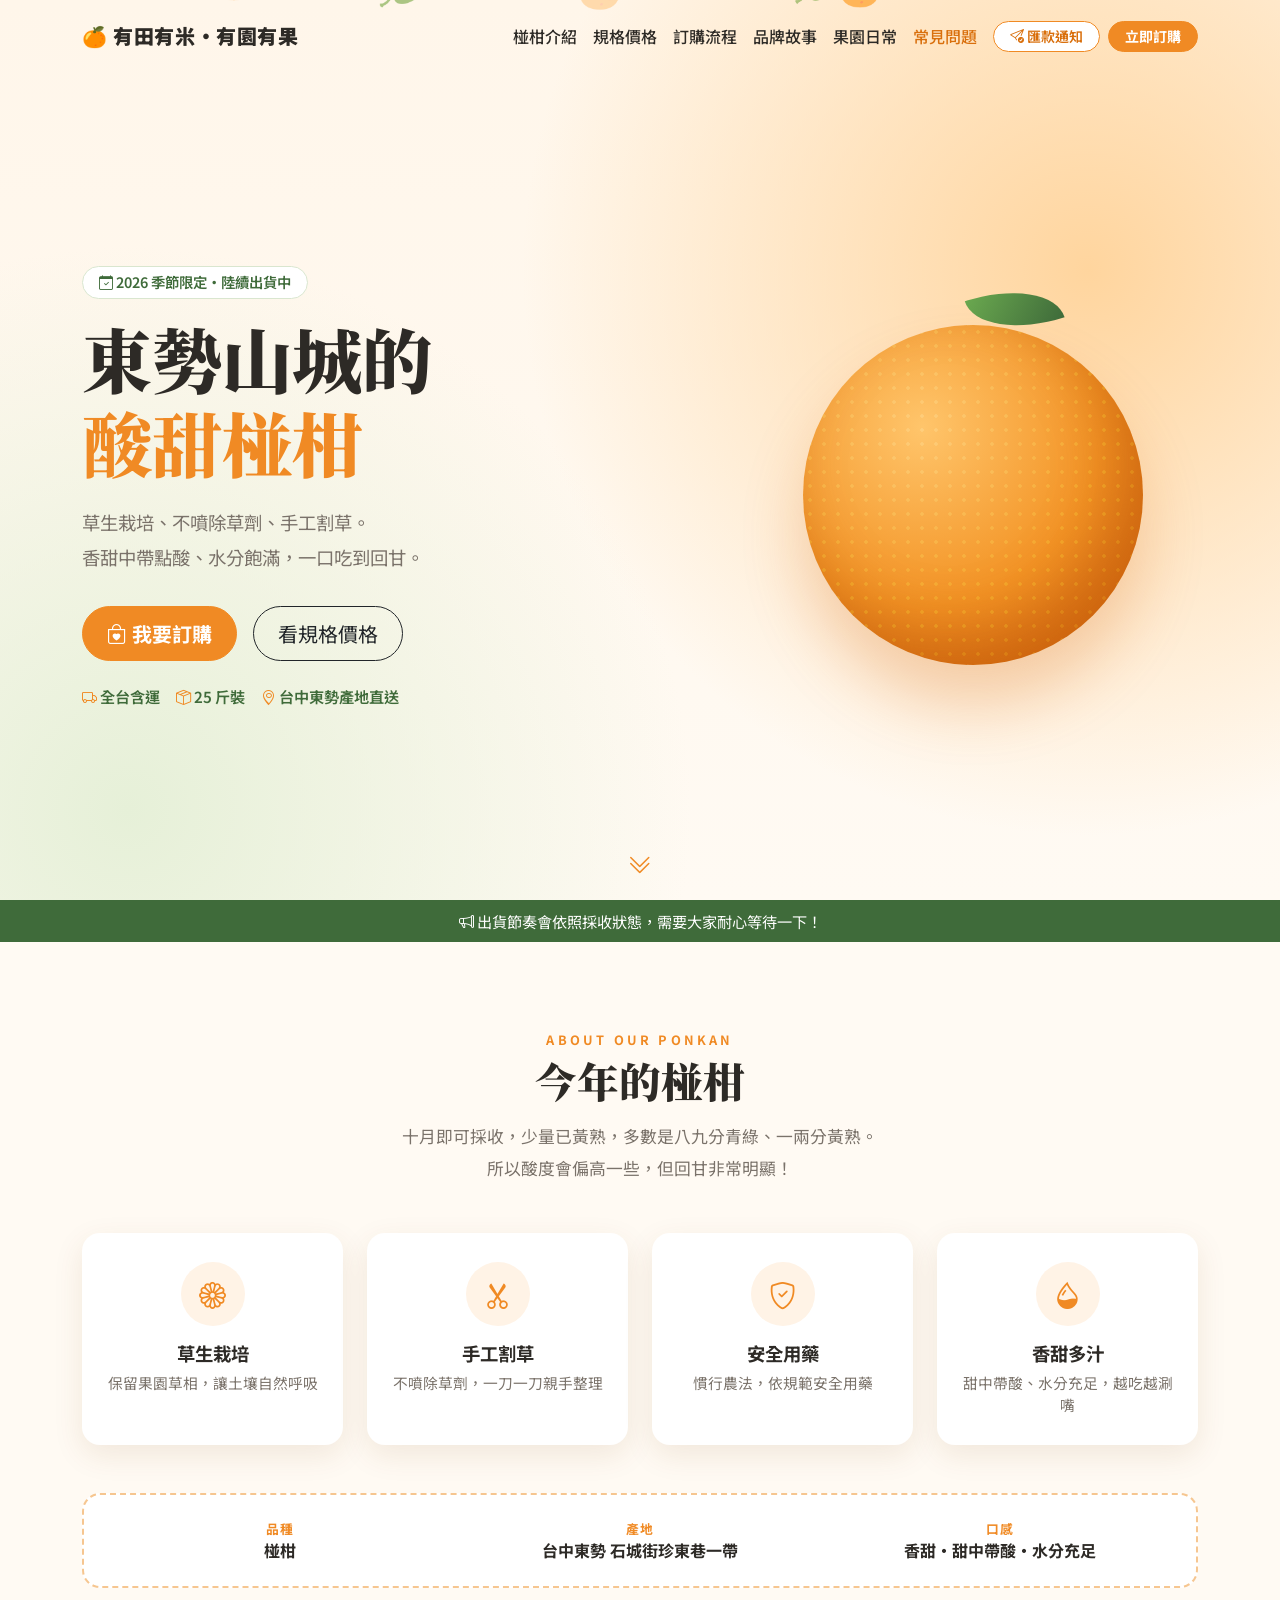
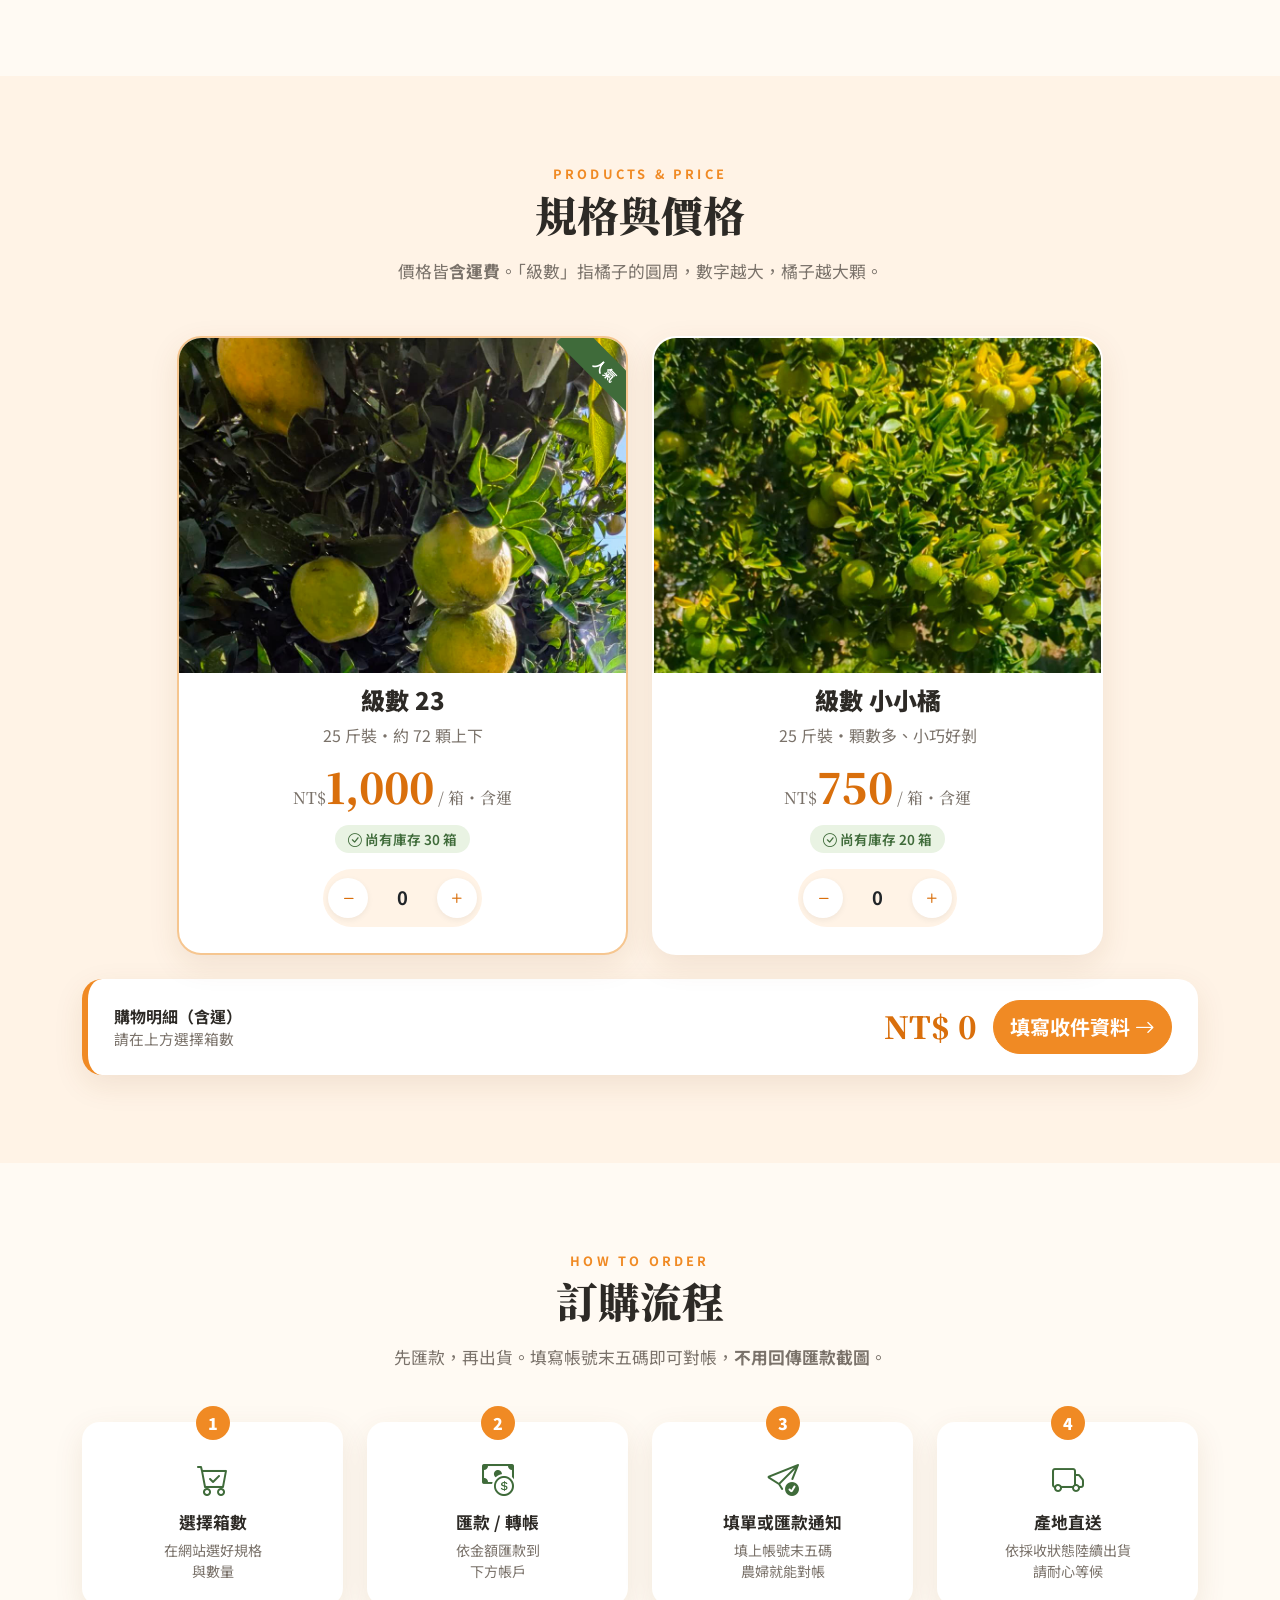
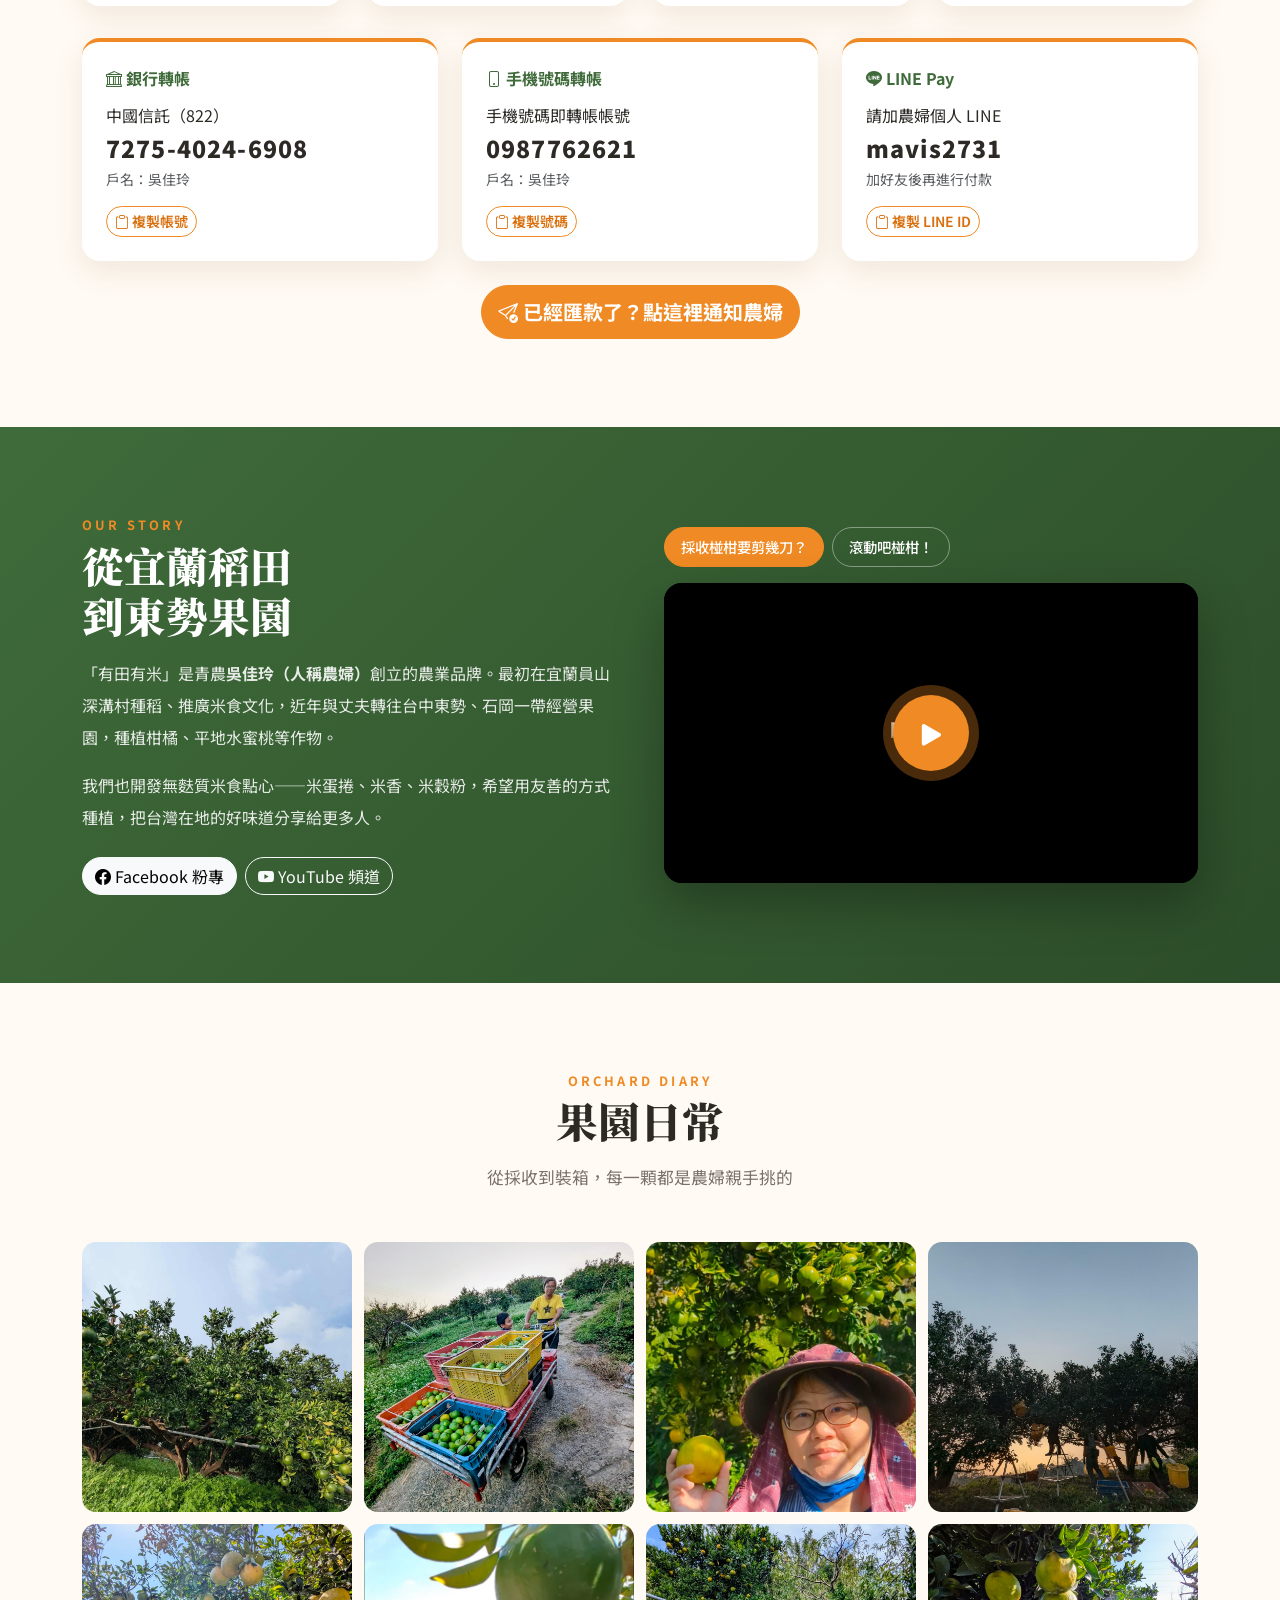
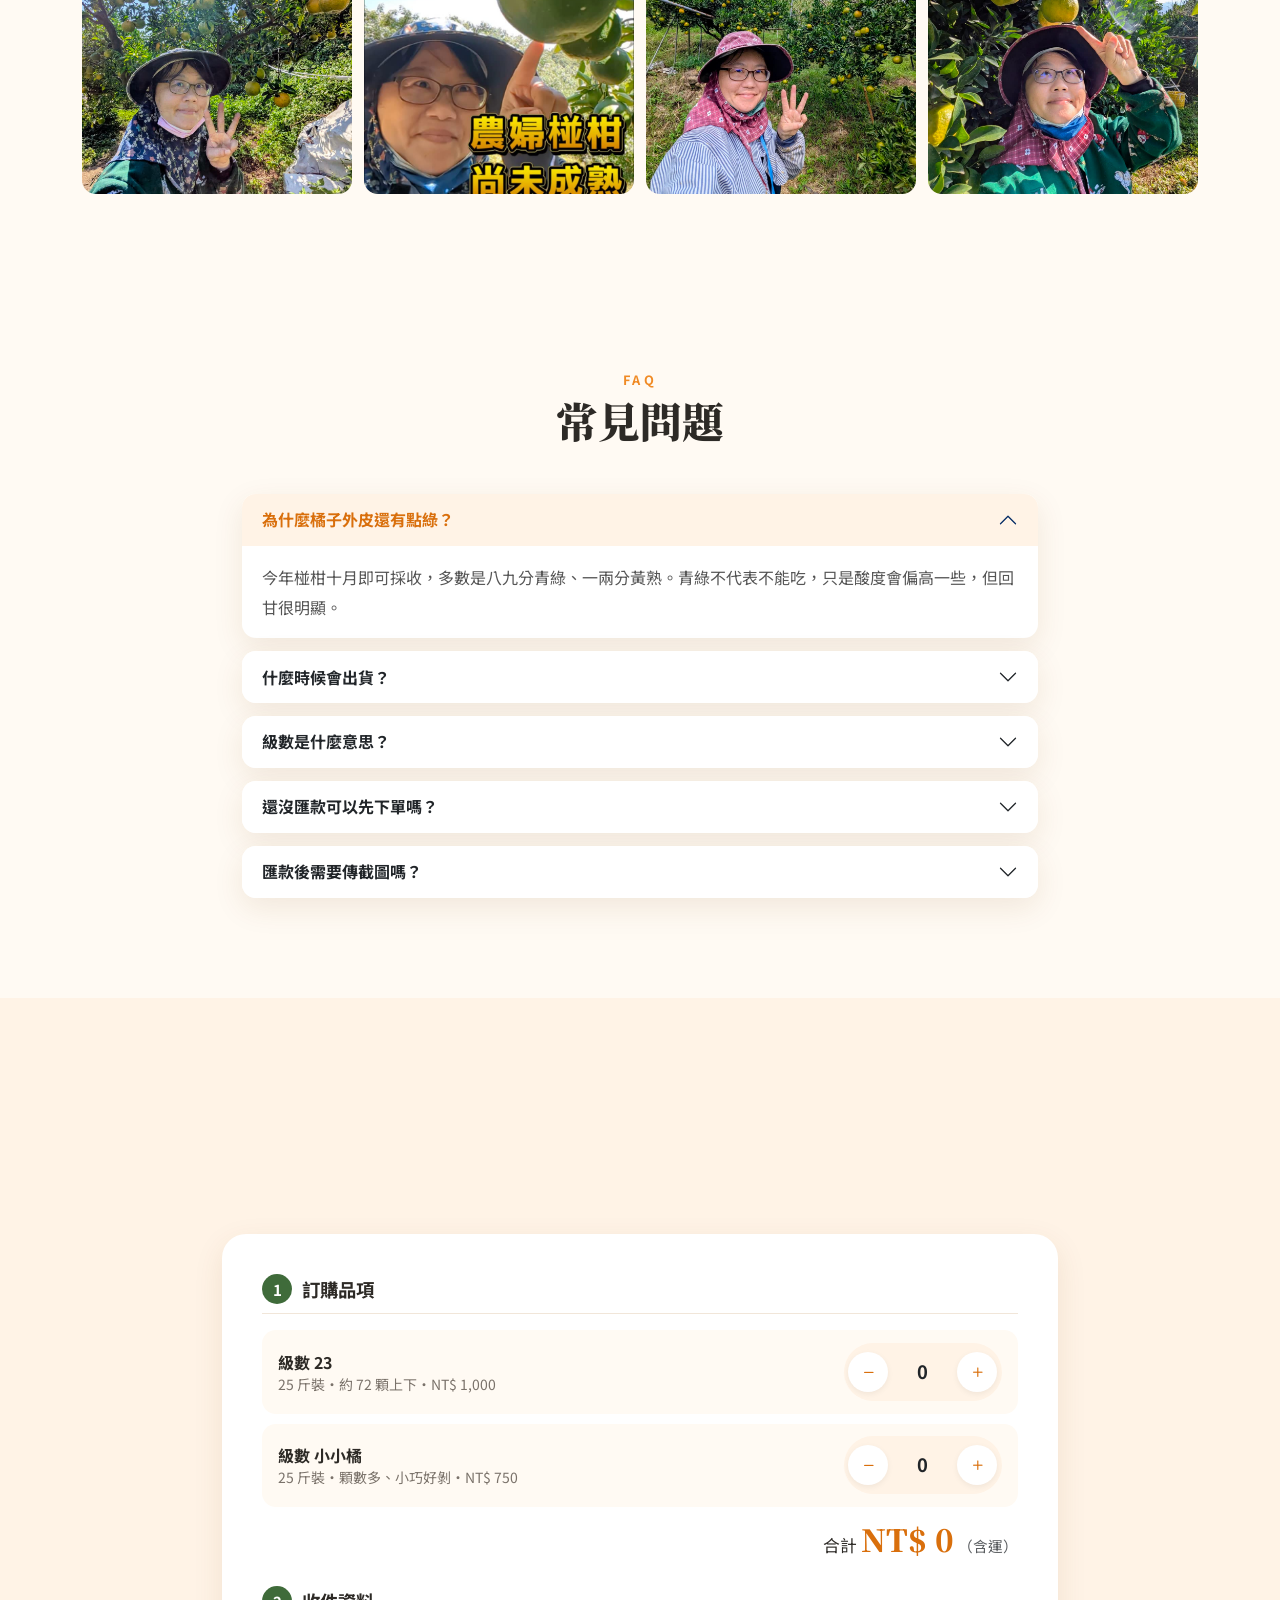
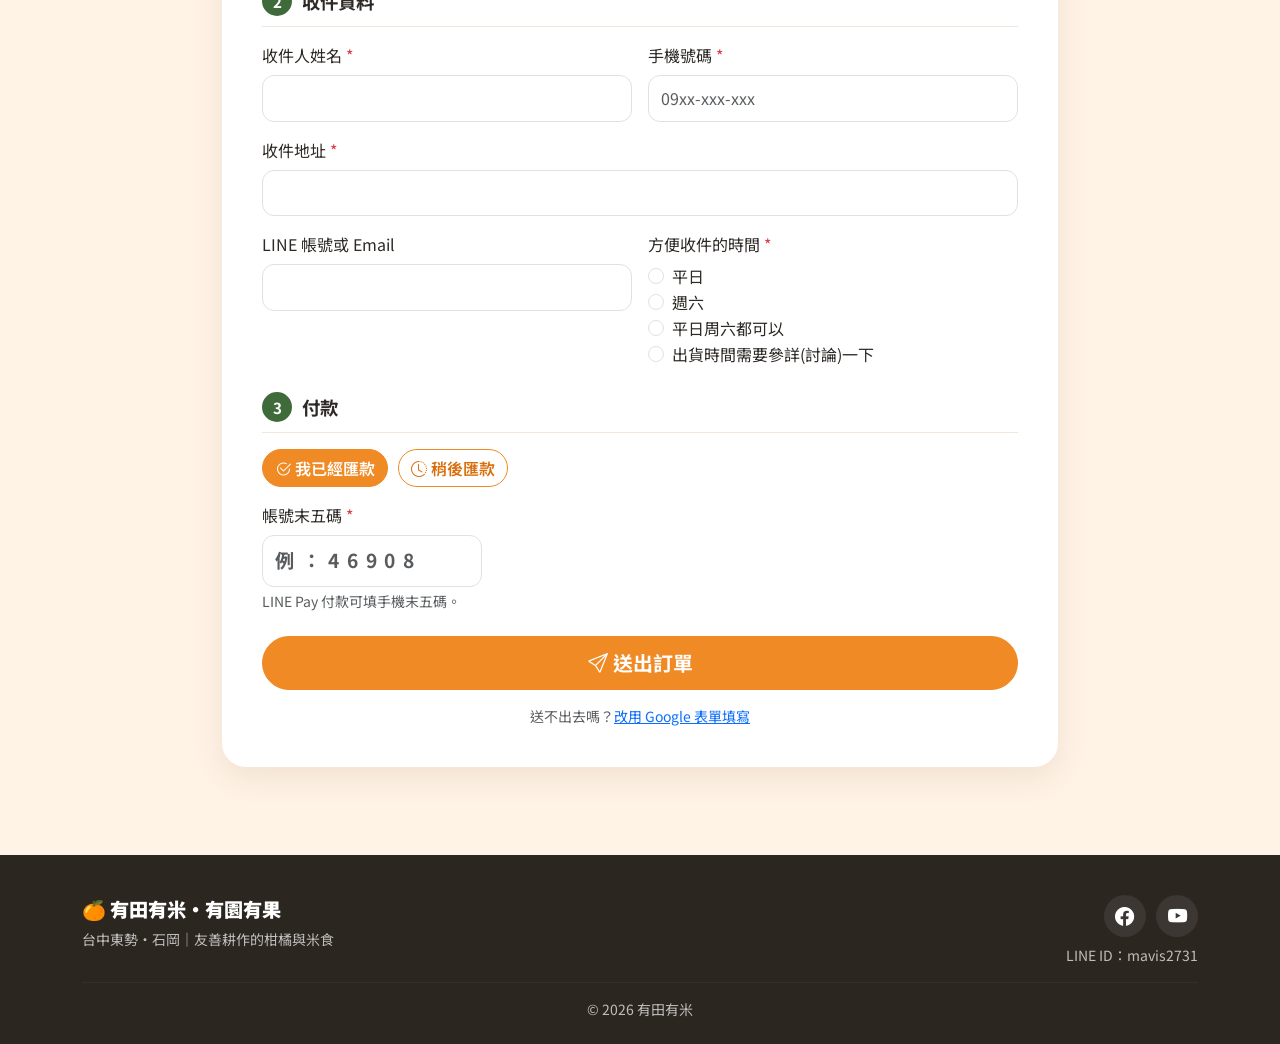
==== index.html @ 701a3aac "有田有米・有園有果 椪柑訂購網站" ====
<!doctype html>
<html lang="zh-Hant-TW">
<head>
  <meta charset="utf-8">
  <meta name="viewport" content="width=device-width, initial-scale=1">
  <title>有田有米・有園有果｜東勢椪柑預購</title>
  <meta name="description" content="青農農婦吳佳玲於台中東勢草生栽培的椪柑，不噴除草劑、手工割草。25斤裝含運直送，線上預購。">
  <meta property="og:title" content="有田有米・有園有果｜東勢椪柑預購">
  <meta property="og:description" content="草生栽培、不噴除草劑、手工割草。香甜帶酸、水分充足的東勢椪柑，25斤含運直送。">
  <meta property="og:type" content="website">
  <meta property="og:image" content="https://i.ytimg.com/vi/qSIf57bD0sc/hqdefault.jpg">

  <link rel="preconnect" href="https://fonts.googleapis.com">
  <link rel="preconnect" href="https://fonts.gstatic.com" crossorigin>
  <link href="https://fonts.googleapis.com/css2?family=Noto+Sans+TC:wght@400;500;700;900&family=Noto+Serif+TC:wght@700;900&display=swap" rel="stylesheet">
  <link href="https://cdn.jsdelivr.net/npm/bootstrap@5.3.3/dist/css/bootstrap.min.css" rel="stylesheet">
  <link href="https://cdn.jsdelivr.net/npm/bootstrap-icons@1.11.3/font/bootstrap-icons.min.css" rel="stylesheet">
  <link href="assets/css/style.css" rel="stylesheet">
</head>
<body data-bs-spy="scroll" data-bs-target="#mainNav" data-bs-offset="80">

<!-- 設定檔載入失敗時的提示（給店主看） -->
<div id="cfgError" class="cfg-error" hidden>
  <i class="bi bi-exclamation-triangle-fill"></i>
  <div>讀不到 <code>config.ini</code>。直接雙擊 index.html（網址是 file:// 開頭）時，瀏覽器不允許讀檔。<br>
  請改成雙擊資料夾裡的 <strong>start.bat</strong> 開啟，或上傳到網站主機。</div>
  <button type="button" class="btn-close btn-close-white" aria-label="關閉" onclick="this.parentNode.hidden=true"></button>
</div>

<!-- ===== Navbar ===== -->
<nav id="mainNav" class="navbar navbar-expand-lg fixed-top">
  <div class="container">
    <a class="navbar-brand" href="#top"><span class="brand-dot">🍊</span> 有田有米・有園有果</a>
    <button class="navbar-toggler" type="button" data-bs-toggle="collapse" data-bs-target="#navMenu" aria-label="選單">
      <span class="navbar-toggler-icon"></span>
    </button>
    <div class="collapse navbar-collapse" id="navMenu">
      <ul class="navbar-nav ms-auto align-items-lg-center">
        <li class="nav-item"><a class="nav-link" href="#about">椪柑介紹</a></li>
        <li class="nav-item"><a class="nav-link" href="#products">規格價格</a></li>
        <li class="nav-item"><a class="nav-link" href="#flow">訂購流程</a></li>
        <li class="nav-item"><a class="nav-link" href="#story">品牌故事</a></li>
        <li class="nav-item" id="navGallery" hidden><a class="nav-link" href="#gallery">果園日常</a></li>
        <li class="nav-item"><a class="nav-link" href="#faq">常見問題</a></li>
        <li class="nav-item ms-lg-2"><button type="button" class="btn btn-outline-orange btn-sm px-3 my-1 my-lg-0" data-bs-toggle="modal" data-bs-target="#notifyModal"><i class="bi bi-send-check"></i> 匯款通知</button></li>
        <li class="nav-item ms-lg-2"><a class="btn btn-orange btn-sm px-3 my-1 my-lg-0" href="#order">立即訂購</a></li>
      </ul>
    </div>
  </div>
</nav>

<!-- ===== Hero ===== -->
<header id="top" class="hero">
  <div class="hero-fall" aria-hidden="true"></div>
  <div class="container position-relative">
    <div class="row align-items-center min-vh-hero">
      <div class="col-lg-7 text-center text-lg-start">
        <span class="badge rounded-pill hero-badge mb-3"><i class="bi bi-calendar-check"></i> <span data-cfg="site.season_badge">2026 季節限定・陸續出貨中</span></span>
        <h1 class="hero-title">東勢山城的<br><span class="text-orange">酸甜椪柑</span></h1>
        <p class="hero-lead">草生栽培、不噴除草劑、手工割草。<br class="d-none d-md-inline">香甜中帶點酸、水分飽滿，一口吃到回甘。</p>
        <div class="d-flex gap-3 justify-content-center justify-content-lg-start flex-wrap">
          <a href="#order" class="btn btn-orange btn-lg px-4"><i class="bi bi-bag-heart"></i> 我要訂購</a>
          <a href="#products" class="btn btn-outline-dark btn-lg px-4">看規格價格</a>
        </div>
        <ul class="hero-tags list-unstyled d-flex gap-3 mt-4 justify-content-center justify-content-lg-start flex-wrap">
          <li><i class="bi bi-truck"></i> 全台含運</li>
          <li><i class="bi bi-box-seam"></i> 25 斤裝</li>
          <li><i class="bi bi-geo-alt"></i> 台中東勢產地直送</li>
        </ul>
      </div>
      <div class="col-lg-5 d-none d-lg-block">
        <div class="hero-orange" id="heroVisual"><div class="orange-ball"><span class="leaf"></span></div></div>
      </div>
    </div>
  </div>
  <a href="#about" class="scroll-hint" aria-label="往下"><i class="bi bi-chevron-double-down"></i></a>
</header>

<!-- 公告列（config.ini [site] notice） -->
<div class="notice-bar" id="noticeBar" hidden>
  <div class="container"><i class="bi bi-megaphone"></i> <span data-cfg="site.notice"></span></div>
</div>

<!-- ===== About ===== -->
<section id="about" class="section">
  <div class="container">
    <div class="text-center mb-5 reveal">
      <p class="eyebrow">ABOUT OUR PONKAN</p>
      <h2 class="section-title">今年的椪柑</h2>
      <p class="section-sub">十月即可採收，少量已黃熟，多數是八九分青綠、一兩分黃熟。<br class="d-none d-md-inline">所以酸度會偏高一些，但回甘非常明顯！</p>
    </div>
    <div class="row g-4">
      <div class="col-6 col-lg-3 reveal"><div class="feature-card"><div class="feature-icon"><i class="bi bi-flower1"></i></div><h3>草生栽培</h3><p>保留果園草相，讓土壤自然呼吸</p></div></div>
      <div class="col-6 col-lg-3 reveal"><div class="feature-card"><div class="feature-icon"><i class="bi bi-scissors"></i></div><h3>手工割草</h3><p>不噴除草劑，一刀一刀親手整理</p></div></div>
      <div class="col-6 col-lg-3 reveal"><div class="feature-card"><div class="feature-icon"><i class="bi bi-shield-check"></i></div><h3>安全用藥</h3><p>慣行農法，依規範安全用藥</p></div></div>
      <div class="col-6 col-lg-3 reveal"><div class="feature-card"><div class="feature-icon"><i class="bi bi-droplet-half"></i></div><h3>香甜多汁</h3><p>甜中帶酸、水分充足，越吃越涮嘴</p></div></div>
    </div>
    <div class="info-strip reveal mt-5">
      <div class="row text-center g-3">
        <div class="col-md-4"><span class="label">品種</span><strong>椪柑</strong></div>
        <div class="col-md-4"><span class="label">產地</span><strong>台中東勢 石城街珍東巷一帶</strong></div>
        <div class="col-md-4"><span class="label">口感</span><strong>香甜・甜中帶酸・水分充足</strong></div>
      </div>
    </div>
  </div>
</section>

<!-- ===== Products（由 config.ini 產生） ===== -->
<section id="products" class="section section-tint">
  <div class="container">
    <div class="text-center mb-5 reveal">
      <p class="eyebrow">PRODUCTS &amp; PRICE</p>
      <h2 class="section-title">規格與價格</h2>
      <p class="section-sub">價格皆<strong>含運費</strong>。「級數」指橘子的圓周，數字越大，橘子越大顆。</p>
    </div>
    <div class="row g-4 justify-content-center" id="productList">
      <div class="col-12 text-center text-muted py-5"><div class="spinner-border text-warning"></div><p class="mt-2">商品載入中…</p></div>
    </div>
    <div class="calc-bar reveal mt-4" id="calcBar">
      <div class="d-flex flex-wrap align-items-center justify-content-between gap-3">
        <div>
          <div class="calc-label">購物明細（含運）</div>
          <div class="calc-detail" id="calcDetail">請在上方選擇箱數</div>
        </div>
        <div class="d-flex align-items-center gap-3 flex-wrap">
          <div class="calc-total">NT$ <span id="calcTotal">0</span></div>
          <a href="#order" class="btn btn-orange btn-lg">填寫收件資料 <i class="bi bi-arrow-right"></i></a>
        </div>
      </div>
    </div>
  </div>
</section>

<!-- ===== Flow + Payment ===== -->
<section id="flow" class="section">
  <div class="container">
    <div class="text-center mb-5 reveal">
      <p class="eyebrow">HOW TO ORDER</p>
      <h2 class="section-title">訂購流程</h2>
      <p class="section-sub">先匯款，再出貨。填寫帳號末五碼即可對帳，<strong>不用回傳匯款截圖</strong>。</p>
    </div>
    <div class="row g-4 flow">
      <div class="col-6 col-lg-3 reveal"><div class="flow-step"><span class="num">1</span><i class="bi bi-cart-check"></i><h3>選擇箱數</h3><p>在網站選好規格<br>與數量</p></div></div>
      <div class="col-6 col-lg-3 reveal"><div class="flow-step"><span class="num">2</span><i class="bi bi-cash-coin"></i><h3>匯款 / 轉帳</h3><p>依金額匯款到<br>下方帳戶</p></div></div>
      <div class="col-6 col-lg-3 reveal"><div class="flow-step"><span class="num">3</span><i class="bi bi-send-check"></i><h3>填單或匯款通知</h3><p>填上帳號末五碼<br>農婦就能對帳</p></div></div>
      <div class="col-6 col-lg-3 reveal"><div class="flow-step"><span class="num">4</span><i class="bi bi-truck"></i><h3>產地直送</h3><p>依採收狀態陸續出貨<br>請耐心等候</p></div></div>
    </div>

    <div class="row g-4 mt-2">
      <div class="col-lg-4 reveal">
        <div class="pay-card">
          <div class="pay-head"><i class="bi bi-bank"></i> 銀行轉帳</div>
          <p class="mb-1" data-cfg="payment.bank_name">中國信託（822）</p>
          <p class="pay-no" data-cfg="payment.bank_account">7275-4024-6908</p>
          <p class="text-muted small mb-3">戶名：<span data-cfg="payment.account_holder">吳佳玲</span></p>
          <button class="btn btn-sm btn-outline-orange copy-btn" data-copy-cfg="payment.bank_account" data-digits="1"><i class="bi bi-clipboard"></i> 複製帳號</button>
        </div>
      </div>
      <div class="col-lg-4 reveal">
        <div class="pay-card">
          <div class="pay-head"><i class="bi bi-phone"></i> 手機號碼轉帳</div>
          <p class="mb-1">手機號碼即轉帳帳號</p>
          <p class="pay-no" data-cfg="payment.phone_transfer">0987762621</p>
          <p class="text-muted small mb-3">戶名：<span data-cfg="payment.account_holder">吳佳玲</span></p>
          <button class="btn btn-sm btn-outline-orange copy-btn" data-copy-cfg="payment.phone_transfer" data-digits="1"><i class="bi bi-clipboard"></i> 複製號碼</button>
        </div>
      </div>
      <div class="col-lg-4 reveal">
        <div class="pay-card">
          <div class="pay-head"><i class="bi bi-line"></i> LINE Pay</div>
          <p class="mb-1">請加農婦個人 LINE</p>
          <p class="pay-no" data-cfg="payment.line_id">mavis2731</p>
          <p class="text-muted small mb-3">加好友後再進行付款</p>
          <button class="btn btn-sm btn-outline-orange copy-btn" data-copy-cfg="payment.line_id"><i class="bi bi-clipboard"></i> 複製 LINE ID</button>
        </div>
      </div>
    </div>
    <div class="text-center mt-4 reveal">
      <button type="button" class="btn btn-orange btn-lg" data-bs-toggle="modal" data-bs-target="#notifyModal"><i class="bi bi-send-check"></i> 已經匯款了？點這裡通知農婦</button>
    </div>
  </div>
</section>

<!-- ===== Story ===== -->
<section id="story" class="section section-green">
  <div class="container">
    <div class="row align-items-center g-4 g-lg-5">
      <div class="col-lg-6 reveal">
        <p class="eyebrow text-light-50">OUR STORY</p>
        <h2 class="section-title text-white">從宜蘭稻田<br>到東勢果園</h2>
        <p class="story-text">「有田有米」是青農<strong>吳佳玲（人稱農婦）</strong>創立的農業品牌。最初在宜蘭員山深溝村種稻、推廣米食文化，近年與丈夫轉往台中東勢、石岡一帶經營果園，種植柑橘、平地水蜜桃等作物。</p>
        <p class="story-text">我們也開發無麩質米食點心——米蛋捲、米香、米穀粉，希望用友善的方式種植，把台灣在地的好味道分享給更多人。</p>
        <div class="d-flex gap-2 flex-wrap mt-4">
          <a class="btn btn-light" href="https://www.facebook.com/sweetrice039220412/" target="_blank" rel="noopener"><i class="bi bi-facebook"></i> Facebook 粉專</a>
          <a class="btn btn-outline-light" href="https://www.youtube.com/@Ilona2888" target="_blank" rel="noopener"><i class="bi bi-youtube"></i> YouTube 頻道</a>
        </div>
      </div>
      <div class="col-lg-6 reveal">
        <div class="video-tabs nav nav-pills mb-3" role="tablist">
          <button class="nav-link active" data-video="qSIf57bD0sc">採收椪柑要剪幾刀？</button>
          <button class="nav-link" data-video="m6p1mtaNVLw">滾動吧椪柑！</button>
        </div>
        <div class="video-wrap ratio ratio-16x9" id="videoBox">
          <button type="button" class="video-lite" data-id="qSIf57bD0sc" aria-label="播放影片">
            <img src="https://i.ytimg.com/vi/qSIf57bD0sc/hqdefault.jpg" alt="果園影片" loading="lazy">
            <span class="play"><i class="bi bi-play-fill"></i></span>
          </button>
        </div>
      </div>
    </div>
  </div>
</section>

<!-- ===== Gallery（config.ini [gallery] 有照片才顯示） ===== -->
<section id="gallery" class="section" hidden>
  <div class="container">
    <div class="text-center mb-5 reveal">
      <p class="eyebrow">ORCHARD DIARY</p>
      <h2 class="section-title">果園日常</h2>
      <p class="section-sub" data-cfg="gallery.subtitle">從採收到裝箱，每一顆都是農婦親手挑的</p>
    </div>
    <div class="gallery-grid" id="galleryGrid"></div>
  </div>
</section>

<!-- 照片放大 -->
<div class="modal fade" id="lightbox" tabindex="-1" aria-label="照片" aria-hidden="true">
  <div class="modal-dialog modal-dialog-centered modal-xl">
    <div class="modal-content bg-transparent border-0">
      <button type="button" class="btn-close btn-close-white lb-close" data-bs-dismiss="modal" aria-label="關閉"></button>
      <button type="button" class="lb-nav lb-prev" aria-label="上一張"><i class="bi bi-chevron-left"></i></button>
      <img id="lbImg" class="lb-img" alt="">
      <button type="button" class="lb-nav lb-next" aria-label="下一張"><i class="bi bi-chevron-right"></i></button>
      <p class="lb-cap" id="lbCap"></p>
    </div>
  </div>
</div>

<!-- ===== FAQ ===== -->
<section id="faq" class="section">
  <div class="container" style="max-width: 820px;">
    <div class="text-center mb-5 reveal">
      <p class="eyebrow">FAQ</p>
      <h2 class="section-title">常見問題</h2>
    </div>
    <div class="accordion reveal" id="faqAcc">
      <div class="accordion-item">
        <h3 class="accordion-header"><button class="accordion-button" type="button" data-bs-toggle="collapse" data-bs-target="#q1">為什麼橘子外皮還有點綠？</button></h3>
        <div id="q1" class="accordion-collapse collapse show" data-bs-parent="#faqAcc"><div class="accordion-body">今年椪柑十月即可採收，多數是八九分青綠、一兩分黃熟。青綠不代表不能吃，只是酸度會偏高一些，但回甘很明顯。</div></div>
      </div>
      <div class="accordion-item">
        <h3 class="accordion-header"><button class="accordion-button collapsed" type="button" data-bs-toggle="collapse" data-bs-target="#q2">什麼時候會出貨？</button></h3>
        <div id="q2" class="accordion-collapse collapse" data-bs-parent="#faqAcc"><div class="accordion-body">開放訂購後陸續出貨，出貨節奏會依照採收狀態調整，需要大家耐心等待一下！訂購時可選擇方便收件的時間。</div></div>
      </div>
      <div class="accordion-item">
        <h3 class="accordion-header"><button class="accordion-button collapsed" type="button" data-bs-toggle="collapse" data-bs-target="#q3">級數是什麼意思？</button></h3>
        <div id="q3" class="accordion-collapse collapse" data-bs-parent="#faqAcc"><div class="accordion-body">級數指的是橘子的圓周，數字越大，橘子越大顆。</div></div>
      </div>
      <div class="accordion-item">
        <h3 class="accordion-header"><button class="accordion-button collapsed" type="button" data-bs-toggle="collapse" data-bs-target="#q4">還沒匯款可以先下單嗎？</button></h3>
        <div id="q4" class="accordion-collapse collapse" data-bs-parent="#faqAcc"><div class="accordion-body">可以！下單時選「稍後匯款」，匯款完成後再按上方的<strong>「匯款通知」</strong>填寫帳號末五碼即可。款項確認後才會出貨喔。</div></div>
      </div>
      <div class="accordion-item">
        <h3 class="accordion-header"><button class="accordion-button collapsed" type="button" data-bs-toggle="collapse" data-bs-target="#q5">匯款後需要傳截圖嗎？</button></h3>
        <div id="q5" class="accordion-collapse collapse" data-bs-parent="#faqAcc"><div class="accordion-body">不用！填寫<strong>帳號末五碼</strong>即可對帳。使用 LINE Pay 的朋友請先加農婦個人 LINE（<span data-cfg="payment.line_id">mavis2731</span>）。</div></div>
      </div>
    </div>
  </div>
</section>

<!-- ===== Order Form ===== -->
<section id="order" class="section section-tint">
  <div class="container" style="max-width: 860px;">
    <div class="text-center mb-4 reveal">
      <p class="eyebrow">ORDER</p>
      <h2 class="section-title">填寫訂購單</h2>
      <p class="section-sub">標示 <span class="text-danger">*</span> 為必填</p>
    </div>

    <div id="closedBox" class="closed-box reveal" hidden>
      <div class="display-5 mb-2">🍊</div>
      <p class="lead mb-0" data-cfg="site.closed_message">本季已結束，感謝支持！</p>
    </div>

    <form id="orderFormEl" class="order-card reveal" novalidate>
      <h3 class="form-step"><span>1</span> 訂購品項</h3>
      <div id="orderItems" class="mb-2"></div>
      <div class="order-total mb-4">合計 <strong>NT$ <span id="orderTotal">0</span></strong> <small class="text-muted">（含運）</small></div>
      <div class="invalid-msg" id="itemsError" hidden>請至少選擇 1 箱</div>

      <h3 class="form-step"><span>2</span> 收件資料</h3>
      <div class="row g-3 mb-4">
        <div class="col-md-6">
          <label class="form-label" for="fName">收件人姓名 <span class="text-danger">*</span></label>
          <input class="form-control" id="fName" name="name" required autocomplete="name">
          <div class="invalid-feedback">請填寫收件人姓名</div>
        </div>
        <div class="col-md-6">
          <label class="form-label" for="fPhone">手機號碼 <span class="text-danger">*</span></label>
          <input class="form-control" id="fPhone" name="phone" required inputmode="tel" pattern="09\d{2}-?\d{3}-?\d{3}" placeholder="09xx-xxx-xxx" autocomplete="tel">
          <div class="invalid-feedback">請填寫正確的手機號碼（09 開頭 10 碼）</div>
        </div>
        <div class="col-12">
          <label class="form-label" for="fAddress">收件地址 <span class="text-danger">*</span></label>
          <input class="form-control" id="fAddress" name="address" required autocomplete="street-address">
          <div class="invalid-feedback">請填寫收件地址</div>
        </div>
        <div class="col-md-6">
          <label class="form-label" for="fContact">LINE 帳號或 Email</label>
          <input class="form-control" id="fContact" name="contact">
        </div>
        <div class="col-md-6">
          <label class="form-label d-block">方便收件的時間 <span class="text-danger">*</span></label>
          <div id="timeOptions"></div>
          <div class="invalid-msg" id="timeError" hidden>請選擇收件時間</div>
        </div>
      </div>

      <h3 class="form-step"><span>3</span> 付款</h3>
      <div class="pay-choice mb-3">
        <input type="radio" class="btn-check" name="paystate" id="payDone" value="done" checked>
        <label class="btn btn-outline-orange" for="payDone"><i class="bi bi-check2-circle"></i> 我已經匯款</label>
        <input type="radio" class="btn-check" name="paystate" id="payLater" value="later">
        <label class="btn btn-outline-orange" for="payLater"><i class="bi bi-clock-history"></i> 稍後匯款</label>
      </div>
      <div id="last5Box" class="mb-4">
        <label class="form-label" for="fLast5">帳號末五碼 <span class="text-danger">*</span></label>
        <input class="form-control last5-input" id="fLast5" name="last5" inputmode="numeric" maxlength="5" pattern="\d{5}" placeholder="例：46908">
        <div class="form-text">LINE Pay 付款可填手機末五碼。</div>
        <div class="invalid-feedback">請填寫 5 位數字</div>
      </div>
      <div id="laterHint" class="alert alert-warning small" hidden>
        <i class="bi bi-info-circle"></i> 送出後請盡快匯款，並按「匯款通知」告訴農婦末五碼，<strong>確認款項後才會出貨</strong>。
      </div>

      <button type="submit" class="btn btn-orange btn-lg w-100" id="submitBtn"><i class="bi bi-send"></i> 送出訂單</button>
      <p class="text-center small text-muted mt-3 mb-0">送不出去嗎？<a data-cfg-href="form.view_url" href="#" target="_blank" rel="noopener">改用 Google 表單填寫</a></p>
    </form>
  </div>
</section>

<!-- ===== Footer ===== -->
<footer class="footer">
  <div class="container">
    <div class="row g-4">
      <div class="col-md-6">
        <div class="footer-brand">🍊 有田有米・有園有果</div>
        <p class="small mb-0">台中東勢・石岡｜友善耕作的柑橘與米食</p>
      </div>
      <div class="col-md-6 text-md-end">
        <a href="https://www.facebook.com/sweetrice039220412/" target="_blank" rel="noopener" class="social" aria-label="Facebook"><i class="bi bi-facebook"></i></a>
        <a href="https://www.youtube.com/@Ilona2888" target="_blank" rel="noopener" class="social" aria-label="YouTube"><i class="bi bi-youtube"></i></a>
        <span class="small d-block mt-2">LINE ID：<span data-cfg="payment.line_id">mavis2731</span></span>
      </div>
    </div>
    <hr>
    <p class="small text-center mb-0">© <span id="year"></span> 有田有米</p>
  </div>
</footer>

<!-- ===== 訂單完成 Modal ===== -->
<div class="modal fade" id="doneModal" tabindex="-1" aria-labelledby="doneTitle" aria-hidden="true">
  <div class="modal-dialog modal-dialog-centered">
    <div class="modal-content">
      <div class="modal-body text-center p-4">
        <div class="done-icon"><i class="bi bi-check-lg"></i></div>
        <h3 class="h4 fw-bold mt-3" id="doneTitle">訂單已送出！</h3>
        <p class="text-muted mb-3">感謝您的支持，農婦確認後會依採收狀態陸續出貨 🍊</p>
        <div class="done-summary text-start" id="doneSummary"></div>
        <div id="doneLater" hidden>
          <div class="alert alert-warning small text-start mt-3 mb-3">
            您選擇「稍後匯款」，請匯款 <strong>NT$ <span id="doneAmount"></span></strong> 後按下方按鈕通知農婦。
          </div>
          <button type="button" class="btn btn-orange w-100 mb-2" id="doneNotifyBtn"><i class="bi bi-send-check"></i> 我已匯款，通知農婦</button>
        </div>
        <button type="button" class="btn btn-outline-secondary w-100" data-bs-dismiss="modal">關閉</button>
      </div>
    </div>
  </div>
</div>

<!-- ===== 匯款通知 Modal ===== -->
<div class="modal fade" id="notifyModal" tabindex="-1" aria-labelledby="notifyTitle" aria-hidden="true">
  <div class="modal-dialog modal-dialog-centered modal-dialog-scrollable">
    <div class="modal-content">
      <div class="modal-header">
        <h3 class="modal-title h5 fw-bold" id="notifyTitle"><i class="bi bi-send-check text-orange"></i> 匯款通知</h3>
        <button type="button" class="btn-close" data-bs-dismiss="modal" aria-label="關閉"></button>
      </div>
      <form id="notifyForm" novalidate>
        <div class="modal-body">
          <p class="small text-muted">匯款完成後填寫，讓農婦快速對帳，不用傳截圖。</p>
          <div class="row g-3">
            <div class="col-6">
              <label class="form-label" for="nName">訂購人姓名 <span class="text-danger">*</span></label>
              <input class="form-control" id="nName" required>
              <div class="invalid-feedback">必填</div>
            </div>
            <div class="col-6">
              <label class="form-label" for="nPhone">手機號碼 <span class="text-danger">*</span></label>
              <input class="form-control" id="nPhone" required inputmode="tel" pattern="09\d{2}-?\d{3}-?\d{3}">
              <div class="invalid-feedback">請填正確手機</div>
            </div>
            <div class="col-6">
              <label class="form-label" for="nAmount">匯款金額 <span class="text-danger">*</span></label>
              <input class="form-control" id="nAmount" required inputmode="numeric" pattern="\d+">
              <div class="invalid-feedback">請填數字</div>
            </div>
            <div class="col-6">
              <label class="form-label" for="nLast5">帳號末五碼 <span class="text-danger">*</span></label>
              <input class="form-control last5-input" id="nLast5" required inputmode="numeric" maxlength="5" pattern="\d{5}">
              <div class="invalid-feedback">5 位數字</div>
            </div>
            <div class="col-6">
              <label class="form-label" for="nMethod">付款方式</label>
              <select class="form-select" id="nMethod">
                <option>銀行轉帳</option>
                <option>手機號碼轉帳</option>
                <option>LINE Pay</option>
              </select>
            </div>
            <div class="col-6">
              <label class="form-label" for="nDate">匯款日期</label>
              <input type="date" class="form-control" id="nDate">
            </div>
            <div class="col-12">
              <label class="form-label" for="nNote">備註</label>
              <textarea class="form-control" id="nNote" rows="2" placeholder="例：訂購 級數23 x2"></textarea>
            </div>
          </div>
          <div class="notify-result mt-3" id="notifyResult" hidden></div>
        </div>
        <div class="modal-footer flex-column align-items-stretch gap-2">
          <button type="submit" class="btn btn-orange" id="notifySubmit"><i class="bi bi-send"></i> 送出匯款通知</button>
          <button type="button" class="btn btn-success" id="notifyLine"><i class="bi bi-line"></i> 改用 LINE 傳給農婦</button>
        </div>
      </form>
    </div>
  </div>
</div>

<!-- 手機版浮動按鈕 / 回到頂端 -->
<a href="#order" class="fab-order d-lg-none"><i class="bi bi-bag-heart"></i> 訂購<span class="fab-count" id="fabCount" hidden>0</span></a>
<button type="button" class="to-top" aria-label="回到頂端"><i class="bi bi-arrow-up"></i></button>

<!-- Toast -->
<div class="toast-container position-fixed bottom-0 start-50 translate-middle-x p-3">
  <div id="appToast" class="toast align-items-center text-bg-dark border-0" role="status" aria-live="polite">
    <div class="d-flex"><div class="toast-body"><i class="bi bi-check-circle text-warning"></i> <span id="toastText">已複製</span></div></div>
  </div>
</div>

<script src="https://code.jquery.com/jquery-3.7.1.min.js"></script>
<script src="https://cdn.jsdelivr.net/npm/bootstrap@5.3.3/dist/js/bootstrap.bundle.min.js"></script>
<script src="assets/js/ini.js"></script>
<script src="assets/js/main.js"></script>
</body>
</html>
---- assets/css/style.css ----
/* ===== 有田有米・有園有果 ===== */
:root {
  --orange: #f08a24;
  --orange-d: #d96f0c;
  --orange-l: #fff3e6;
  --green: #3f6b3a;
  --green-d: #2c4d29;
  --ink: #2d2a26;
  --muted: #7a726a;
  --cream: #fffaf3;
  --radius: 18px;
  --shadow: 0 10px 30px rgba(120, 70, 20, .10);
}

html { scroll-padding-top: 70px; }
body {
  font-family: "Noto Sans TC", "Microsoft JhengHei", system-ui, sans-serif;
  color: var(--ink);
  background: var(--cream);
  overflow-x: hidden;
}
h1, h2, .section-title, .hero-title { font-family: "Noto Serif TC", "Noto Sans TC", serif; }
.text-orange { color: var(--orange) !important; }
.text-light-50 { color: rgba(255, 255, 255, .6); }

/* ---- Buttons ---- */
.btn-orange { background: var(--orange); border-color: var(--orange); color: #fff; font-weight: 700; }
.btn-orange:hover, .btn-orange:focus { background: var(--orange-d); border-color: var(--orange-d); color: #fff; }
.btn-outline-orange { border: 1.5px solid var(--orange); color: var(--orange-d); font-weight: 600; background: #fff; }
.btn-outline-orange:hover, .btn-check:checked + .btn-outline-orange { background: var(--orange); border-color: var(--orange); color: #fff; }
.btn { border-radius: 999px; transition: transform .15s, box-shadow .2s, background .2s; }
.btn-lg { padding-block: .7rem; }
.btn-orange:active { transform: scale(.97); }
.copy-btn.copied { background: var(--green); border-color: var(--green); color: #fff; }

/* ---- Navbar ---- */
#mainNav { transition: background .3s, box-shadow .3s, padding .3s; padding-block: 1rem; }
#mainNav.scrolled { background: rgba(255, 250, 243, .94); backdrop-filter: blur(8px); box-shadow: 0 2px 14px rgba(0,0,0,.06); padding-block: .5rem; }
.navbar-brand { font-weight: 900; color: var(--ink); letter-spacing: .03em; }
.nav-link { font-weight: 500; color: var(--ink); }
.nav-link.active, .nav-link:hover { color: var(--orange-d) !important; }
@media (max-width: 991.98px) {
  #mainNav { background: rgba(255, 250, 243, .97); }
  .navbar-collapse { padding-bottom: .75rem; }
}

/* ---- Hero ---- */
.hero {
  position: relative; overflow: hidden;
  background:
    radial-gradient(circle at 85% 30%, #ffd59e 0, transparent 45%),
    radial-gradient(circle at 10% 90%, #e6f0d8 0, transparent 40%),
    linear-gradient(180deg, #fff6ea, var(--cream));
  padding-top: 90px;
}
.min-vh-hero { min-height: min(calc(100vh - 90px), 820px); padding-block: 3rem; }
.hero-badge { background: #fff; color: var(--green); border: 1px solid #d9e6cf; font-weight: 600; padding: .5rem 1rem; font-size: .9rem; }
.hero-title { font-size: clamp(2.4rem, 6vw, 4.4rem); font-weight: 900; line-height: 1.2; margin-bottom: 1.25rem; }
.hero-lead { font-size: 1.15rem; color: var(--muted); margin-bottom: 2rem; line-height: 1.9; }
.hero-tags li { color: var(--green); font-weight: 600; font-size: .95rem; }
.hero-tags i { color: var(--orange); }
.hero-title, .hero-lead, .hero-badge, .hero .btn, .hero-tags { animation: rise .9s both; }
.hero-lead { animation-delay: .15s; } .hero .btn { animation-delay: .3s; } .hero-tags { animation-delay: .45s; }
@keyframes rise { from { opacity: 0; transform: translateY(24px); } to { opacity: 1; transform: none; } }

.hero-orange { display: flex; justify-content: center; }
.orange-ball {
  width: 340px; aspect-ratio: 1; border-radius: 50%; position: relative;
  background: radial-gradient(circle at 35% 30%, #ffc56b, #f39324 55%, #d9660a);
  box-shadow: inset -24px -30px 60px rgba(160, 60, 0, .35), 0 40px 60px rgba(217, 102, 10, .25);
  animation: float 5s ease-in-out infinite;
}
.orange-ball::after {   /* 表皮的小點點 */
  content: ""; position: absolute; inset: 0; border-radius: 50%;
  background-image: radial-gradient(rgba(255,255,255,.18) 1.5px, transparent 2px);
  background-size: 14px 14px; mix-blend-mode: overlay;
}
.orange-ball .leaf {
  position: absolute; top: -26px; left: 52%; width: 90px; height: 46px;
  background: linear-gradient(135deg, #6aa84f, #3f6b3a); border-radius: 0 100% 0 100%;
  transform: rotate(-18deg); transform-origin: left bottom;
  animation: sway 4s ease-in-out infinite;
}
@keyframes float { 50% { margin-top: -18px; } }
@keyframes sway { 50% { transform: rotate(-6deg); } }

.hero-photo {
  width: 400px; max-width: 100%; aspect-ratio: 1; border-radius: 50%; overflow: hidden; position: relative;
  border: 10px solid #fff; box-shadow: 0 30px 60px rgba(217, 102, 10, .28);
  animation: float 5s ease-in-out infinite;
}
.hero-photo img { width: 100%; height: 100%; object-fit: cover; }

/* 商品照片 */
.product-card.has-photo { padding-top: 0; }
.product-card.has-photo .product-visual { height: auto; margin-inline: -1.5rem; aspect-ratio: 4 / 3; overflow: hidden; }
.product-photo { width: 100%; height: 100%; object-fit: cover; transition: transform .6s; }
.product-card:hover .product-photo { transform: scale(1.06); }

/* 果園相簿 */
.gallery-grid { display: grid; grid-template-columns: repeat(auto-fill, minmax(220px, 1fr)); gap: 12px; }
.gallery-item { position: relative; border: 0; padding: 0; border-radius: 14px; overflow: hidden; aspect-ratio: 1; background: #f3e6d6; cursor: zoom-in; }
.gallery-item img { width: 100%; height: 100%; object-fit: cover; transition: transform .6s, filter .3s; }
.gallery-item:hover img { transform: scale(1.08); filter: brightness(.85); }
.gallery-cap {
  position: absolute; left: 0; right: 0; bottom: 0; padding: 1.6rem .8rem .6rem; color: #fff; font-size: .88rem; text-align: left;
  background: linear-gradient(transparent, rgba(0,0,0,.6)); transform: translateY(100%); transition: transform .3s;
}
.gallery-item:hover .gallery-cap, .gallery-item:focus-visible .gallery-cap { transform: none; }
@media (hover: none) { .gallery-cap { transform: none; } }
@media (max-width: 575.98px) { .gallery-grid { grid-template-columns: repeat(2, 1fr); gap: 8px; } }
.lb-img { max-width: 100%; max-height: 82vh; margin: 0 auto; display: block; border-radius: 12px; }
.lb-cap { color: #fff; text-align: center; margin-top: .8rem; }
.lb-close { position: absolute; top: -2.2rem; right: 0; z-index: 2; }
.lb-nav {
  position: absolute; top: 50%; transform: translateY(-50%); z-index: 2; width: 46px; height: 46px; border-radius: 50%; border: 0;
  background: rgba(255,255,255,.85); color: var(--ink); font-size: 1.4rem;
}
.lb-prev { left: 8px; } .lb-next { right: 8px; }
#lightbox + .modal-backdrop, .modal-backdrop.show { --bs-backdrop-opacity: .85; }

.hero-fall { position: absolute; inset: 0; pointer-events: none; }
.hero-fall span { position: absolute; top: -40px; animation: fall linear infinite; }
@keyframes fall {
  0% { transform: translateY(-40px) rotate(0); }
  100% { transform: translateY(110vh) rotate(360deg); }
}
.scroll-hint { position: absolute; bottom: 18px; left: 50%; transform: translateX(-50%); color: var(--orange); font-size: 1.5rem; animation: bob 1.6s infinite; }
@keyframes bob { 50% { transform: translate(-50%, 8px); } }

.cfg-error {
  position: fixed; left: 16px; right: 16px; bottom: calc(16px + env(safe-area-inset-bottom, 0px)); z-index: 2000;
  max-width: 720px; margin-inline: auto; display: flex; gap: .8rem; align-items: flex-start;
  background: #b42318; color: #fff; padding: 1rem 1.2rem; border-radius: 14px; box-shadow: 0 12px 30px rgba(0,0,0,.25);
  font-size: .92rem; line-height: 1.7;
}
.cfg-error[hidden] { display: none; }
.cfg-error > i { font-size: 1.3rem; }
.cfg-error > div { flex: 1; }
.cfg-error code { color: #ffe1a8; }
.notice-bar { background: var(--green); color: #fff; padding-block: .6rem; text-align: center; font-size: .95rem; }

/* ---- Sections ---- */
.section { padding-block: 5.5rem; }
.section-tint { background: var(--orange-l); }
.section-green { background: linear-gradient(135deg, var(--green), var(--green-d)); color: #fff; }
.eyebrow { color: var(--orange); font-weight: 700; letter-spacing: .25em; font-size: .8rem; margin-bottom: .4rem; }
.section-title { font-weight: 900; font-size: clamp(1.8rem, 4vw, 2.6rem); margin-bottom: 1rem; }
.section-sub { color: var(--muted); font-size: 1.05rem; line-height: 1.9; }
.section-green .section-sub { color: rgba(255,255,255,.8); }

/* reveal 動畫 */
.reveal { opacity: 0; transform: translateY(30px); transition: opacity .8s ease, transform .8s ease; transition-delay: var(--d, 0s); }
.reveal.in { opacity: 1; transform: none; }
.row > .reveal:nth-child(2) { --d: .1s; } .row > .reveal:nth-child(3) { --d: .2s; } .row > .reveal:nth-child(4) { --d: .3s; }
@media (prefers-reduced-motion: reduce) {
  .reveal { opacity: 1; transform: none; transition: none; }
  .hero-fall, .orange-ball, .leaf, .scroll-hint { animation: none !important; }
}

/* features */
.feature-card {
  background: #fff; border-radius: var(--radius); padding: 1.8rem 1.2rem; text-align: center; height: 100%;
  box-shadow: var(--shadow); transition: transform .3s, box-shadow .3s;
}
.feature-card:hover { transform: translateY(-6px); box-shadow: 0 18px 40px rgba(120,70,20,.16); }
.feature-icon {
  width: 64px; height: 64px; border-radius: 50%; margin: 0 auto 1rem; display: grid; place-items: center;
  background: var(--orange-l); color: var(--orange); font-size: 1.7rem; transition: transform .5s;
}
.feature-card:hover .feature-icon { transform: rotate(360deg); background: var(--orange); color: #fff; }
.feature-card h3 { font-size: 1.15rem; font-weight: 700; }
.feature-card p { color: var(--muted); font-size: .92rem; margin: 0; }
.info-strip { background: #fff; border-radius: var(--radius); padding: 1.5rem; border: 2px dashed #f6c690; }
.info-strip .label { display: block; color: var(--orange); font-size: .8rem; font-weight: 700; letter-spacing: .1em; }

/* products */
.product-card {
  position: relative; background: #fff; border-radius: 24px; padding: 2rem 1.5rem 1.6rem; text-align: center;
  box-shadow: var(--shadow); height: 100%; border: 2px solid transparent;
  transition: transform .25s ease, box-shadow .3s, border-color .3s; overflow: hidden;
}
.product-card.featured { border-color: #f6c690; }
.product-card.selected { border-color: var(--orange); box-shadow: 0 16px 40px rgba(240,138,36,.25); }
.product-card.soldout { filter: grayscale(.8); opacity: .75; }
.product-card h3 { font-weight: 900; font-size: 1.5rem; margin-top: .8rem; }
.product-card .spec { color: var(--muted); margin-bottom: .5rem; }
.product-card .price { font-size: 2.6rem; font-weight: 900; color: var(--orange-d); margin-bottom: .5rem; font-family: "Noto Serif TC", serif; }
.product-card .price small { font-size: 1rem; color: var(--muted); font-weight: 500; }
.product-card .price .unit { margin-left: .3rem; }
.ribbon {
  position: absolute; top: 18px; right: -34px; transform: rotate(45deg);
  background: var(--green); color: #fff; font-size: .8rem; font-weight: 700; padding: .3rem 2.6rem;
}
.product-visual { height: 110px; display: flex; align-items: center; justify-content: center; gap: .4rem; }
.mini-orange {
  border-radius: 50%; background: radial-gradient(circle at 35% 30%, #ffc56b, #f39324 55%, #d9660a);
  box-shadow: inset -6px -8px 14px rgba(160,60,0,.3); position: relative; transition: transform .4s;
}
.mini-orange::before { content: ""; position: absolute; top: -6px; left: 50%; width: 18px; height: 10px; background: #5b9447; border-radius: 0 100% 0 100%; }
.mini-orange.big { width: 100px; height: 100px; }
.mini-orange.small { width: 56px; height: 56px; }
.product-card:hover .mini-orange { transform: rotate(-12deg) scale(1.06); }
.product-card:hover .mini-orange:nth-child(2) { transform: translateY(-8px) rotate(10deg); }

.stock-tag { display: inline-block; font-size: .85rem; font-weight: 600; padding: .25rem .8rem; border-radius: 999px; }
.stock-tag.ok { background: #e9f3e3; color: var(--green); }
.stock-tag.low { background: #fff0e0; color: #c25700; animation: pulse 1.6s infinite; }
.stock-tag.out { background: #eee; color: #888; }
@keyframes pulse { 50% { box-shadow: 0 0 0 6px rgba(240,138,36,.15); } }

.qty-group { display: inline-flex; align-items: center; gap: .4rem; background: var(--orange-l); border-radius: 999px; padding: .3rem; }
.qty-btn { width: 40px; height: 40px; padding: 0; background: #fff; color: var(--orange-d); font-size: 1.2rem; box-shadow: 0 2px 6px rgba(0,0,0,.06); }
.qty-btn:hover:not(:disabled) { background: var(--orange); color: #fff; }
.qty-btn:disabled { opacity: .4; }
.qty-input { width: 56px; text-align: center; border: 0; background: transparent; font-weight: 700; font-size: 1.15rem; -moz-appearance: textfield; }
.qty-input::-webkit-inner-spin-button, .qty-input::-webkit-outer-spin-button { -webkit-appearance: none; }
.qty-input:focus { box-shadow: none; background: #fff; }

.calc-bar { background: #fff; border-radius: 20px; padding: 1.3rem 1.6rem; box-shadow: var(--shadow); border-left: 6px solid var(--orange); }
.calc-label { font-weight: 700; }
.calc-detail { color: var(--muted); font-size: .92rem; }
.calc-total, .order-total strong { font-size: 1.9rem; font-weight: 900; color: var(--orange-d); font-family: "Noto Serif TC", serif; display: inline-block; }
.bump { animation: bump .4s; }
@keyframes bump { 40% { transform: scale(1.12); } }

/* flow */
.flow-step { position: relative; text-align: center; background: #fff; border-radius: var(--radius); padding: 2rem 1rem 1.5rem; box-shadow: var(--shadow); height: 100%; }
.flow-step .num {
  position: absolute; top: -16px; left: 50%; transform: translateX(-50%); width: 34px; height: 34px; border-radius: 50%;
  background: var(--orange); color: #fff; font-weight: 900; display: grid; place-items: center;
}
.flow-step > i { font-size: 2rem; color: var(--green); }
.flow-step h3 { font-size: 1.05rem; font-weight: 700; margin-top: .6rem; }
.flow-step p { color: var(--muted); font-size: .88rem; margin: 0; }
.pay-card { background: #fff; border-radius: var(--radius); padding: 1.5rem; box-shadow: var(--shadow); height: 100%; border-top: 4px solid var(--orange); }
.pay-head { font-weight: 700; color: var(--green); margin-bottom: .8rem; }
.pay-no { font-size: 1.45rem; font-weight: 900; letter-spacing: .05em; color: var(--ink); margin-bottom: .2rem; word-break: break-all; }

/* story */
.story-text { line-height: 2; color: rgba(255,255,255,.88); }
.video-wrap { border-radius: var(--radius); overflow: hidden; box-shadow: 0 20px 50px rgba(0,0,0,.3); background: #000; }
.video-wrap iframe { border: 0; }
.video-lite { border: 0; padding: 0; background: #000; cursor: pointer; }
.video-lite img { width: 100%; height: 100%; object-fit: cover; opacity: .85; transition: opacity .3s, transform .5s; }
.video-lite:hover img { opacity: 1; transform: scale(1.04); }
.video-lite .play {
  position: absolute; top: 50%; left: 50%; transform: translate(-50%, -50%); width: 76px; height: 76px; border-radius: 50%;
  background: var(--orange); color: #fff; font-size: 2.4rem; display: grid; place-items: center; box-shadow: 0 0 0 10px rgba(240,138,36,.3);
  transition: transform .2s;
}
.video-lite:hover .play { transform: translate(-50%, -50%) scale(1.1); }
.video-tabs { gap: .5rem; }
.video-tabs .nav-link { color: #fff; border: 1px solid rgba(255,255,255,.4); border-radius: 999px; font-size: .9rem; }
.video-tabs .nav-link.active { background: var(--orange); border-color: var(--orange); color: #fff !important; }
.video-tabs .nav-link:hover { color: #fff !important; }

/* faq */
.accordion-item { border: 0; margin-bottom: .8rem; border-radius: 14px !important; overflow: hidden; box-shadow: var(--shadow); }
.accordion-button { font-weight: 700; font-size: 1rem; }
.accordion-button:not(.collapsed) { background: var(--orange-l); color: var(--orange-d); box-shadow: none; }
.accordion-button:focus { box-shadow: 0 0 0 .2rem rgba(240,138,36,.25); }
.accordion-body { line-height: 1.9; color: #555; }

/* order form */
.order-card { background: #fff; border-radius: 24px; padding: clamp(1.4rem, 4vw, 2.5rem); box-shadow: var(--shadow); }
.form-step { font-size: 1.15rem; font-weight: 700; display: flex; align-items: center; gap: .6rem; margin-bottom: 1rem; padding-bottom: .6rem; border-bottom: 1px solid #f1e6d9; }
.form-step span { width: 30px; height: 30px; border-radius: 50%; background: var(--green); color: #fff; display: grid; place-items: center; font-size: .95rem; }
.order-item { display: flex; justify-content: space-between; align-items: center; gap: 1rem; padding: .8rem 1rem; border-radius: 14px; background: var(--cream); margin-bottom: .6rem; flex-wrap: wrap; }
.order-item.soldout { opacity: .55; }
.oi-info small { display: block; color: var(--muted); }
.order-total { text-align: right; font-size: 1.05rem; }
.form-control, .form-select { border-radius: 12px; padding-block: .65rem; }
.form-control:focus, .form-select:focus, .form-check-input:focus { border-color: var(--orange); box-shadow: 0 0 0 .2rem rgba(240,138,36,.2); }
.form-check-input:checked { background-color: var(--orange); border-color: var(--orange); }
.invalid-msg { color: var(--bs-danger); font-size: .875rem; margin-top: .25rem; }
.pay-choice { display: flex; gap: .6rem; flex-wrap: wrap; }
.last5-input { letter-spacing: .4em; font-weight: 700; font-size: 1.2rem; max-width: 220px; }
.closed-box { background: #fff; border-radius: 24px; padding: 3rem 1.5rem; text-align: center; box-shadow: var(--shadow); }

/* modal */
.modal-content { border-radius: 22px; border: 0; }
.done-icon { width: 76px; height: 76px; border-radius: 50%; background: var(--green); color: #fff; font-size: 2.6rem; display: grid; place-items: center; margin: 0 auto; animation: pop .5s cubic-bezier(.2,1.6,.4,1); }
@keyframes pop { from { transform: scale(0); } }
.done-summary { background: var(--cream); border-radius: 14px; padding: 1rem 1.2rem; }
.done-summary > div { display: flex; justify-content: space-between; gap: 1rem; padding-block: .25rem; }
.done-summary span { color: var(--muted); }
.done-summary .total { border-top: 1px dashed #e0cdb6; margin-top: .3rem; padding-top: .5rem; font-weight: 900; color: var(--orange-d); }

/* burst 慶祝動畫 */
.burst { position: fixed; top: 50%; left: 50%; pointer-events: none; z-index: 2000; }
.burst span { position: absolute; font-size: 1.6rem; animation: burst 1.3s ease-out forwards; }
@keyframes burst {
  0% { transform: translate(0, 0) scale(.3); opacity: 1; }
  100% { transform: translate(var(--x), var(--y)) scale(1) rotate(200deg); opacity: 0; }
}

/* footer & floating */
.footer { background: #2b2620; color: rgba(255,255,255,.7); padding-block: 2.5rem 1.5rem; }
.footer-brand { font-weight: 900; color: #fff; font-size: 1.2rem; margin-bottom: .3rem; }
.footer hr { border-color: rgba(255,255,255,.15); }
.social { display: inline-grid; place-items: center; width: 42px; height: 42px; border-radius: 50%; background: rgba(255,255,255,.08); color: #fff; font-size: 1.2rem; margin-left: .4rem; transition: background .2s, transform .2s; }
.social:hover { background: var(--orange); color: #fff; transform: translateY(-3px); }

.to-top {
  position: fixed; right: 18px; bottom: calc(18px + env(safe-area-inset-bottom, 0px)); width: 46px; height: 46px; border-radius: 50%; border: 0;
  background: var(--green); color: #fff; font-size: 1.2rem; box-shadow: var(--shadow);
  opacity: 0; visibility: hidden; transform: translateY(20px); transition: all .3s; z-index: 1030;
}
.to-top.show { opacity: 1; visibility: visible; transform: none; }
.fab-order {
  position: fixed; left: 50%; bottom: calc(18px + env(safe-area-inset-bottom, 0px)); transform: translate(-50%, 120px);
  background: var(--orange); color: #fff; font-weight: 700; padding: .8rem 1.8rem; border-radius: 999px; text-decoration: none;
  box-shadow: 0 10px 24px rgba(240,138,36,.45); transition: transform .35s; z-index: 1030;
}
.fab-order.show { transform: translate(-50%, 0); }
.fab-order:hover { color: #fff; }
.fab-count { background: #fff; color: var(--orange-d); border-radius: 999px; padding: 0 .5rem; margin-left: .4rem; font-size: .85rem; }

@media (max-width: 575.98px) {
  .section { padding-block: 4rem; }
  .product-card .price { font-size: 2.1rem; }
  .order-item { justify-content: center; text-align: center; }
  .order-total { text-align: center; }
  .calc-bar .btn-lg { width: 100%; }
}
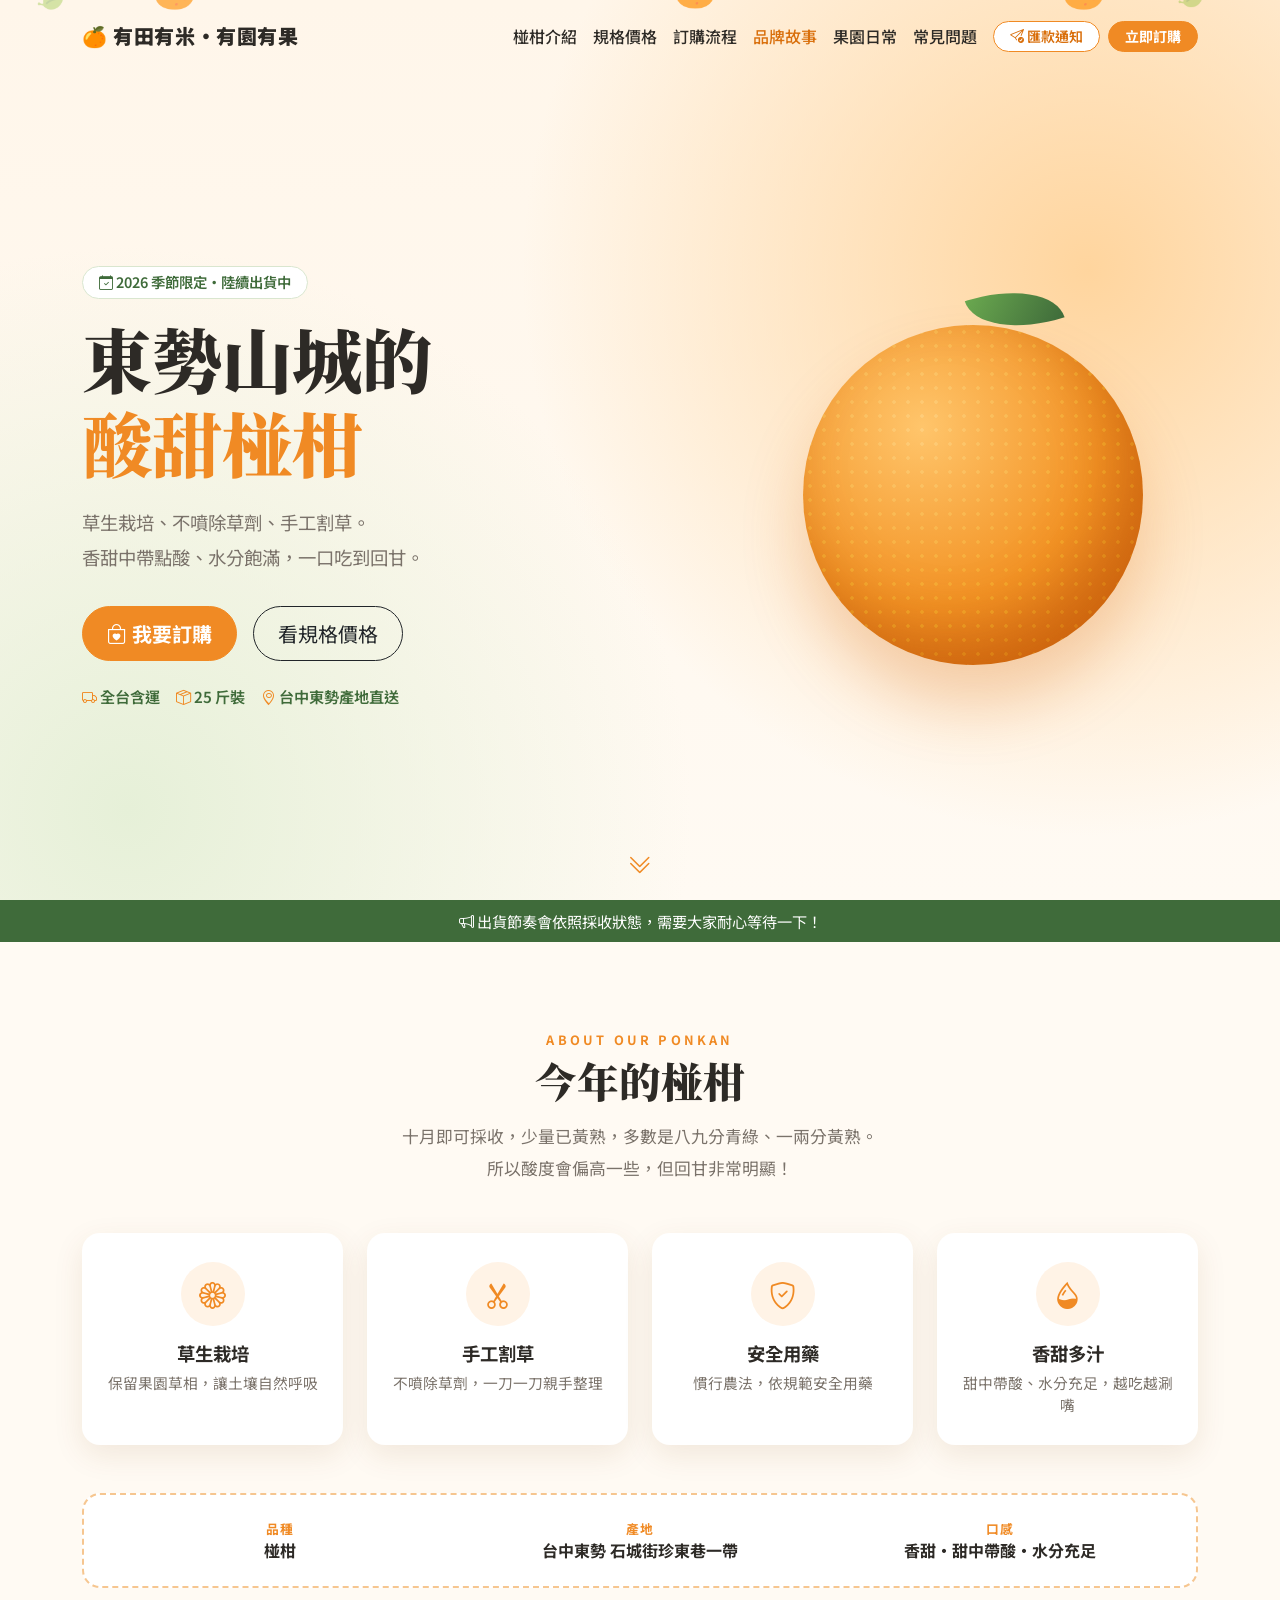
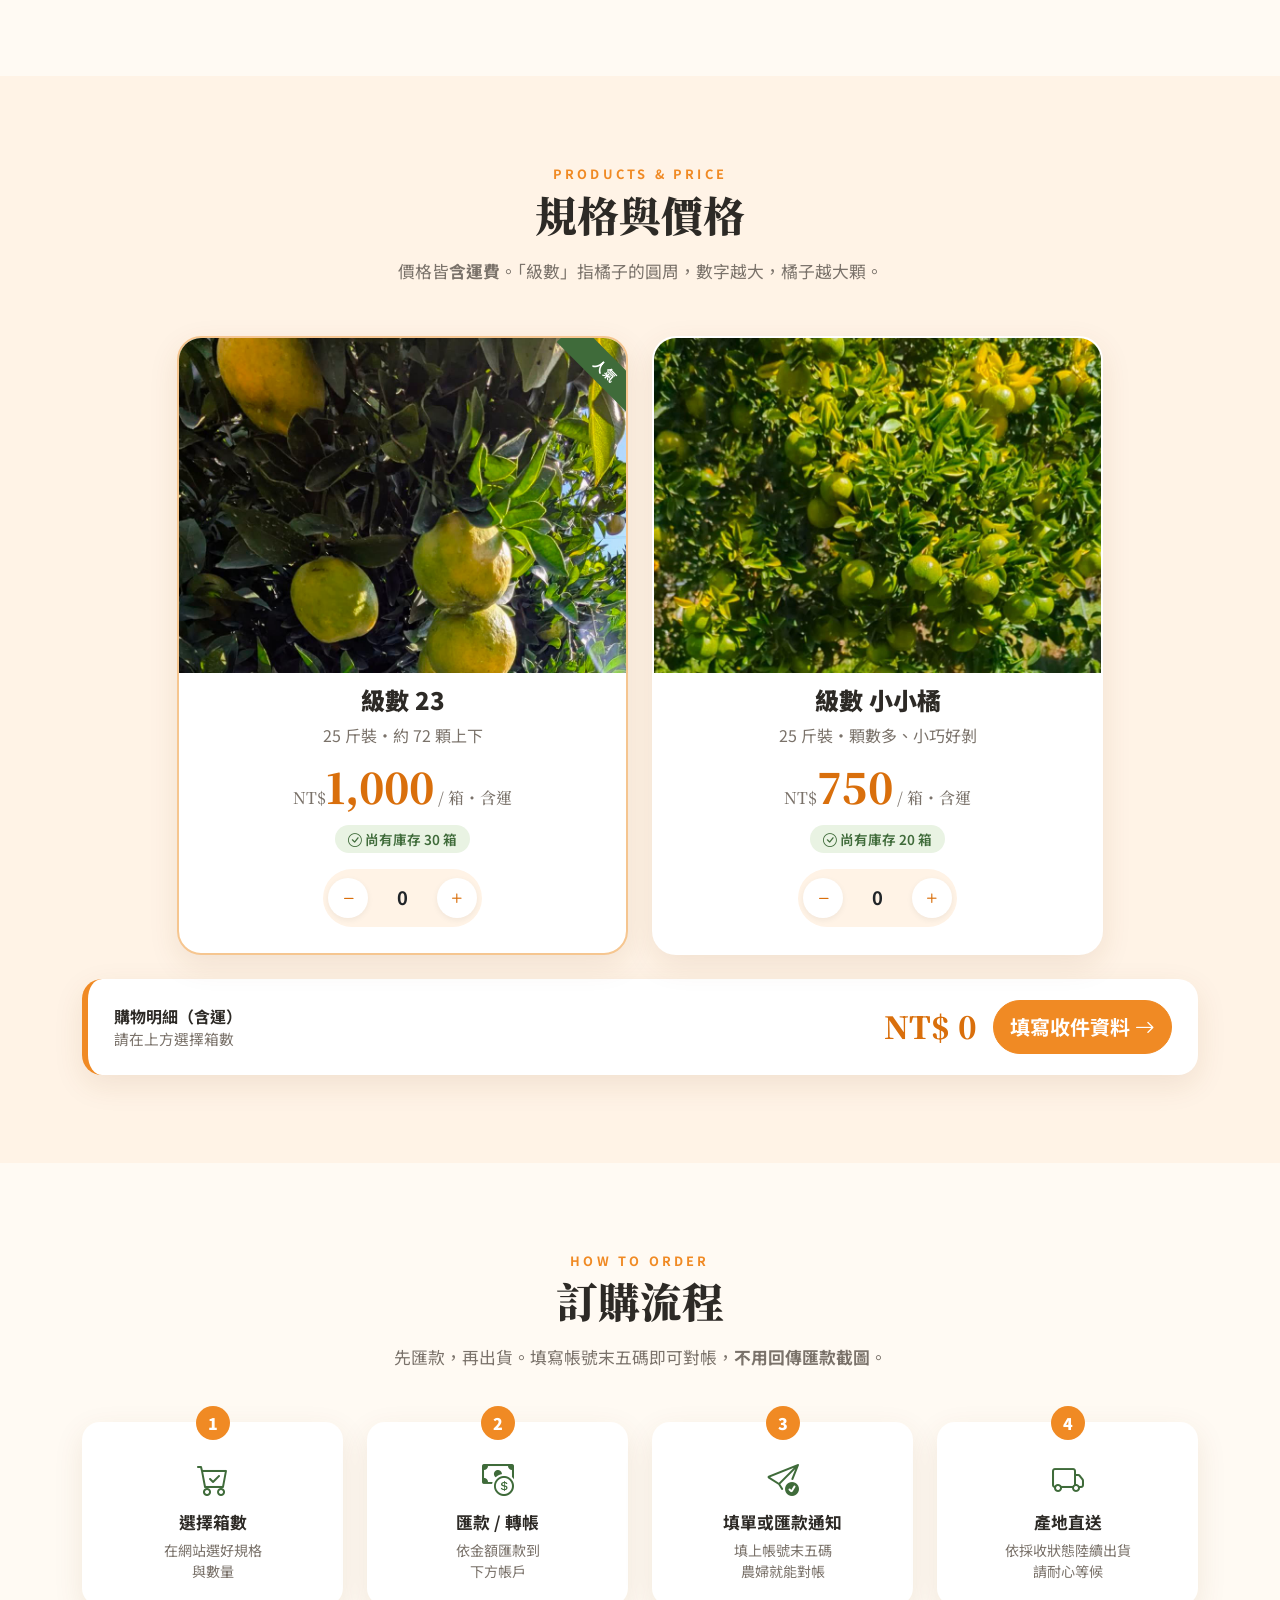
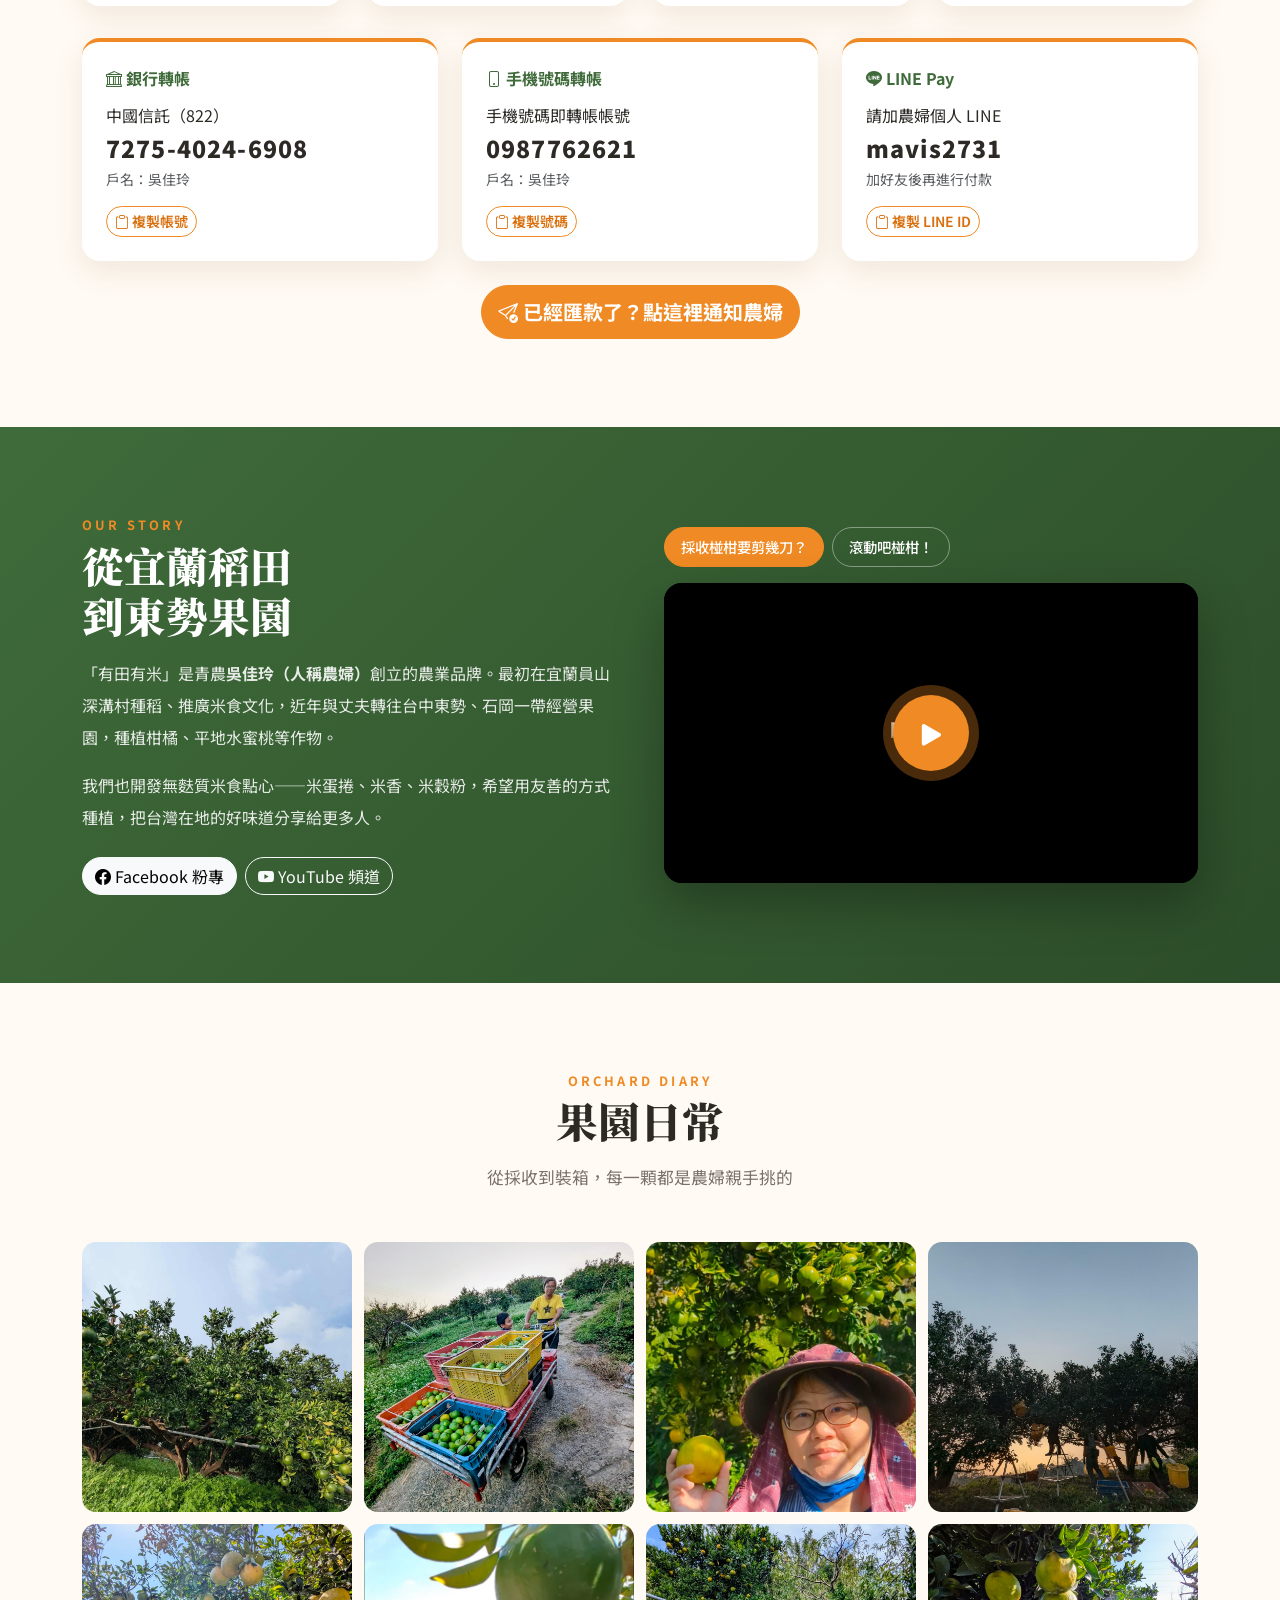
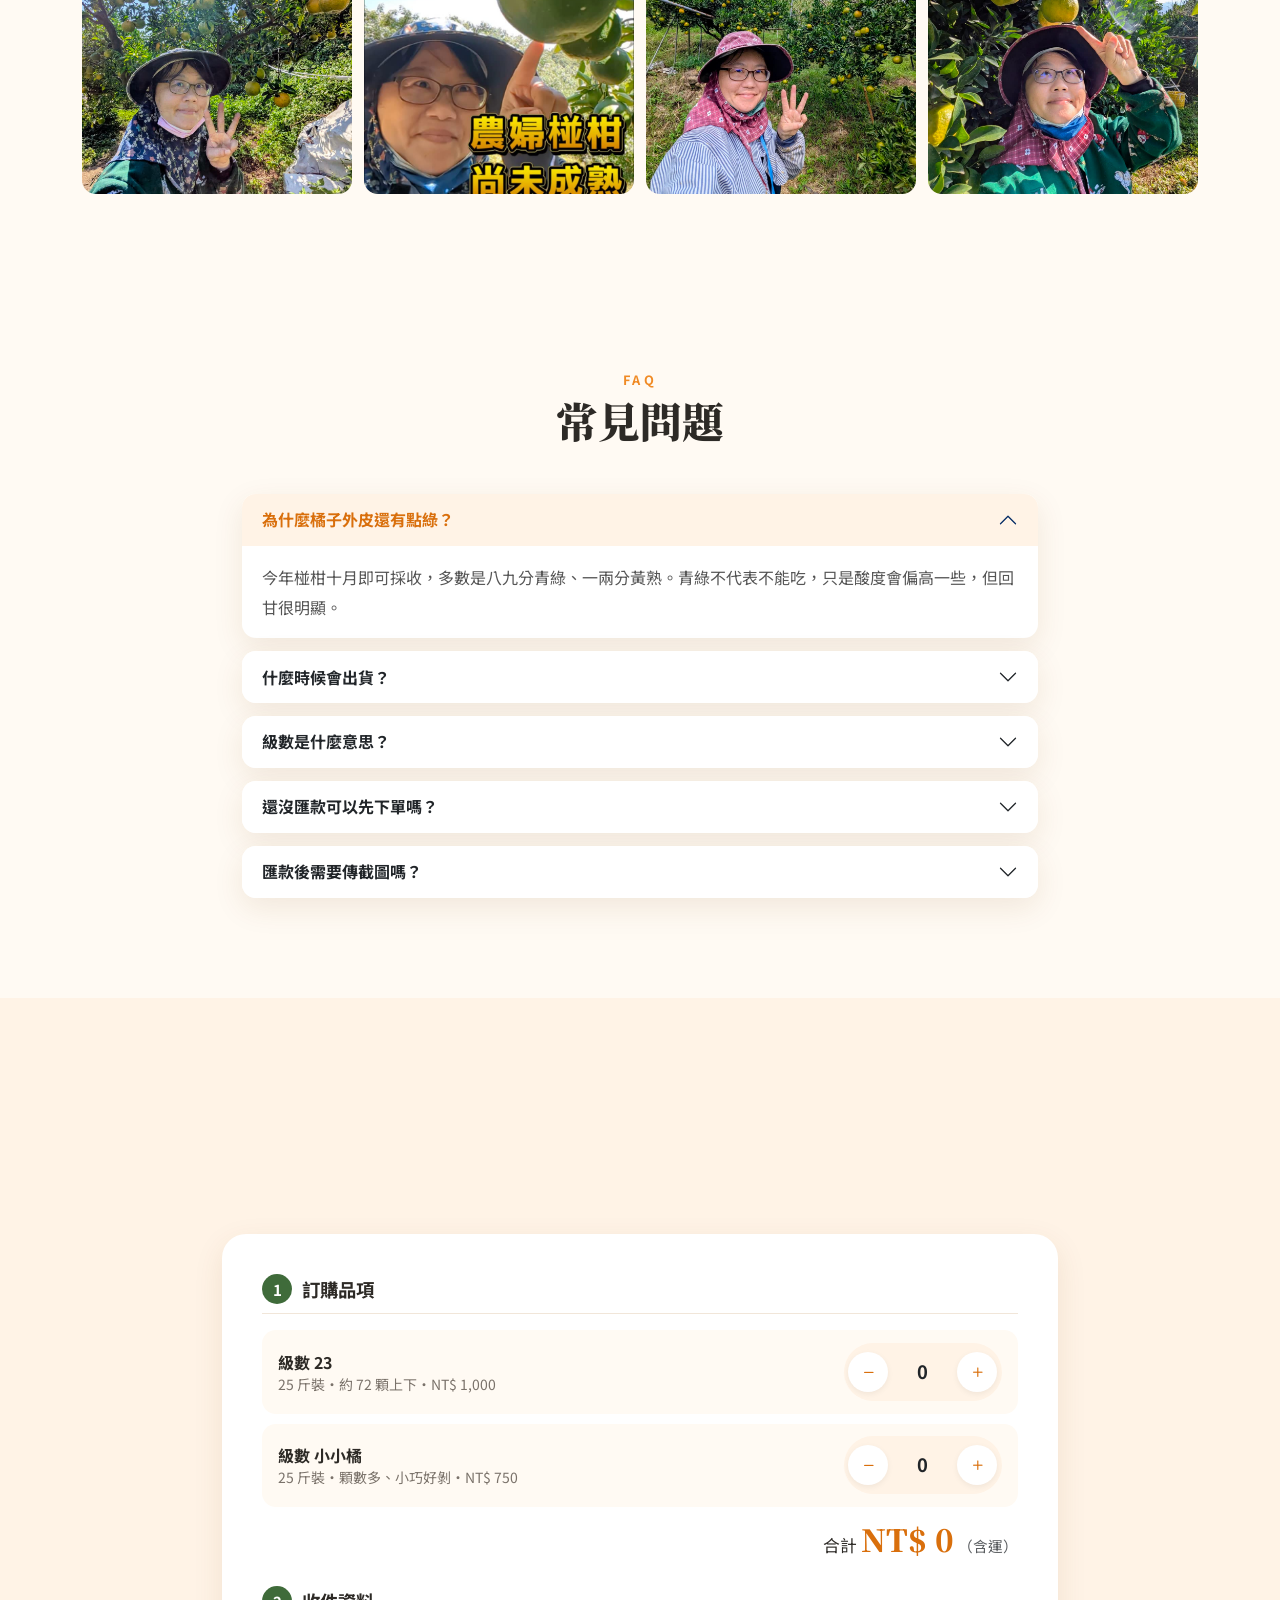
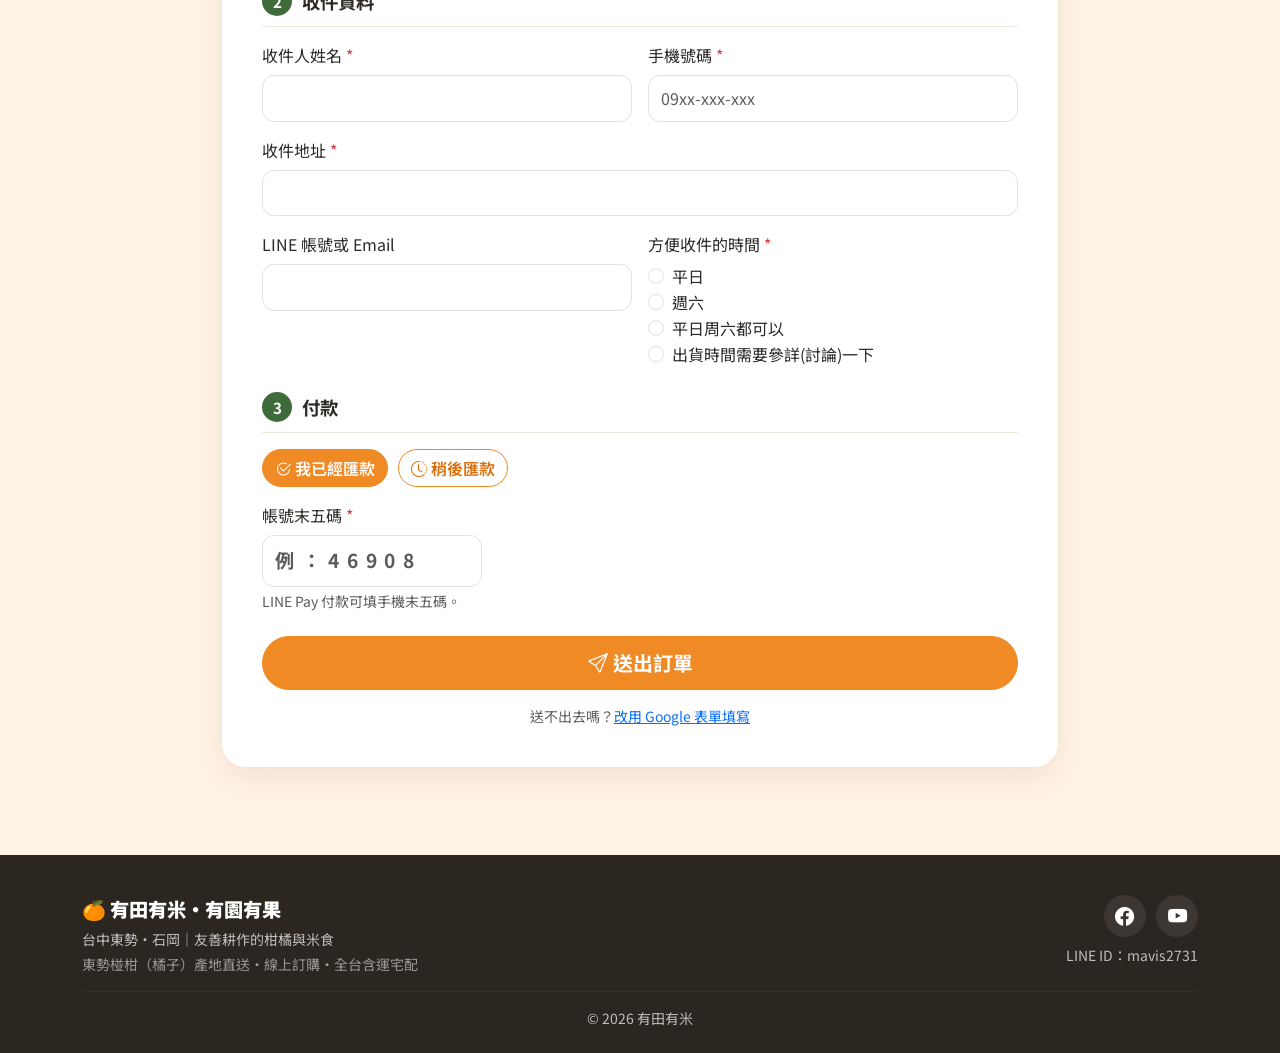
==== commit 4be3558f: "加入網站圖示、分享預覽圖與搜尋引擎優化 (SEO)" ====
--- a/index.html
+++ b/index.html
@@ -3,12 +3,67 @@
 <head>
   <meta charset="utf-8">
   <meta name="viewport" content="width=device-width, initial-scale=1">
-  <title>有田有米・有園有果｜東勢椪柑預購</title>
-  <meta name="description" content="青農農婦吳佳玲於台中東勢草生栽培的椪柑，不噴除草劑、手工割草。25斤裝含運直送，線上預購。">
-  <meta property="og:title" content="有田有米・有園有果｜東勢椪柑預購">
-  <meta property="og:description" content="草生栽培、不噴除草劑、手工割草。香甜帶酸、水分充足的東勢椪柑，25斤含運直送。">
+  <title>東勢椪柑訂購・產地直送宅配｜有田有米・有園有果</title>
+  <meta name="description" content="台中東勢產地直送的椪柑（橘子）線上訂購！青農農婦吳佳玲草生栽培、不噴除草劑、手工割草，香甜帶酸、水分飽滿。25 斤裝全台含運宅配，級數 23 大顆、小小橘都有。">
+  <meta name="keywords" content="椪柑,東勢椪柑,橘子,橘子訂購,椪柑訂購,椪柑宅配,台中椪柑,石岡椪柑,產地直送,柑橘,有田有米,有園有果,農婦">
+  <meta name="robots" content="index,follow">
+  <link rel="canonical" href="https://weiwei0525.github.io/Orange/">
+  <meta name="theme-color" content="#f08a24">
+
+  <!-- 網站圖示 -->
+  <link rel="icon" href="favicon.svg" type="image/svg+xml">
+  <link rel="icon" href="assets/img/icons/favicon-32.png" sizes="32x32" type="image/png">
+  <link rel="apple-touch-icon" href="assets/img/icons/apple-touch-icon.png">
+  <link rel="manifest" href="site.webmanifest">
+
+  <!-- 分享到 LINE / Facebook 時的預覽 -->
+  <meta property="og:site_name" content="有田有米・有園有果">
+  <meta property="og:locale" content="zh_TW">
   <meta property="og:type" content="website">
-  <meta property="og:image" content="https://i.ytimg.com/vi/qSIf57bD0sc/hqdefault.jpg">
+  <meta property="og:url" content="https://weiwei0525.github.io/Orange/">
+  <meta property="og:title" content="東勢椪柑訂購・產地直送｜有田有米・有園有果">
+  <meta property="og:description" content="草生栽培、不噴除草劑、手工割草。香甜帶酸、水分飽滿的東勢椪柑，25 斤裝全台含運宅配。">
+  <meta property="og:image" content="https://weiwei0525.github.io/Orange/assets/img/og-image.jpg">
+  <meta property="og:image:width" content="1200">
+  <meta property="og:image:height" content="630">
+  <meta name="twitter:card" content="summary_large_image">
+
+  <!-- 給 Google 看的結構化資料（價格若有調整，這裡也要一起改） -->
+  <script type="application/ld+json">
+  {
+    "@context": "https://schema.org",
+    "@graph": [
+      {
+        "@type": "Organization",
+        "@id": "https://weiwei0525.github.io/Orange/#org",
+        "name": "有田有米・有園有果",
+        "alternateName": ["有田有米", "有園有果"],
+        "url": "https://weiwei0525.github.io/Orange/",
+        "logo": "https://weiwei0525.github.io/Orange/assets/img/icons/icon-512.png",
+        "founder": { "@type": "Person", "name": "吳佳玲" },
+        "areaServed": "TW",
+        "address": { "@type": "PostalAddress", "addressRegion": "台中市", "addressLocality": "東勢區", "addressCountry": "TW" },
+        "sameAs": ["https://www.facebook.com/sweetrice039220412/", "https://www.youtube.com/@Ilona2888"]
+      },
+      {
+        "@type": "Product",
+        "name": "東勢椪柑 級數 23（25 斤裝）",
+        "description": "台中東勢草生栽培椪柑，不噴除草劑、手工割草。25 斤裝約 72 顆，全台含運。",
+        "image": "https://weiwei0525.github.io/Orange/assets/img/p23.jpg",
+        "brand": { "@id": "https://weiwei0525.github.io/Orange/#org" },
+        "offers": { "@type": "Offer", "price": "1000", "priceCurrency": "TWD", "availability": "https://schema.org/InStock", "url": "https://weiwei0525.github.io/Orange/#products", "seller": { "@id": "https://weiwei0525.github.io/Orange/#org" } }
+      },
+      {
+        "@type": "Product",
+        "name": "東勢椪柑 小小橘（25 斤裝）",
+        "description": "顆數多、小巧好剝的東勢椪柑，草生栽培。25 斤裝，全台含運。",
+        "image": "https://weiwei0525.github.io/Orange/assets/img/mini.jpg",
+        "brand": { "@id": "https://weiwei0525.github.io/Orange/#org" },
+        "offers": { "@type": "Offer", "price": "750", "priceCurrency": "TWD", "availability": "https://schema.org/InStock", "url": "https://weiwei0525.github.io/Orange/#products", "seller": { "@id": "https://weiwei0525.github.io/Orange/#org" } }
+      }
+    ]
+  }
+  </script>
 
   <link rel="preconnect" href="https://fonts.googleapis.com">
   <link rel="preconnect" href="https://fonts.gstatic.com" crossorigin>
@@ -345,7 +400,8 @@
     <div class="row g-4">
       <div class="col-md-6">
         <div class="footer-brand">🍊 有田有米・有園有果</div>
-        <p class="small mb-0">台中東勢・石岡｜友善耕作的柑橘與米食</p>
+        <p class="small mb-1">台中東勢・石岡｜友善耕作的柑橘與米食</p>
+        <p class="small mb-0 opacity-75">東勢椪柑（橘子）產地直送・線上訂購・全台含運宅配</p>
       </div>
       <div class="col-md-6 text-md-end">
         <a href="https://www.facebook.com/sweetrice039220412/" target="_blank" rel="noopener" class="social" aria-label="Facebook"><i class="bi bi-facebook"></i></a>
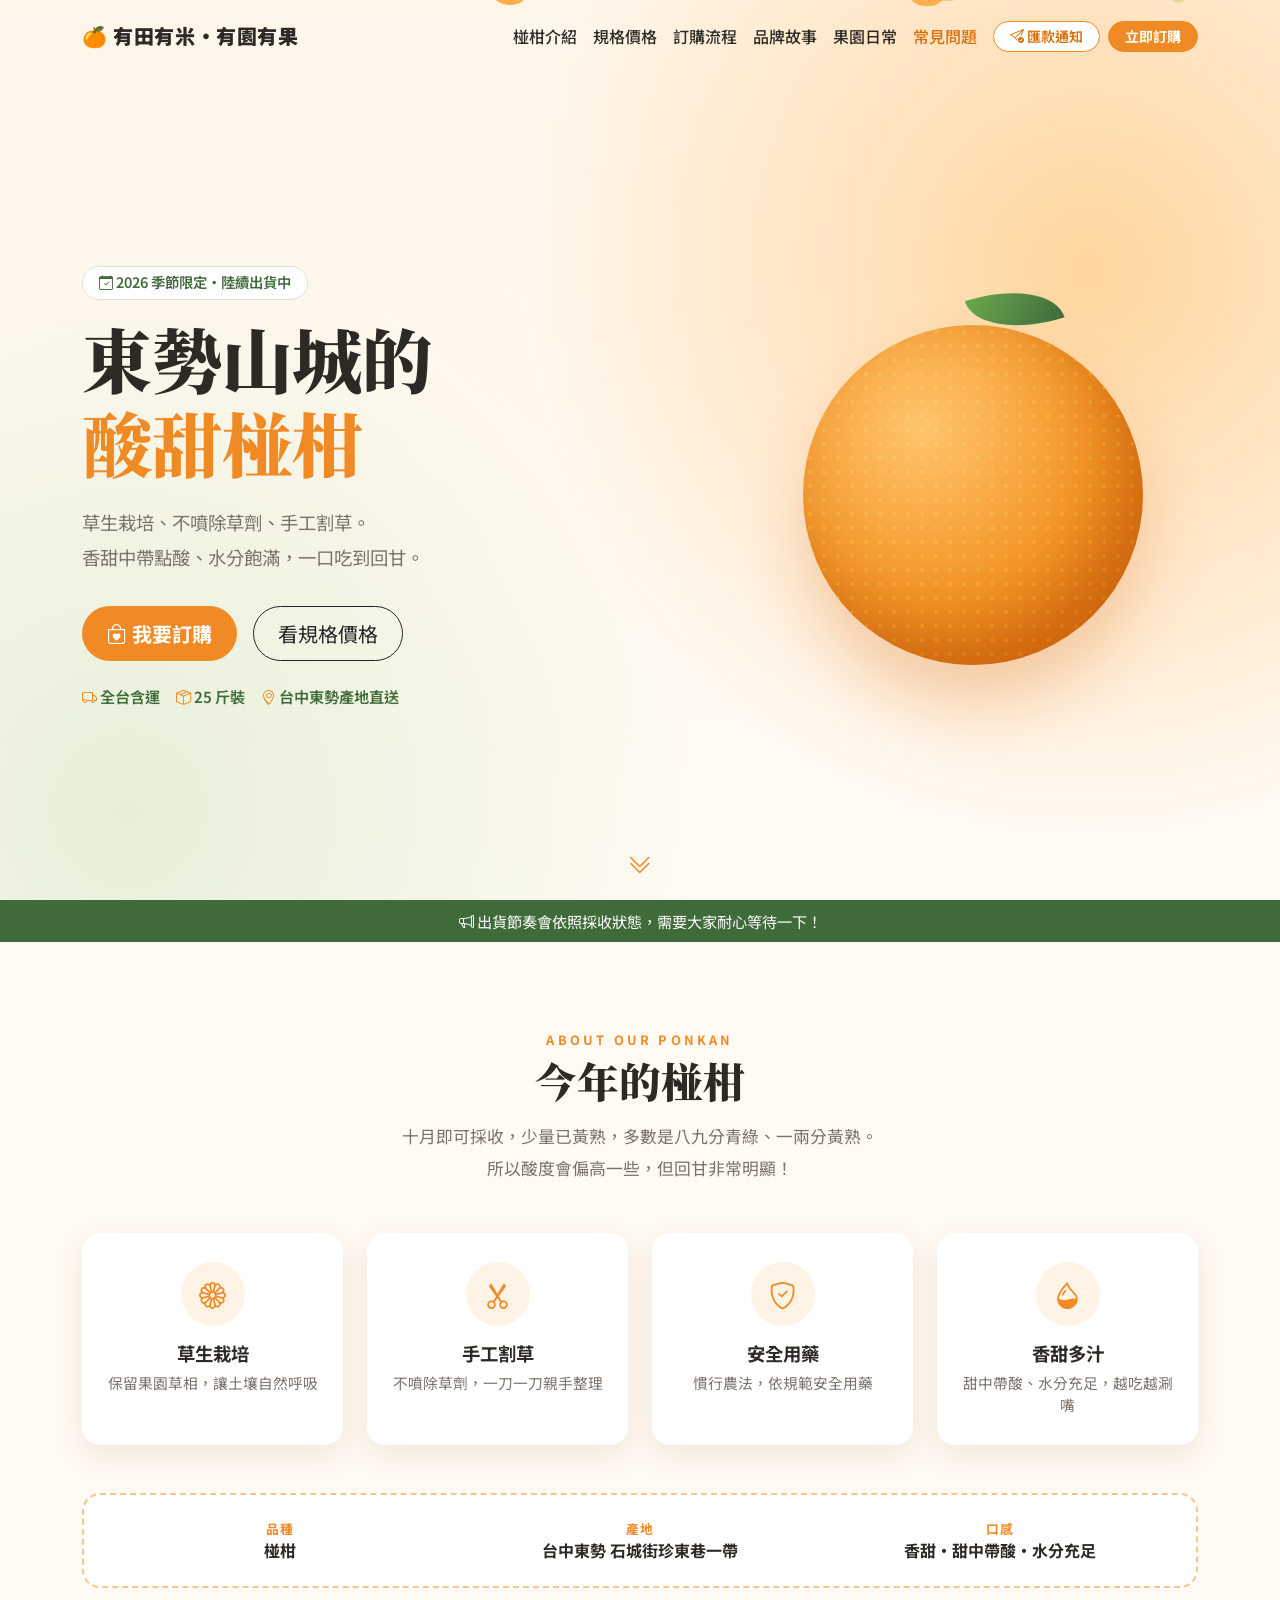
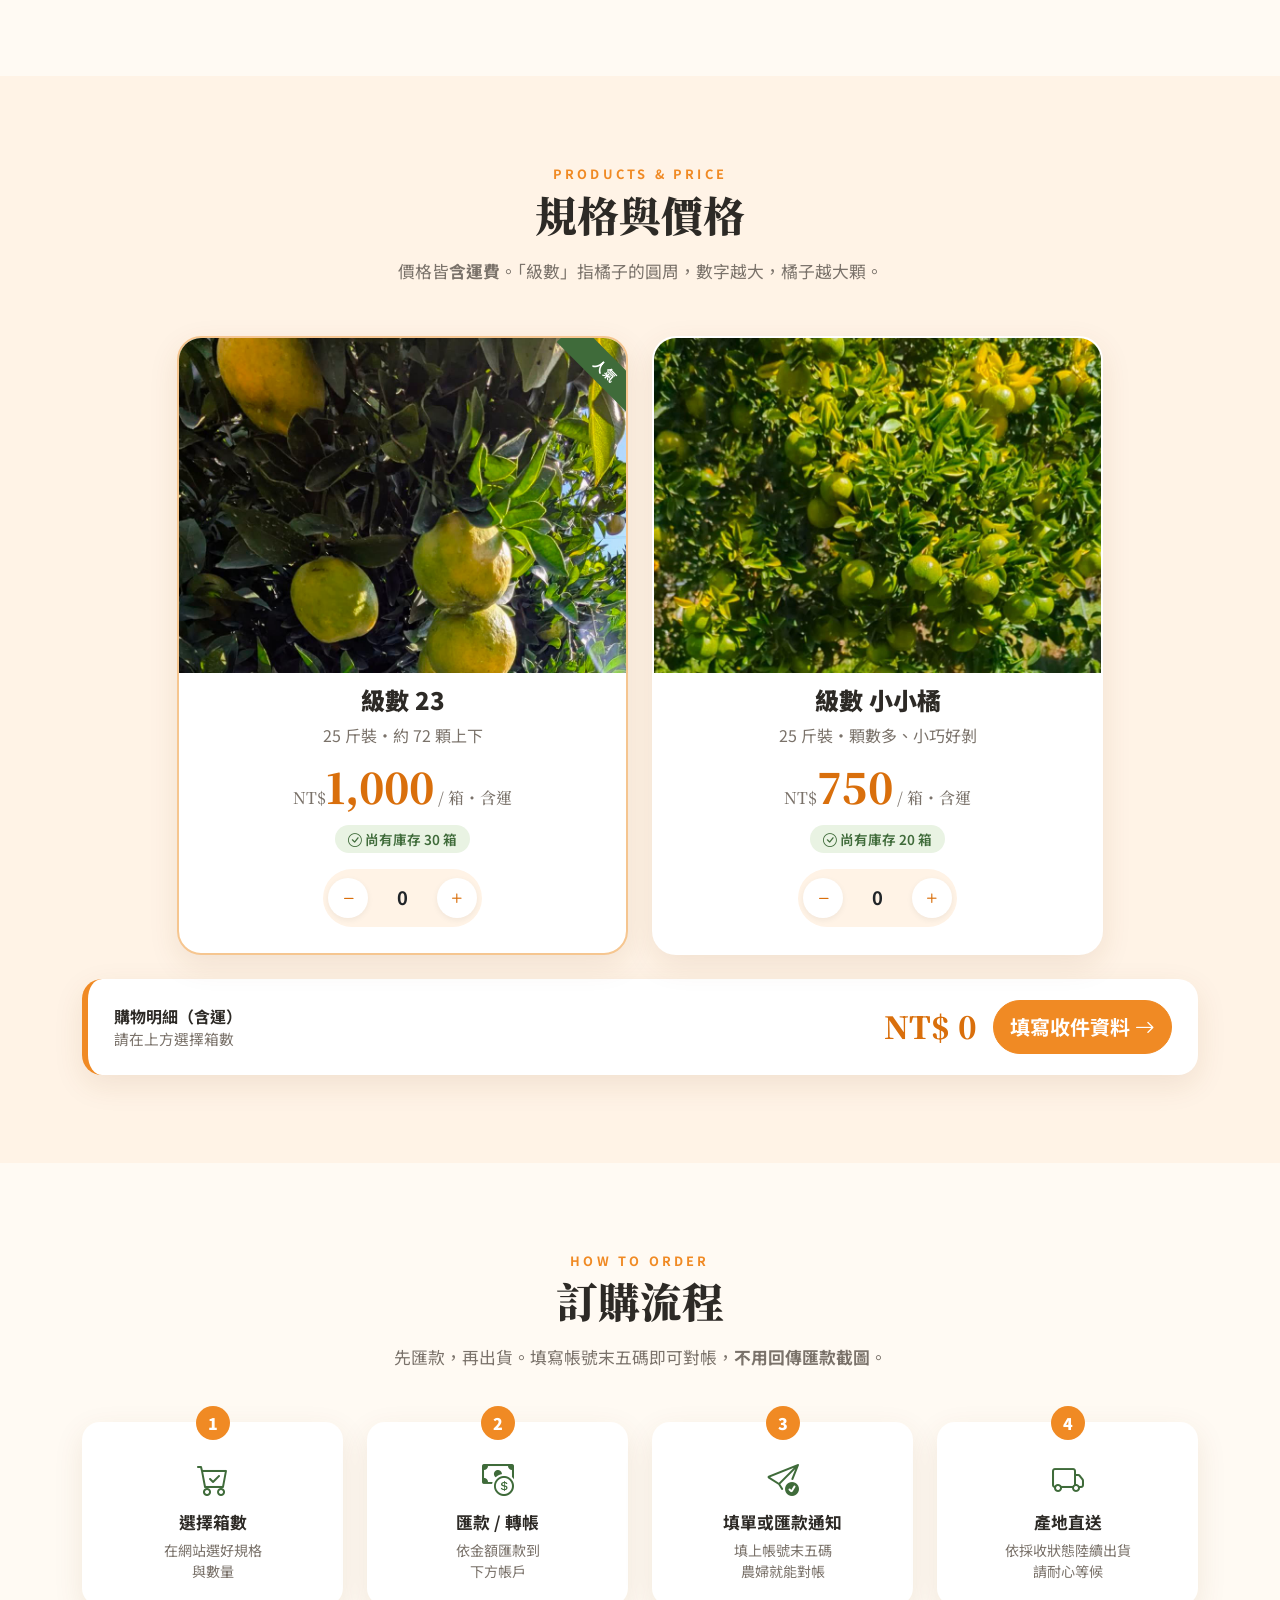
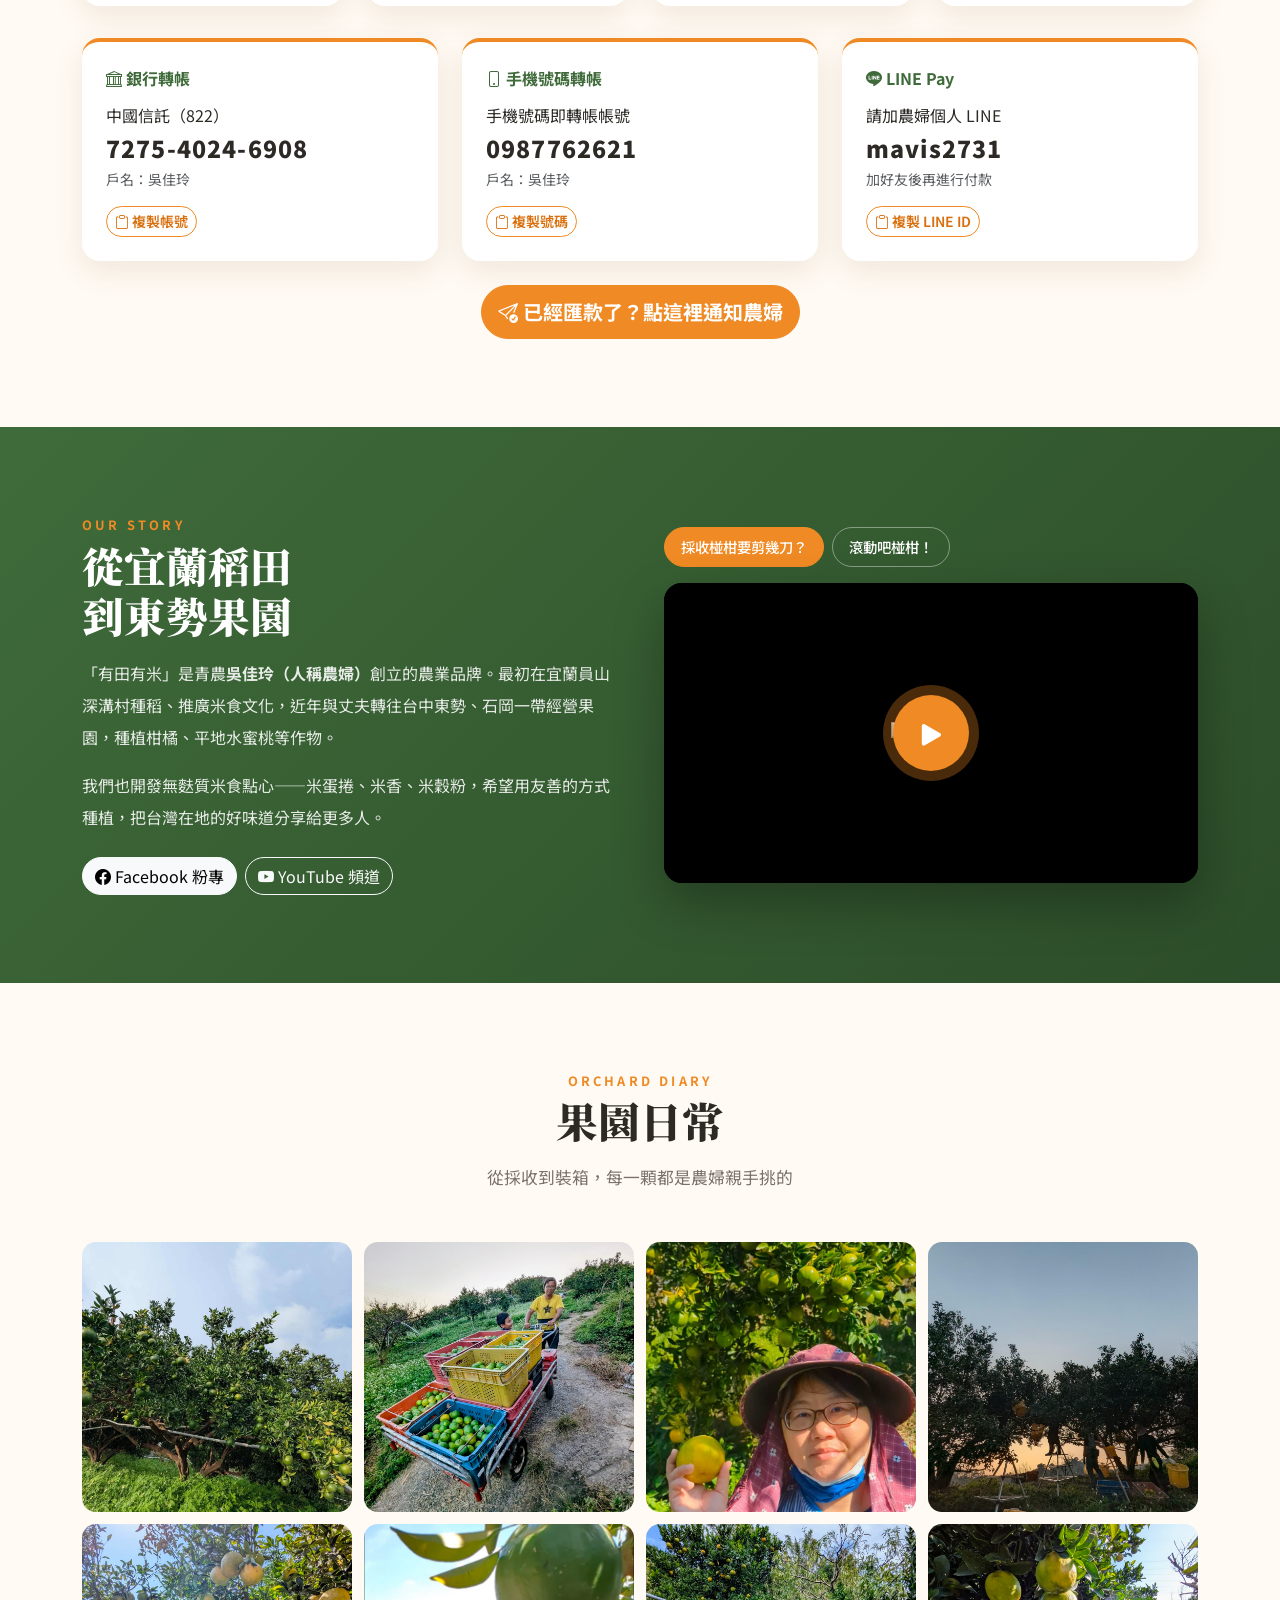
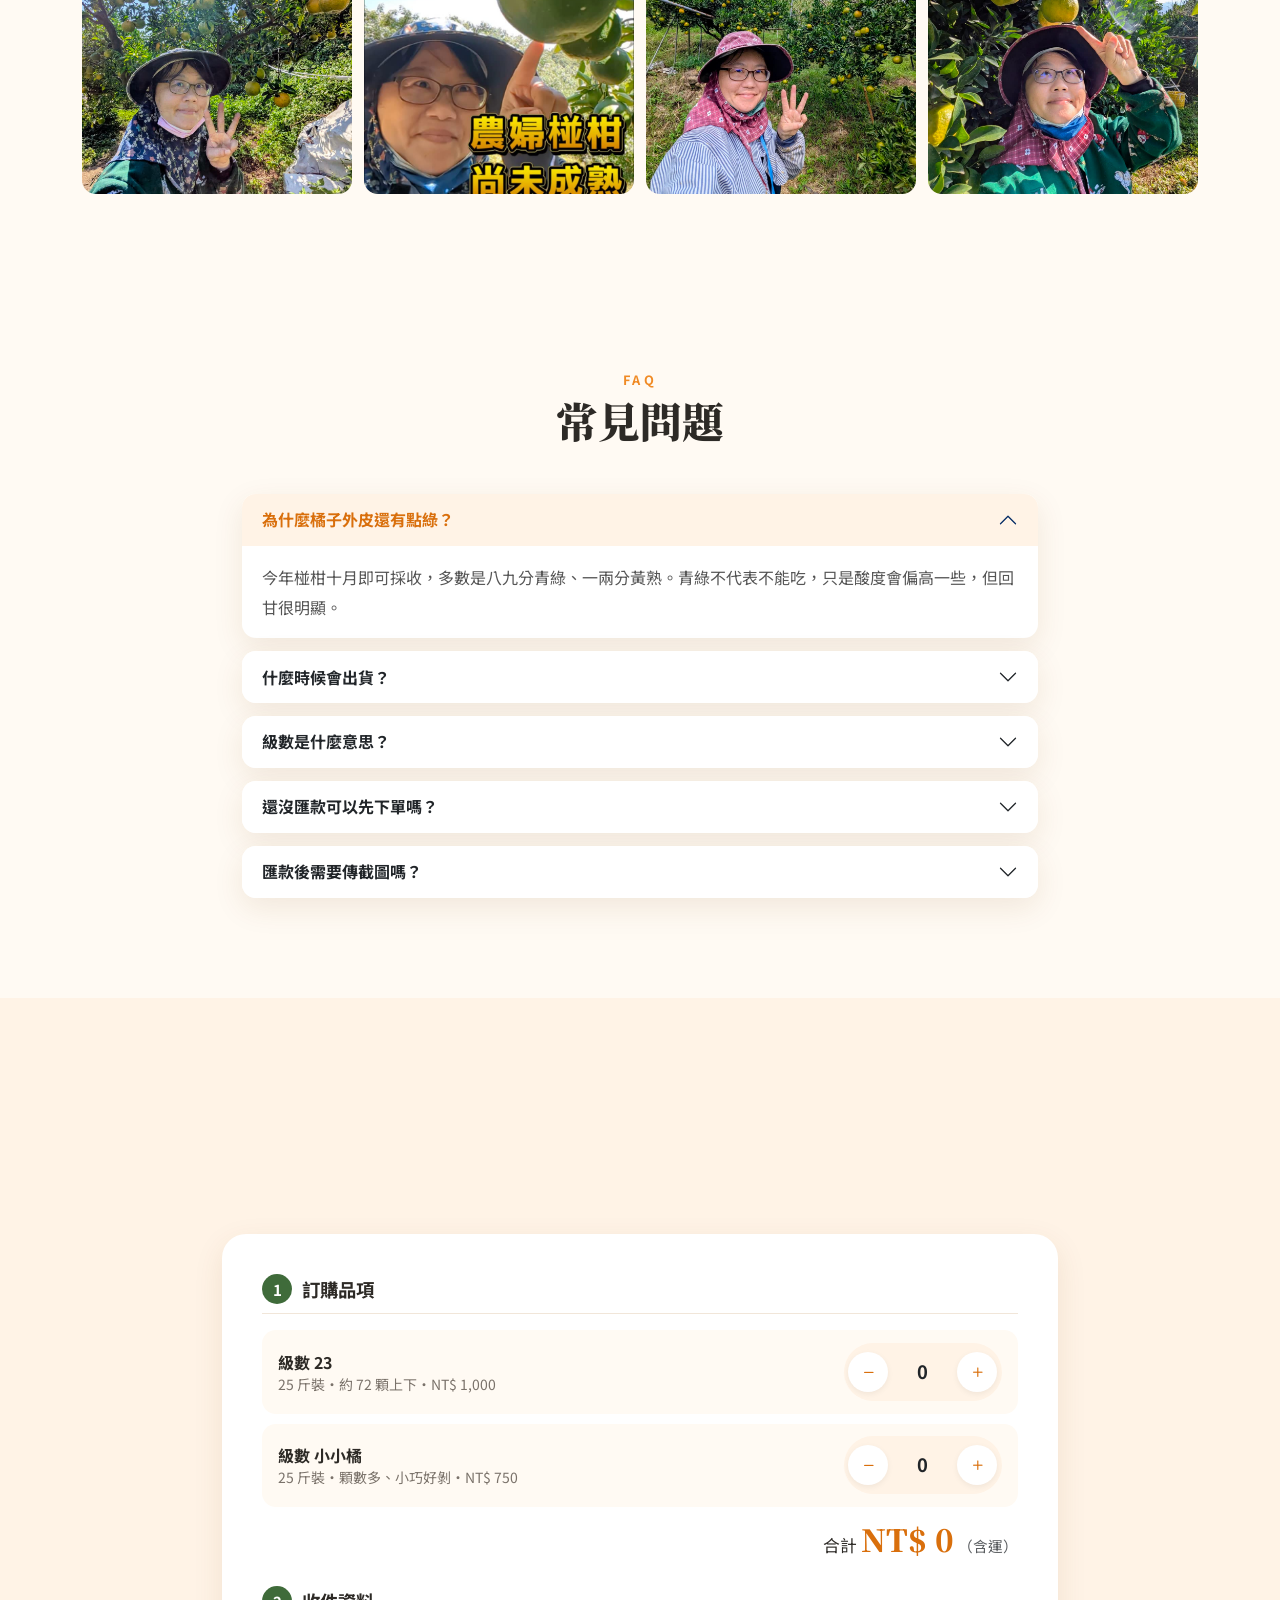
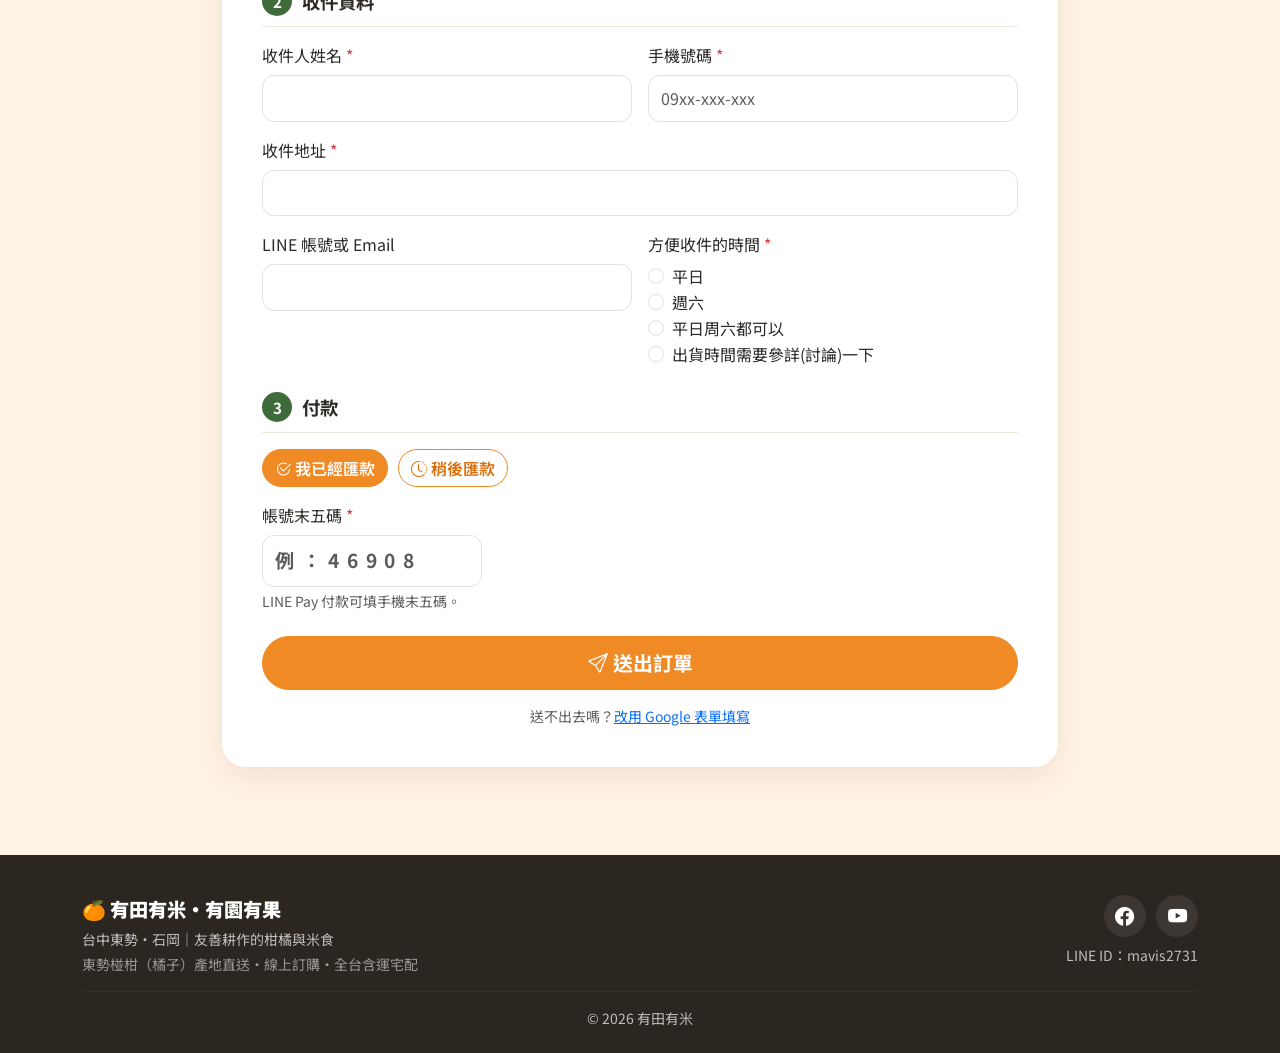
==== commit 723a4b8e: "訂單後台：Google 試算表 + Apps Script，即時扣庫存、防超賣、寄確認信" ====
--- a/index.html
+++ b/index.html
@@ -361,8 +361,15 @@
           <div class="invalid-feedback">請填寫收件地址</div>
         </div>
         <div class="col-md-6">
-          <label class="form-label" for="fContact">LINE 帳號或 Email</label>
+          <div class="mb-3 api-only" hidden>
+            <label class="form-label" for="fEmail">Email <small class="text-muted">（填了會收到訂單確認信）</small></label>
+            <input type="email" class="form-control" id="fEmail" name="email" autocomplete="email" placeholder="name@example.com">
+            <div class="invalid-feedback">Email 格式不正確</div>
+          </div>
+          <label class="form-label" for="fContact" id="fContactLabel">LINE 帳號或 Email</label>
           <input class="form-control" id="fContact" name="contact">
+          <!-- 防機器人：真人看不到這一格 -->
+          <input type="text" name="website" id="fWebsite" tabindex="-1" autocomplete="off" class="hp-field" aria-hidden="true">
         </div>
         <div class="col-md-6">
           <label class="form-label d-block">方便收件的時間 <span class="text-danger">*</span></label>
@@ -388,8 +395,9 @@
         <i class="bi bi-info-circle"></i> 送出後請盡快匯款，並按「匯款通知」告訴農婦末五碼，<strong>確認款項後才會出貨</strong>。
       </div>
 
+      <div id="orderAlert" hidden></div>
       <button type="submit" class="btn btn-orange btn-lg w-100" id="submitBtn"><i class="bi bi-send"></i> 送出訂單</button>
-      <p class="text-center small text-muted mt-3 mb-0">送不出去嗎？<a data-cfg-href="form.view_url" href="#" target="_blank" rel="noopener">改用 Google 表單填寫</a></p>
+      <p class="text-center small text-muted mt-3 mb-0" id="formFallback">送不出去嗎？<a data-cfg-href="form.view_url" href="#" target="_blank" rel="noopener">改用 Google 表單填寫</a></p>
     </form>
   </div>
 </section>
@@ -422,6 +430,7 @@
         <div class="done-icon"><i class="bi bi-check-lg"></i></div>
         <h3 class="h4 fw-bold mt-3" id="doneTitle">訂單已送出！</h3>
         <p class="text-muted mb-3">感謝您的支持，農婦確認後會依採收狀態陸續出貨 🍊</p>
+        <p class="small text-success mb-3" id="doneEmailed" hidden><i class="bi bi-envelope-check"></i> 確認信已寄到您的 Email（沒看到請檢查垃圾郵件）</p>
         <div class="done-summary text-start" id="doneSummary"></div>
         <div id="doneLater" hidden>
           <div class="alert alert-warning small text-start mt-3 mb-3">
@@ -447,6 +456,10 @@
         <div class="modal-body">
           <p class="small text-muted">匯款完成後填寫，讓農婦快速對帳，不用傳截圖。</p>
           <div class="row g-3">
+            <div class="col-12 api-only" hidden>
+              <label class="form-label" for="nOrder">訂單編號 <small class="text-muted">（選填，例：1121-003）</small></label>
+              <input class="form-control" id="nOrder" maxlength="20" placeholder="在訂單確認信或完成畫面上">
+            </div>
             <div class="col-6">
               <label class="form-label" for="nName">訂購人姓名 <span class="text-danger">*</span></label>
               <input class="form-control" id="nName" required>
--- a/assets/css/style.css
+++ b/assets/css/style.css
@@ -324,3 +324,7 @@
   .order-total { text-align: center; }
   .calc-bar .btn-lg { width: 100%; }
 }
+
+/* 防機器人欄位（畫面外） */
+.hp-field { position: absolute !important; left: -9999px !important; width: 1px; height: 1px; opacity: 0; }
+#orderAlert .alert { margin-bottom: 1rem; }
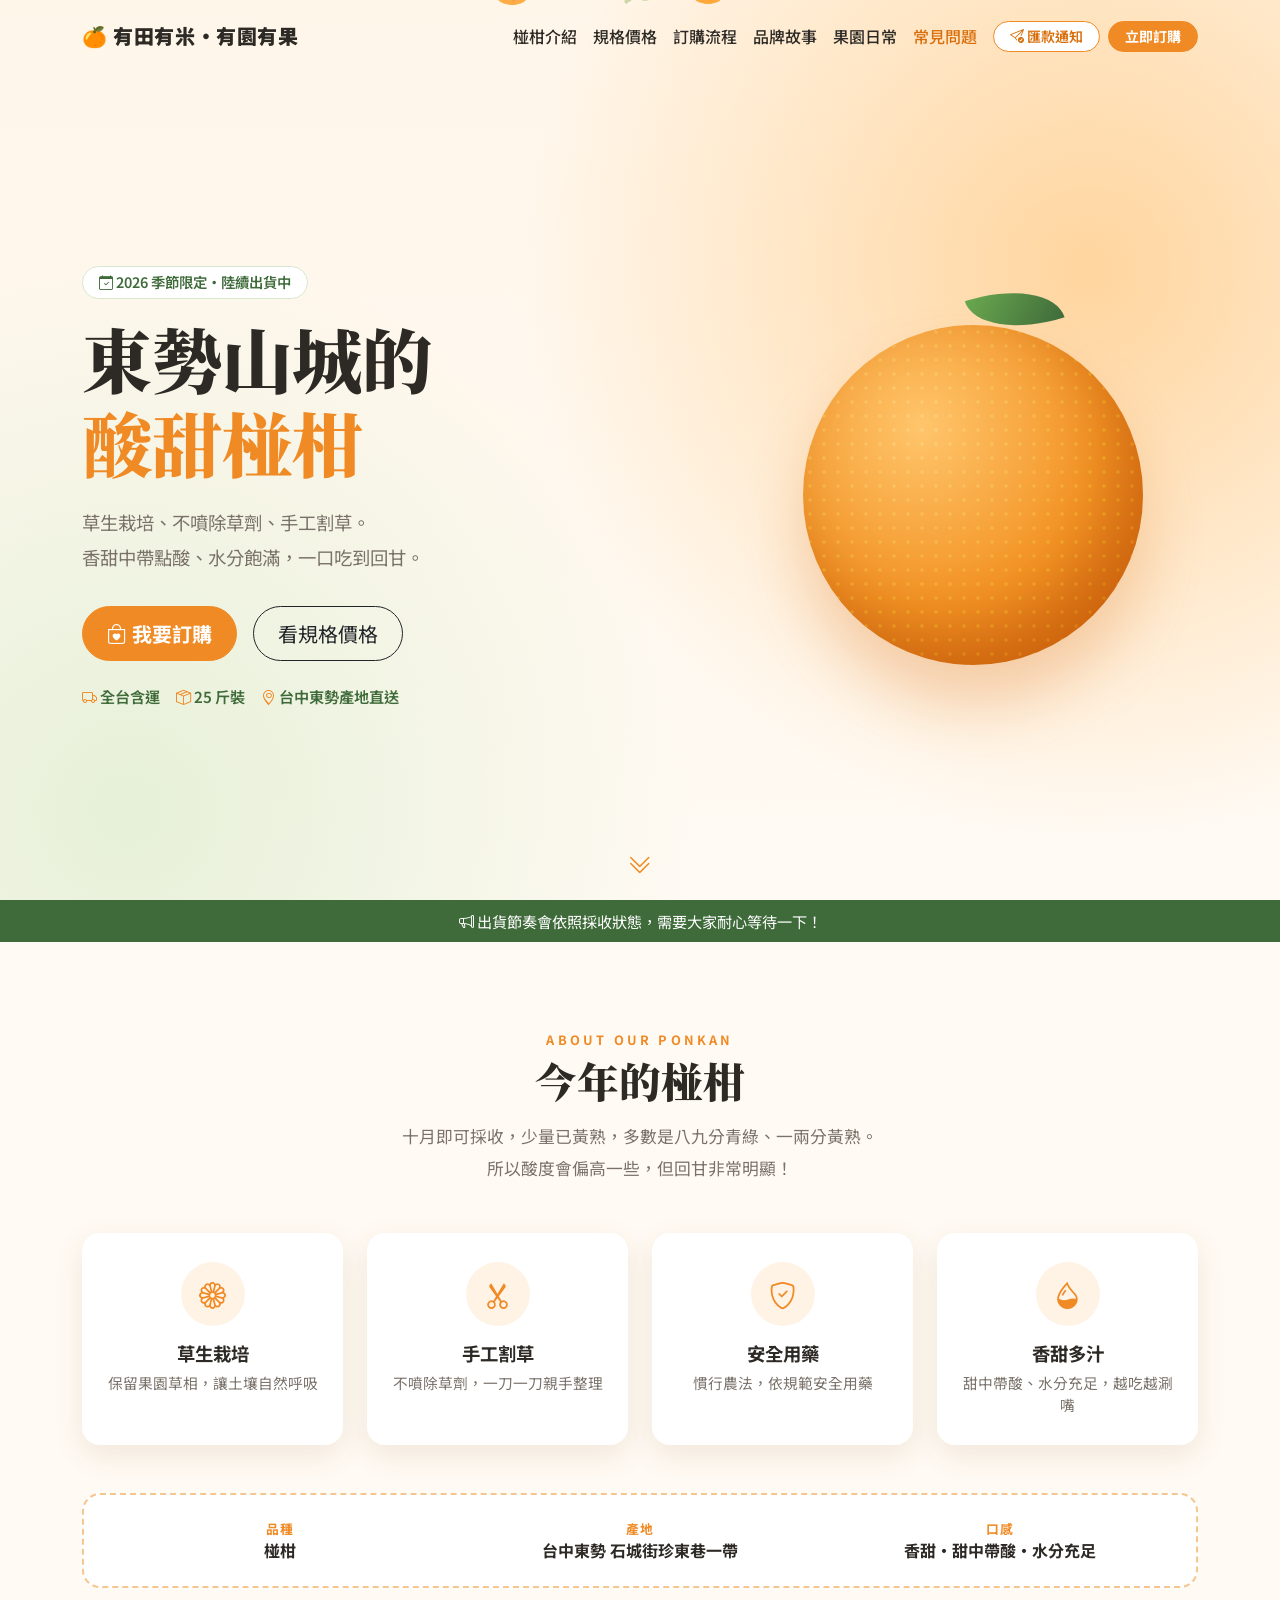
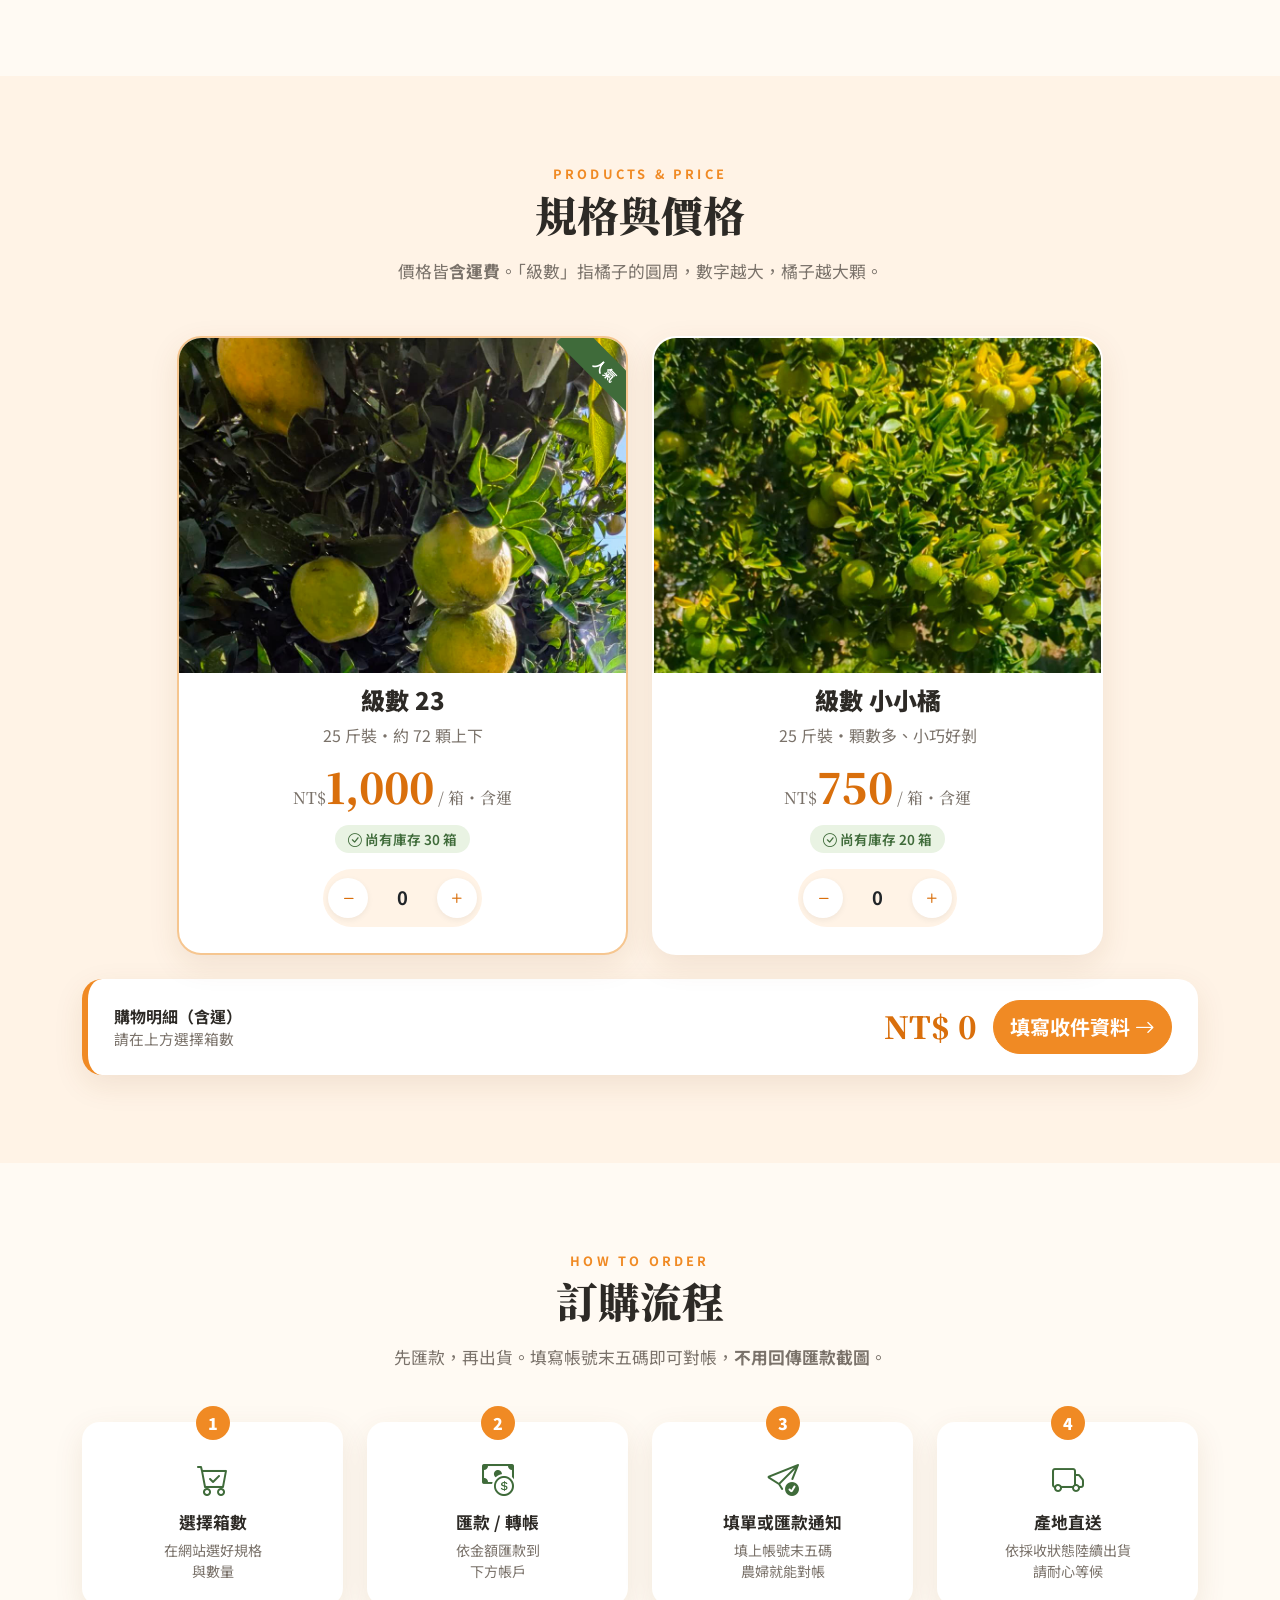
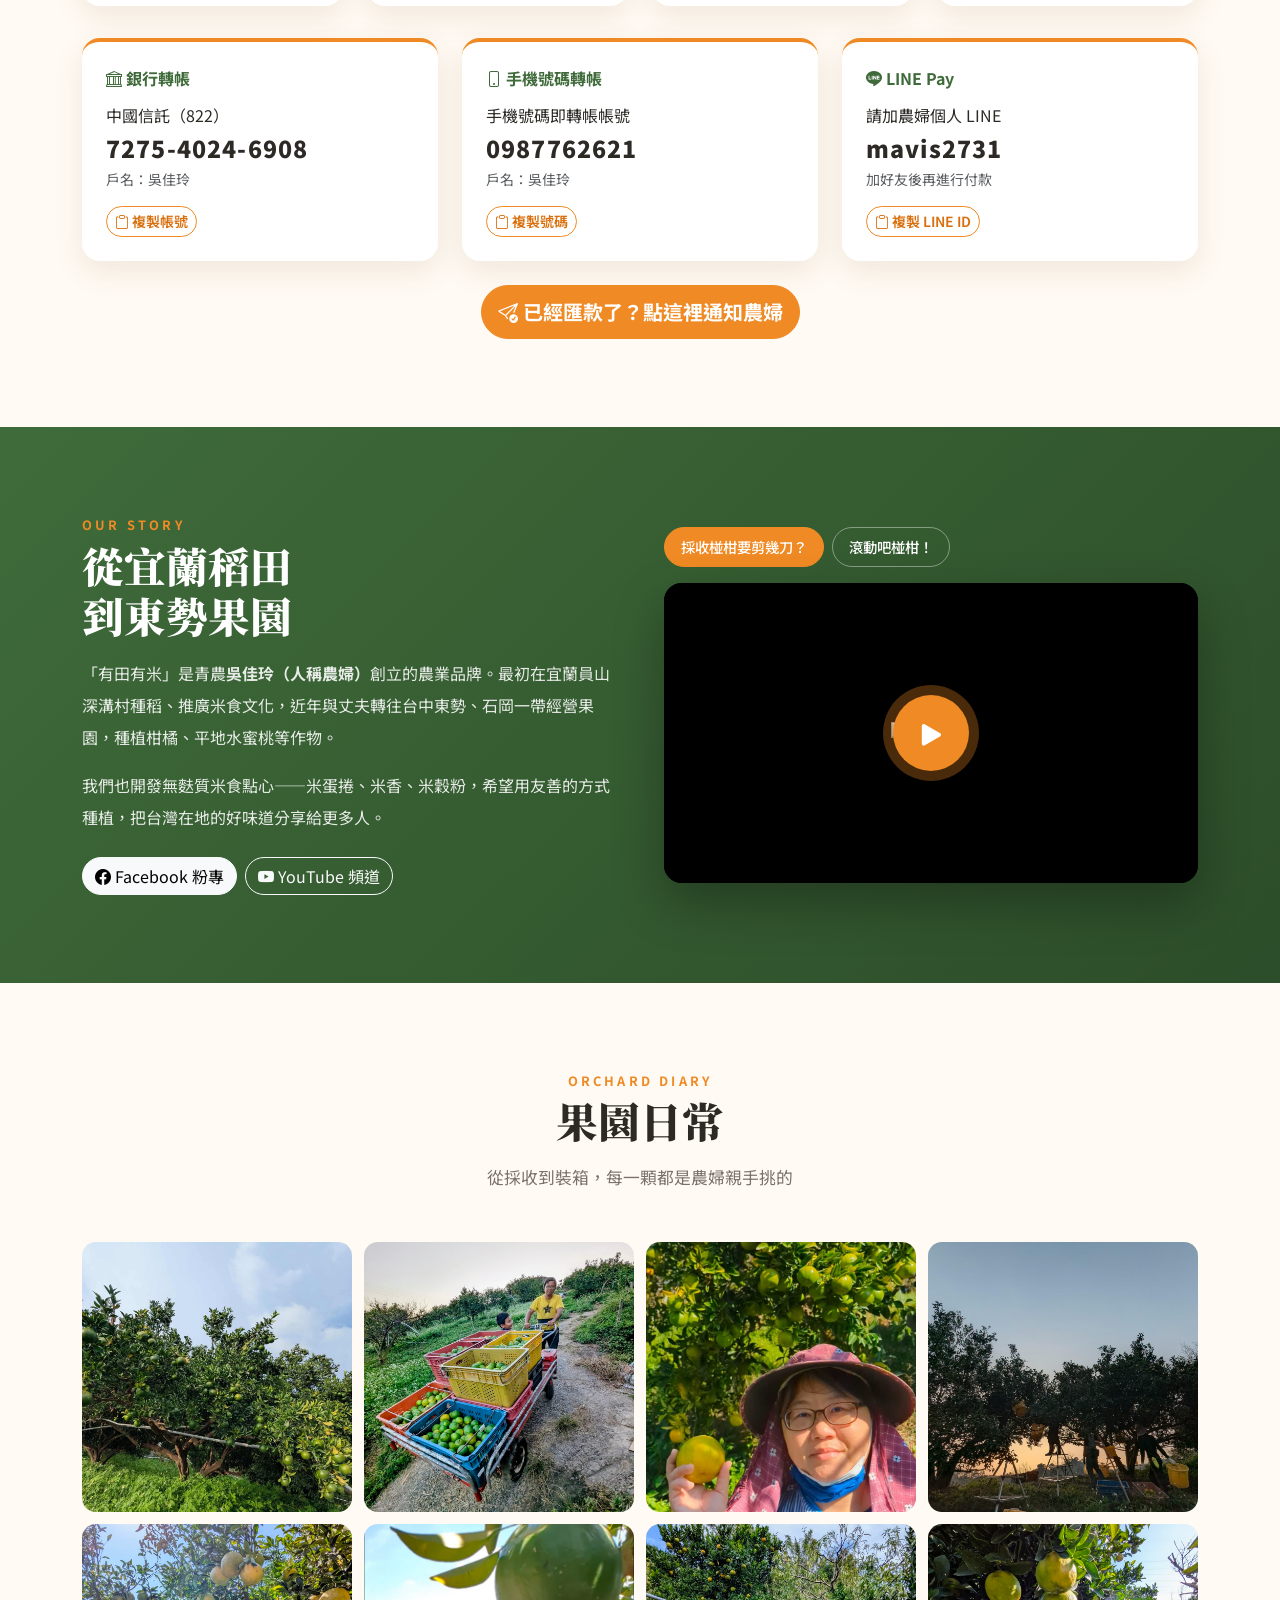
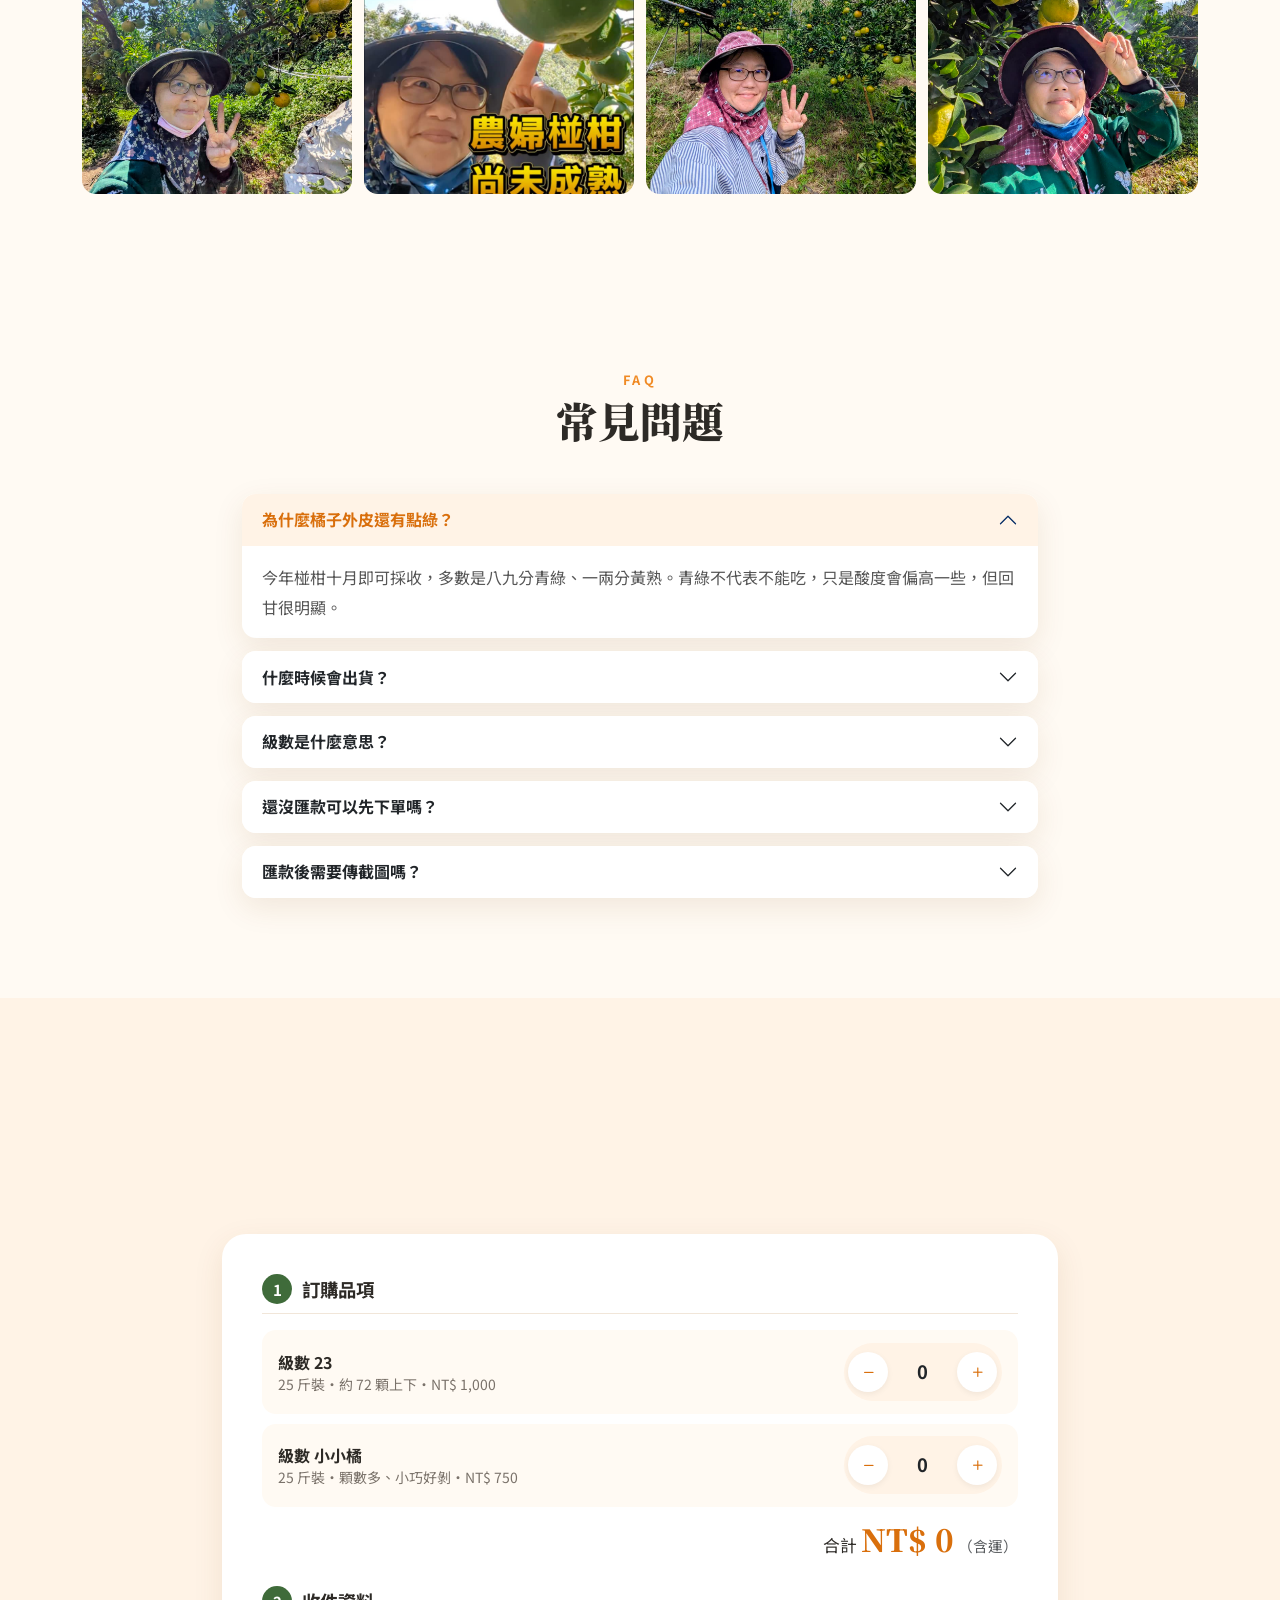
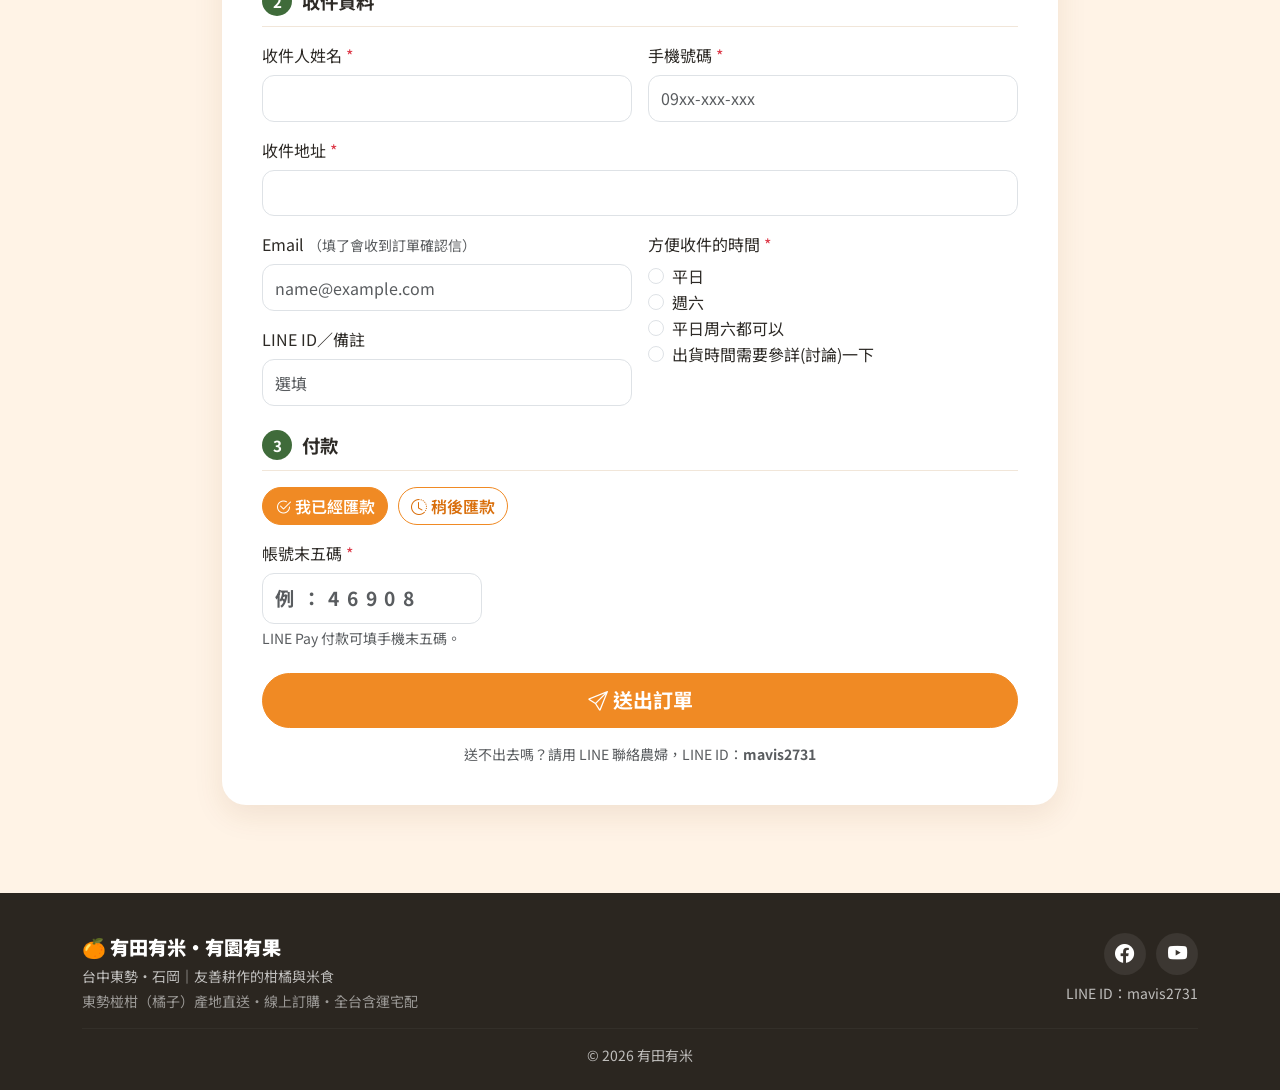
==== commit cd4d418c: "修正送出驗證畫面：箱數框不再被打勾擠掉、選填欄位不顯示綠勾、收件時間未選顯示紅色" ====
--- a/index.html
+++ b/index.html
@@ -367,7 +367,7 @@
             <div class="invalid-feedback">Email 格式不正確</div>
           </div>
           <label class="form-label" for="fContact" id="fContactLabel">LINE 帳號或 Email</label>
-          <input class="form-control" id="fContact" name="contact">
+          <input class="form-control" id="fContact" name="contact" placeholder="選填">
           <!-- 防機器人：真人看不到這一格 -->
           <input type="text" name="website" id="fWebsite" tabindex="-1" autocomplete="off" class="hp-field" aria-hidden="true">
         </div>
--- a/assets/css/style.css
+++ b/assets/css/style.css
@@ -216,6 +216,24 @@
 .qty-input { width: 56px; text-align: center; border: 0; background: transparent; font-weight: 700; font-size: 1.15rem; -moz-appearance: textfield; }
 .qty-input::-webkit-inner-spin-button, .qty-input::-webkit-outer-spin-button { -webkit-appearance: none; }
 .qty-input:focus { box-shadow: none; background: #fff; }
+/* 送出驗證時，箱數框不要套 Bootstrap 的綠框／打勾（會把數字擠掉） */
+.was-validated .qty-input:valid, .was-validated .qty-input:invalid,
+.qty-input.is-valid, .qty-input.is-invalid {
+  border: 0; background-image: none; padding-right: .75rem; box-shadow: none;
+}
+.was-validated .qty-input:valid:not(:focus), .was-validated .qty-input:invalid:not(:focus) { background-color: transparent; }
+/* 選填欄位空白時，不要顯示綠色打勾 */
+.was-validated .form-control:valid:placeholder-shown:not([required]) {
+  border-color: var(--bs-border-color); background-image: none; padding-right: .75rem;
+}
+.was-validated .form-control:valid:placeholder-shown:not([required]):focus { box-shadow: 0 0 0 .25rem rgba(240, 138, 36, .25); }
+/* 收件時間：不套綠色；沒選時顯示紅色 */
+.was-validated #timeOptions .form-check-input:valid { border-color: var(--bs-border-color); }
+.was-validated #timeOptions .form-check-input:valid:checked { background-color: var(--green); border-color: var(--green); }
+.was-validated #timeOptions .form-check-input:valid ~ .form-check-label { color: inherit; }
+#timeOptions.need-pick .form-check-input { border-color: var(--bs-form-invalid-border-color) !important; }
+/* 沒選箱數就送出時，讓品項區塊明顯提示 */
+#orderItems.need-pick .order-item { box-shadow: 0 0 0 2px rgba(220, 53, 69, .45); }
 
 .calc-bar { background: #fff; border-radius: 20px; padding: 1.3rem 1.6rem; box-shadow: var(--shadow); border-left: 6px solid var(--orange); }
 .calc-label { font-weight: 700; }
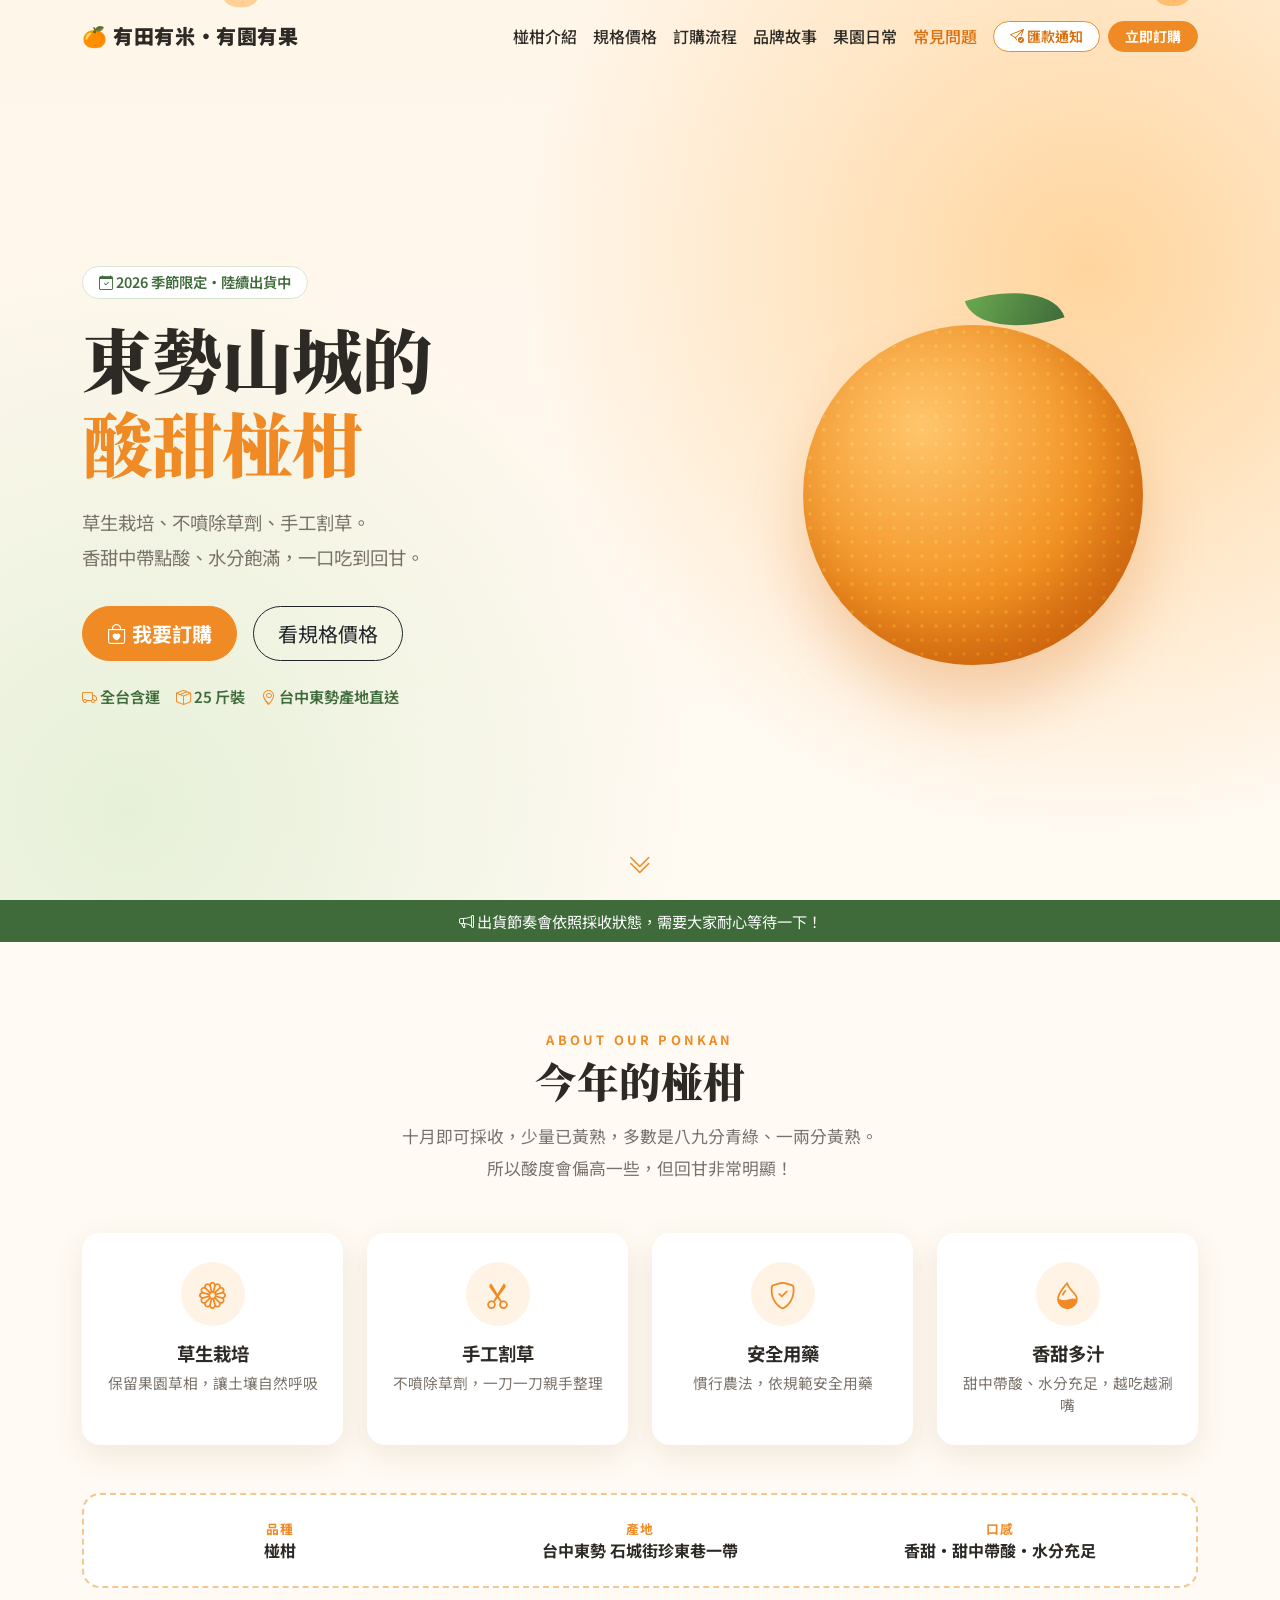
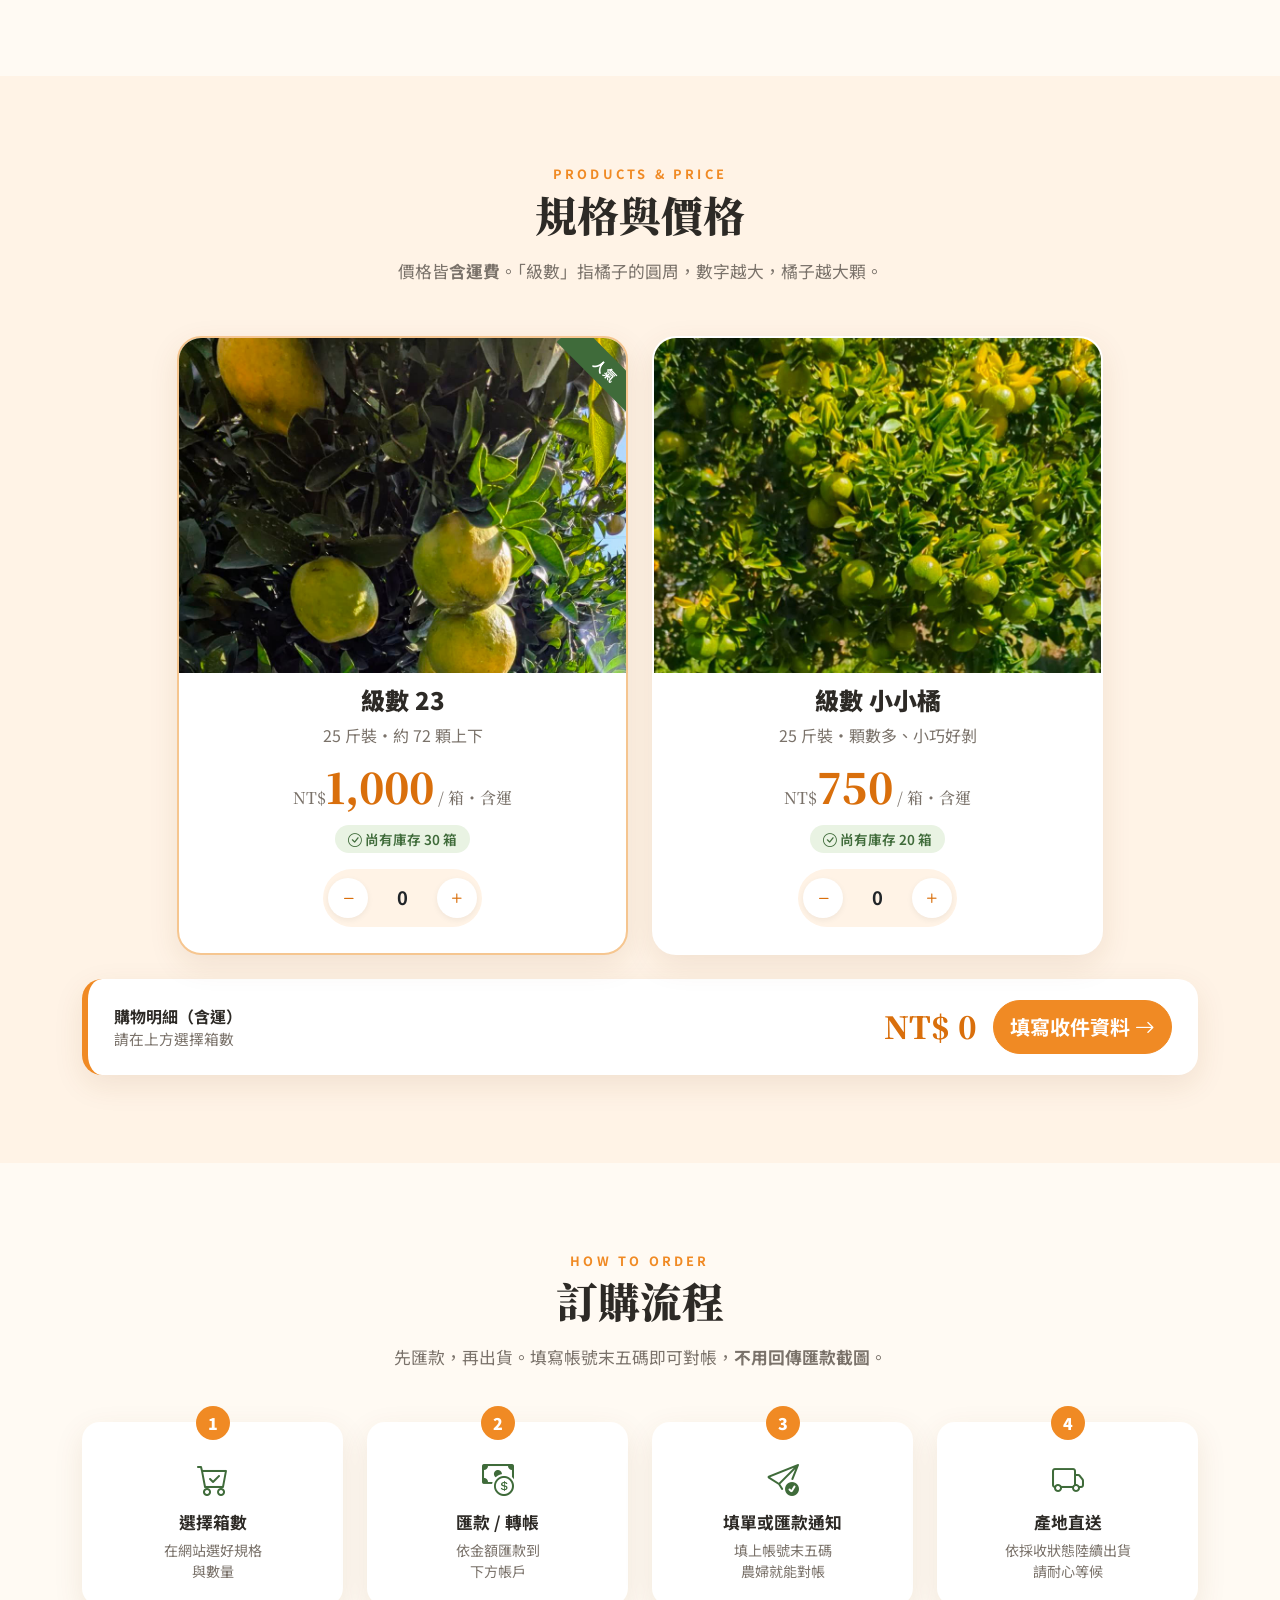
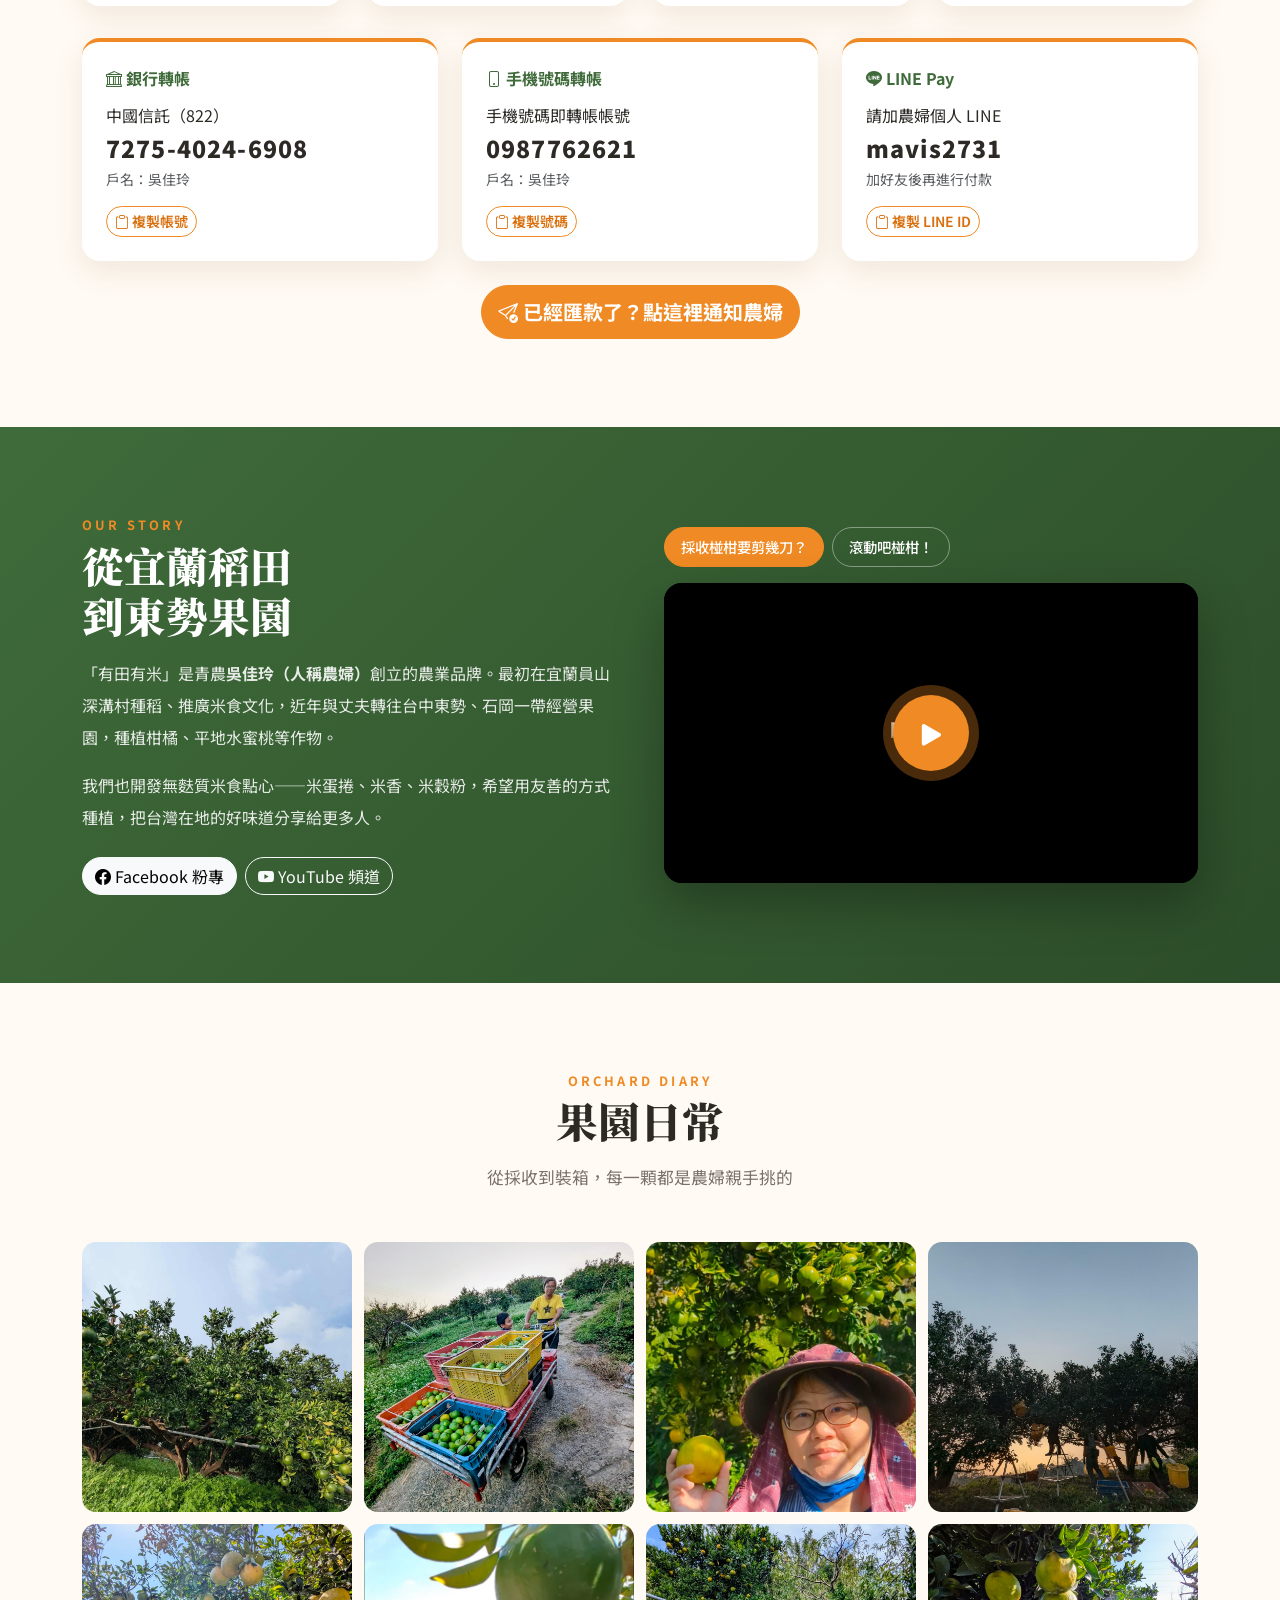
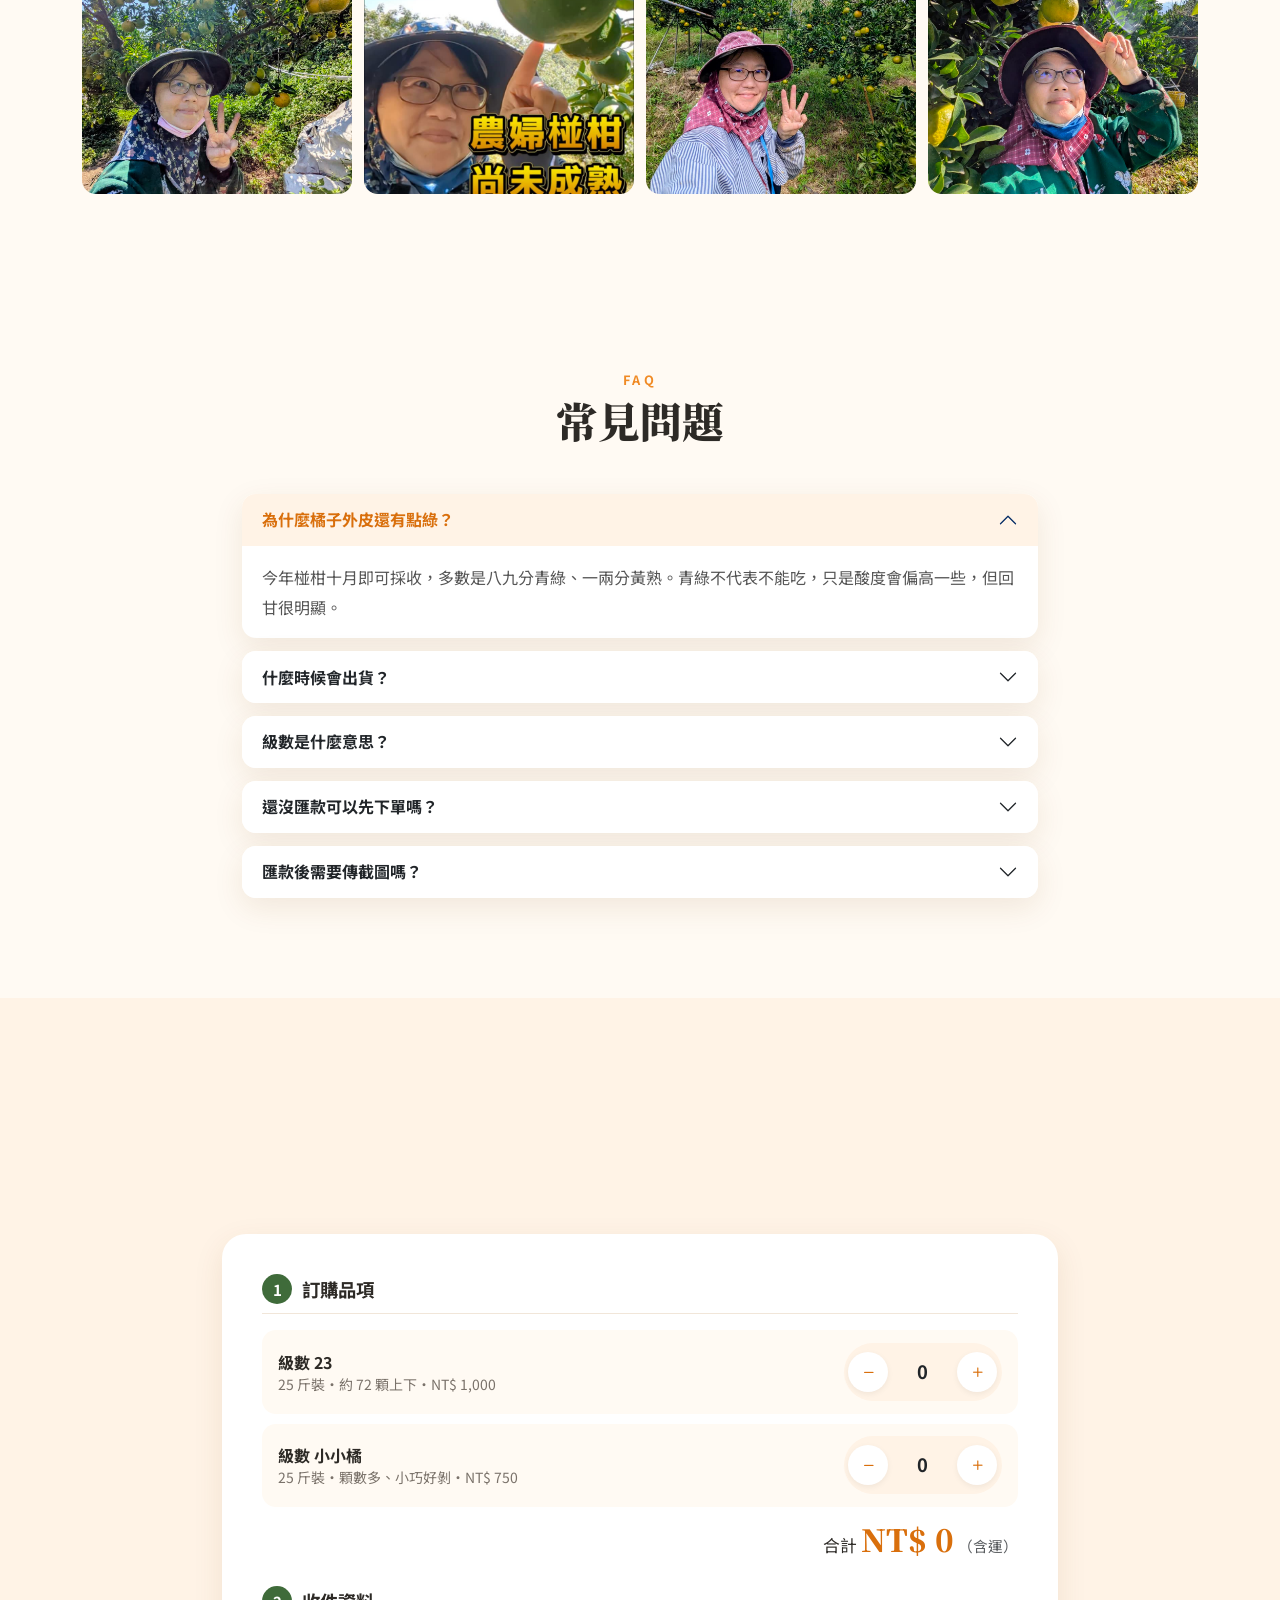
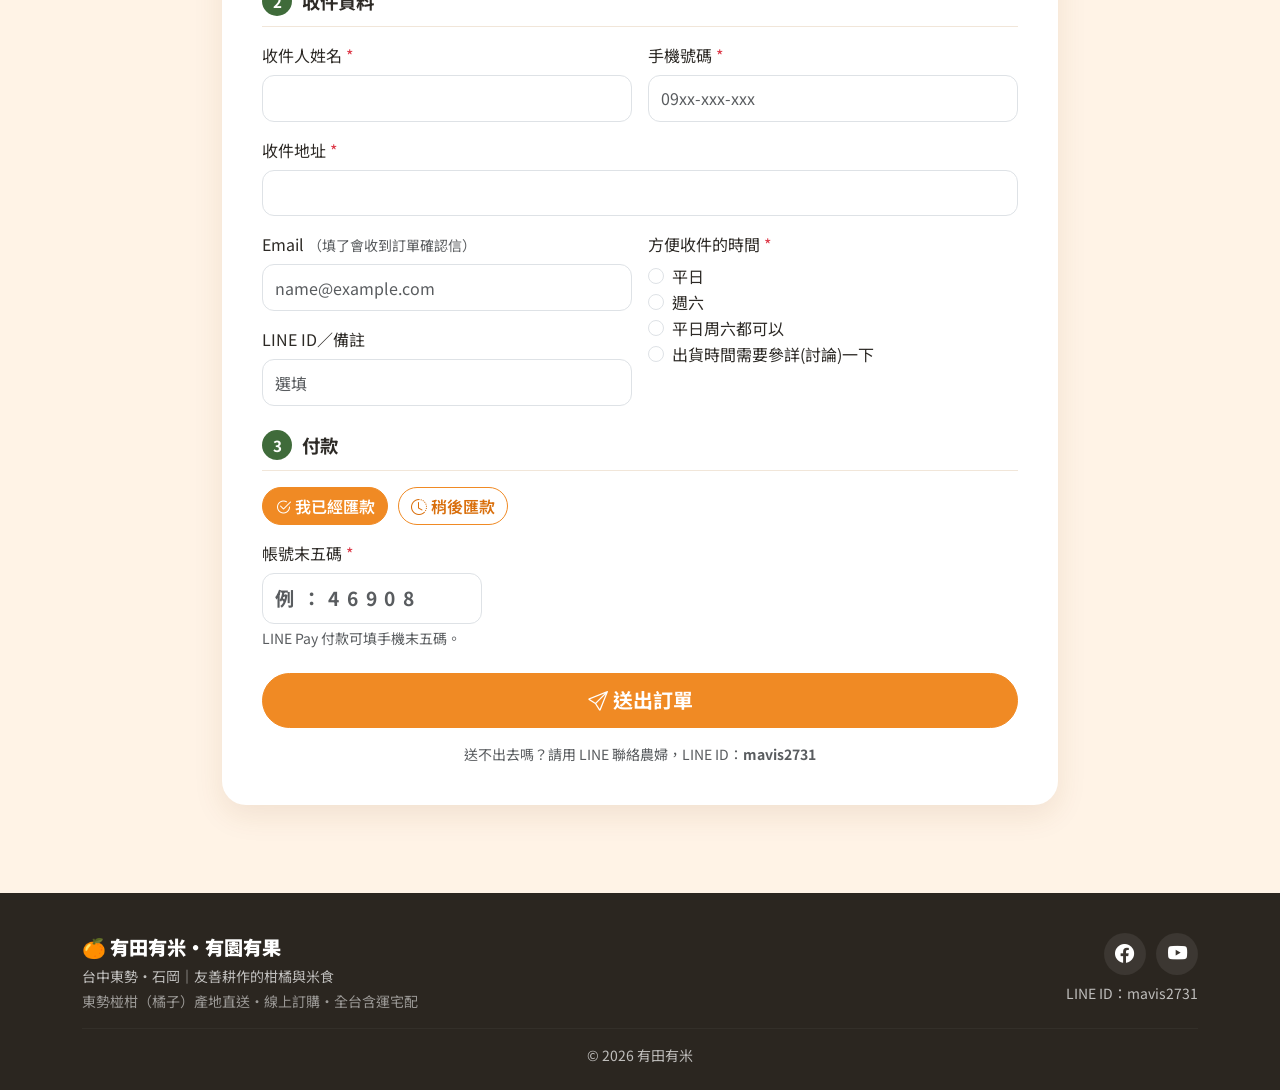
==== commit 1725d78e: "CSS/JS 加上版本號避免瀏覽器用舊快取；新增 tools/bump.js" ====
--- a/index.html
+++ b/index.html
@@ -70,7 +70,7 @@
   <link href="https://fonts.googleapis.com/css2?family=Noto+Sans+TC:wght@400;500;700;900&family=Noto+Serif+TC:wght@700;900&display=swap" rel="stylesheet">
   <link href="https://cdn.jsdelivr.net/npm/bootstrap@5.3.3/dist/css/bootstrap.min.css" rel="stylesheet">
   <link href="https://cdn.jsdelivr.net/npm/bootstrap-icons@1.11.3/font/bootstrap-icons.min.css" rel="stylesheet">
-  <link href="assets/css/style.css" rel="stylesheet">
+  <link href="assets/css/style.css?v=202611210640" rel="stylesheet">
 </head>
 <body data-bs-spy="scroll" data-bs-target="#mainNav" data-bs-offset="80">
 
@@ -521,7 +521,7 @@
 
 <script src="https://code.jquery.com/jquery-3.7.1.min.js"></script>
 <script src="https://cdn.jsdelivr.net/npm/bootstrap@5.3.3/dist/js/bootstrap.bundle.min.js"></script>
-<script src="assets/js/ini.js"></script>
-<script src="assets/js/main.js"></script>
+<script src="assets/js/ini.js?v=202611210640"></script>
+<script src="assets/js/main.js?v=202611210640"></script>
 </body>
 </html>
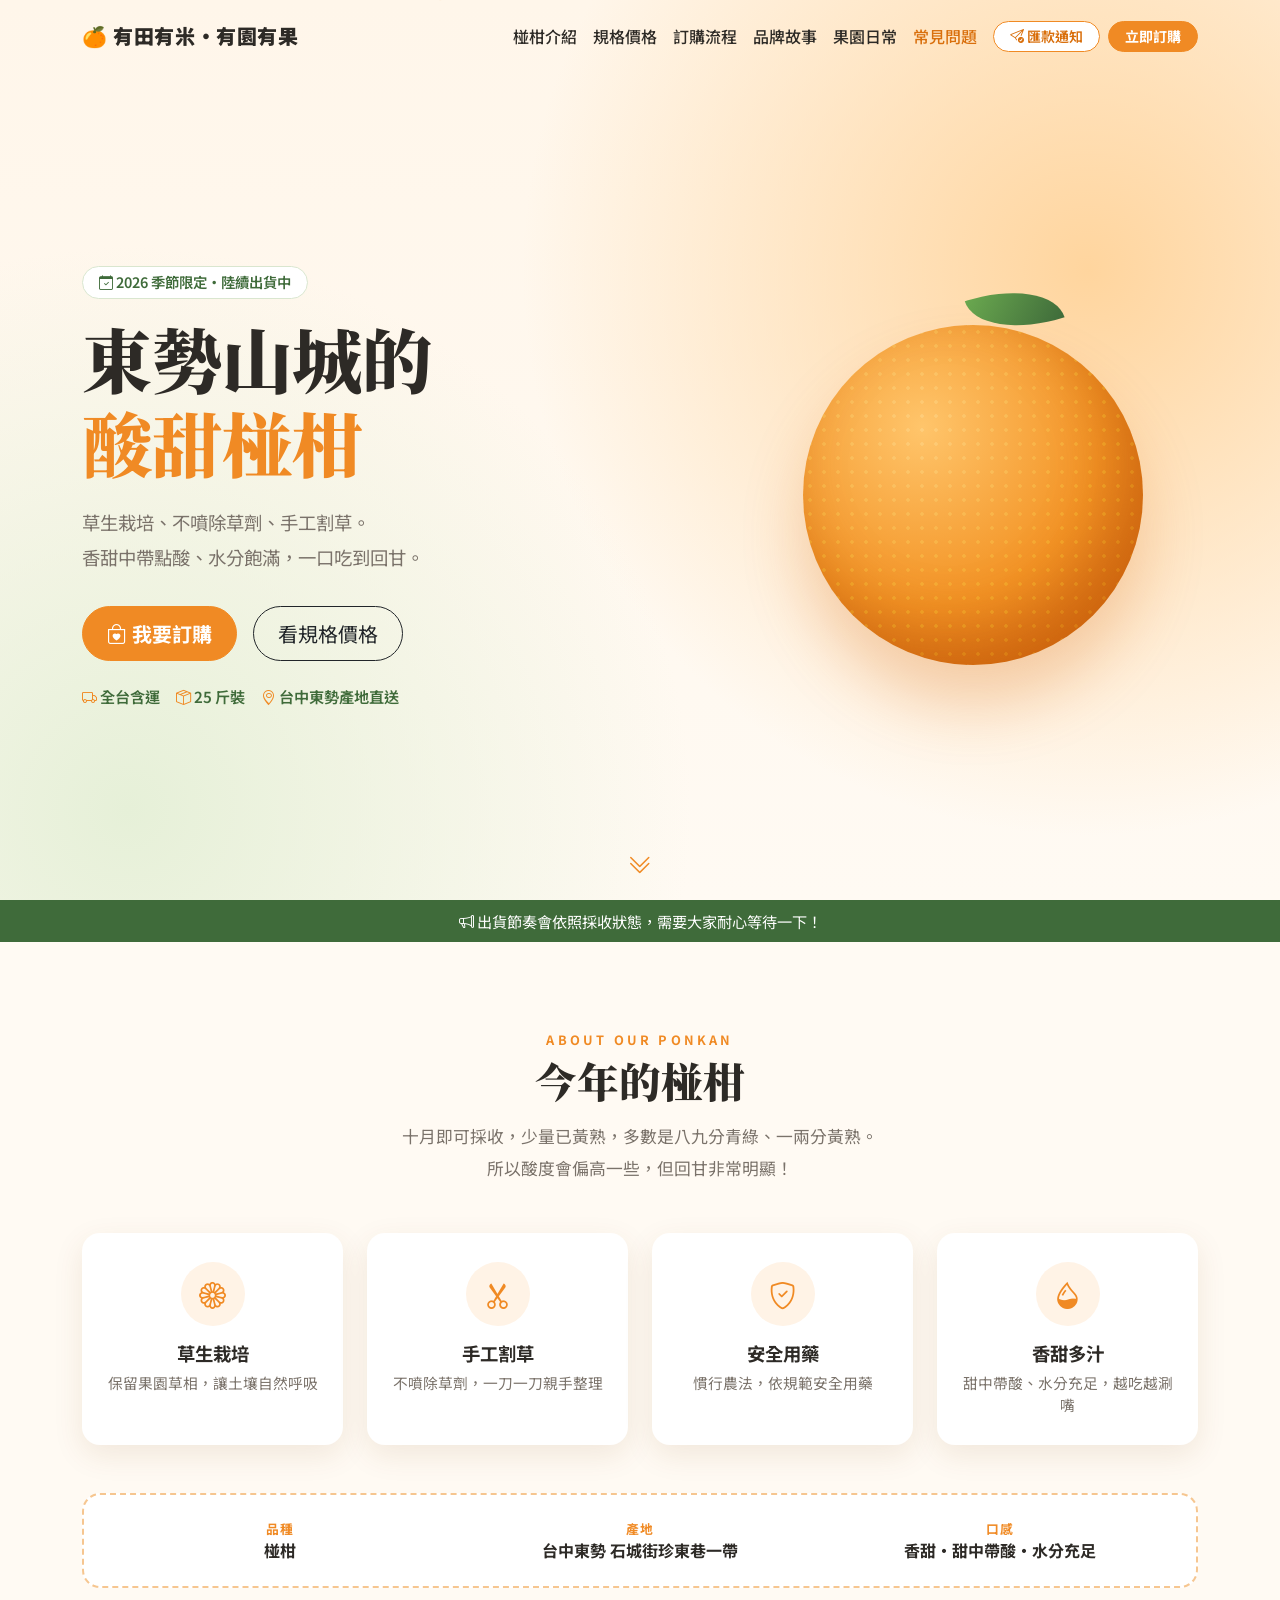
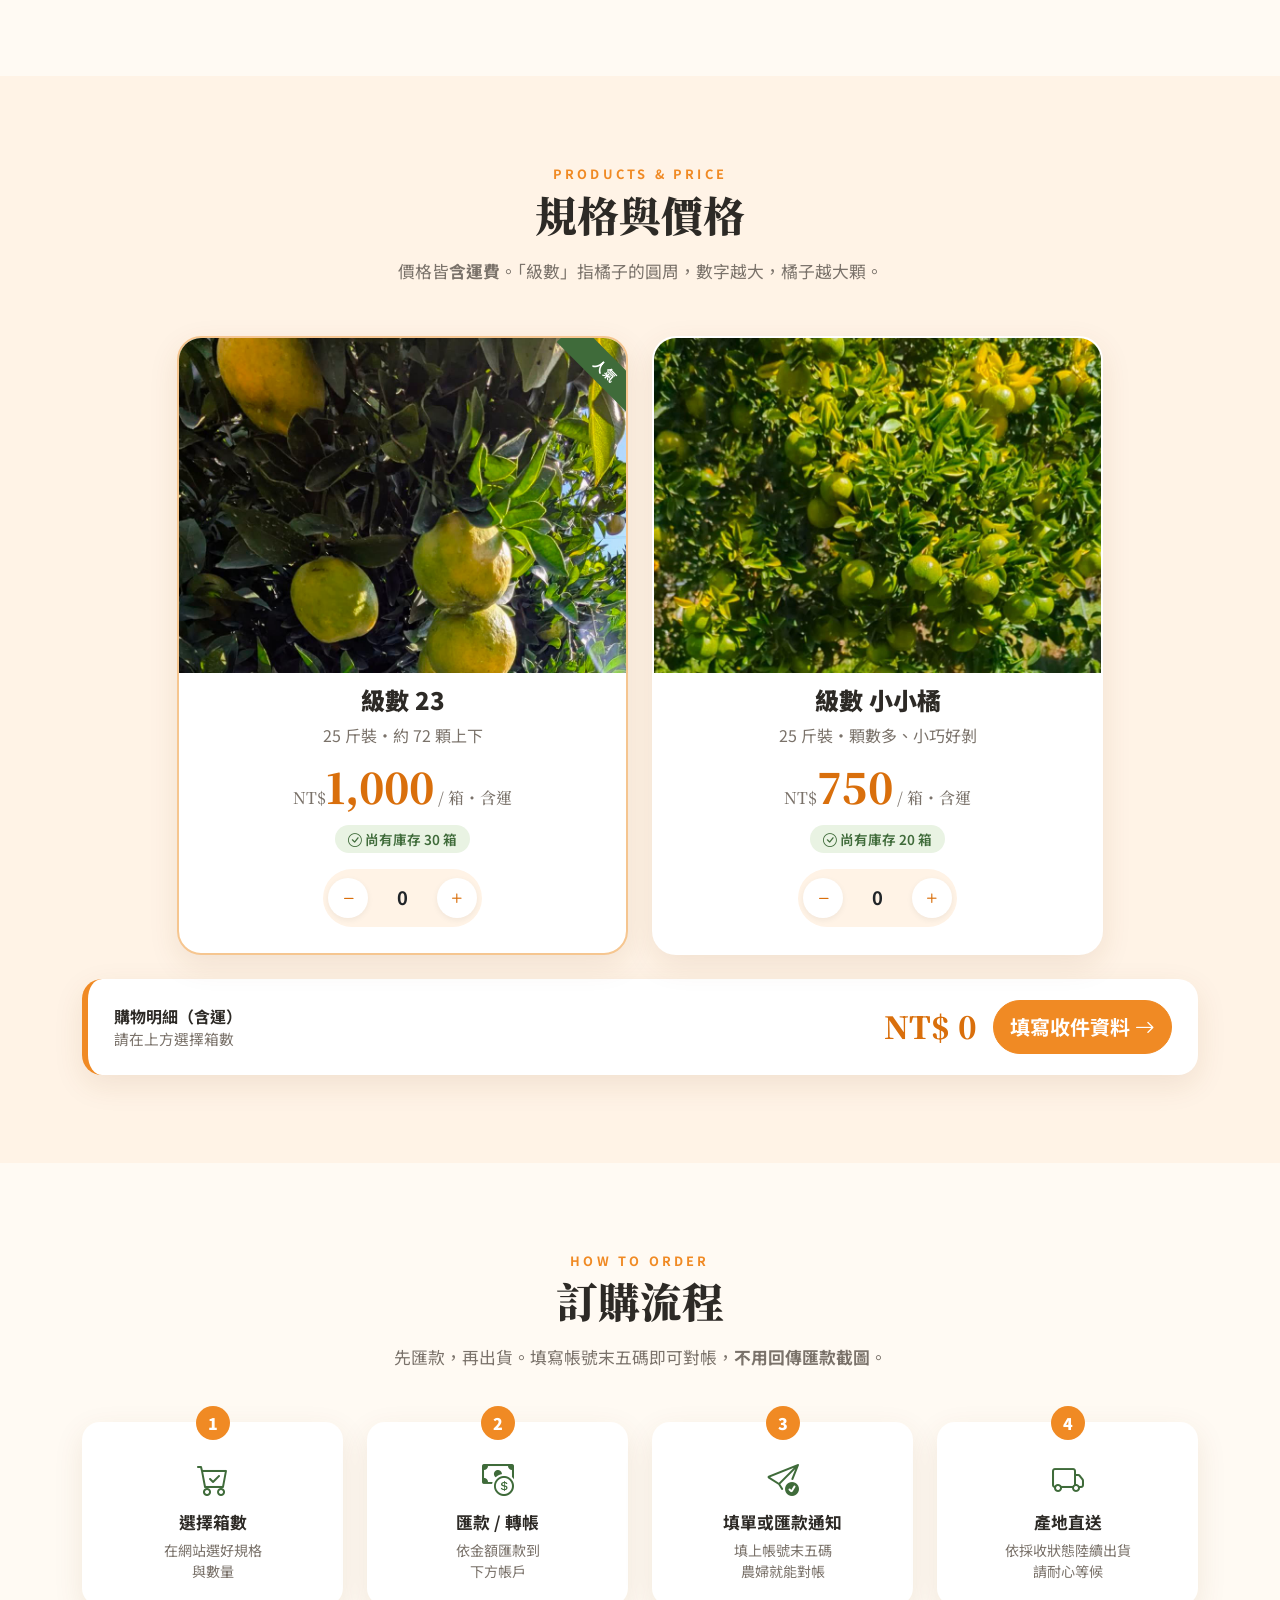
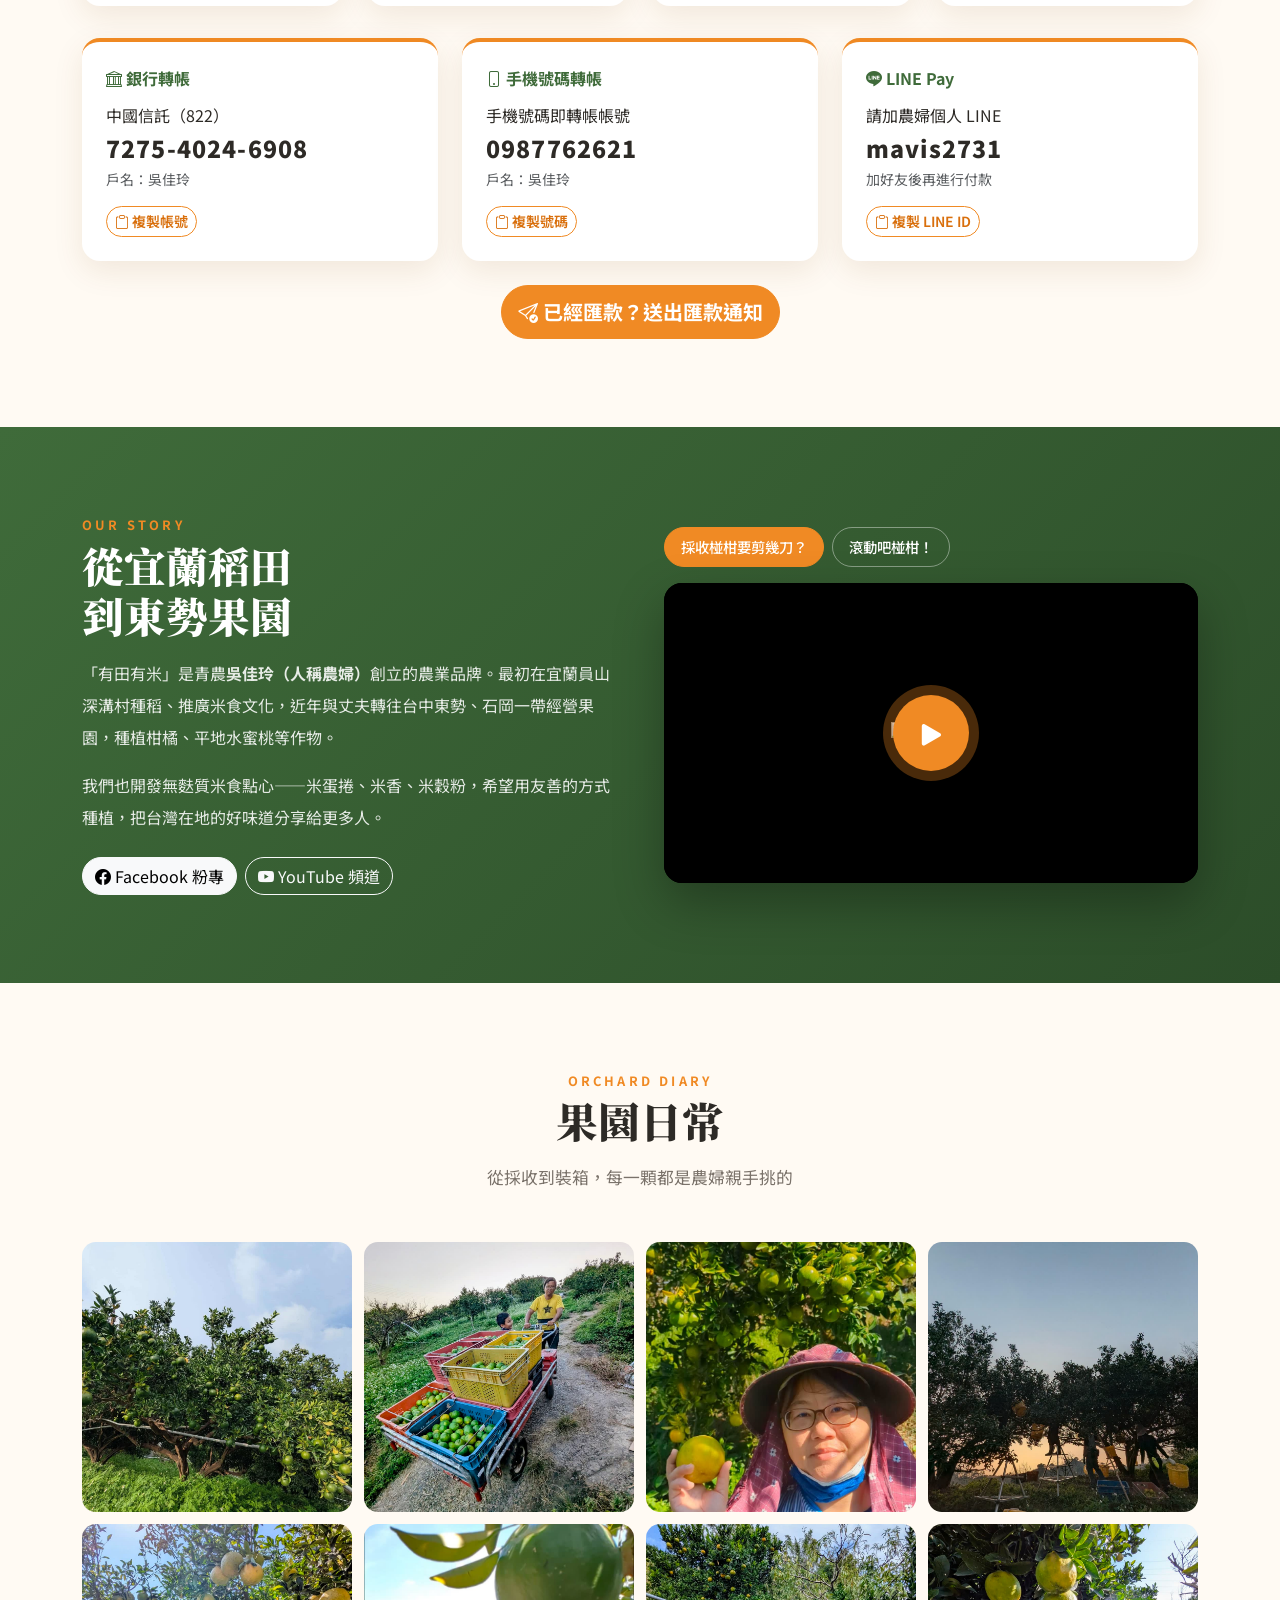
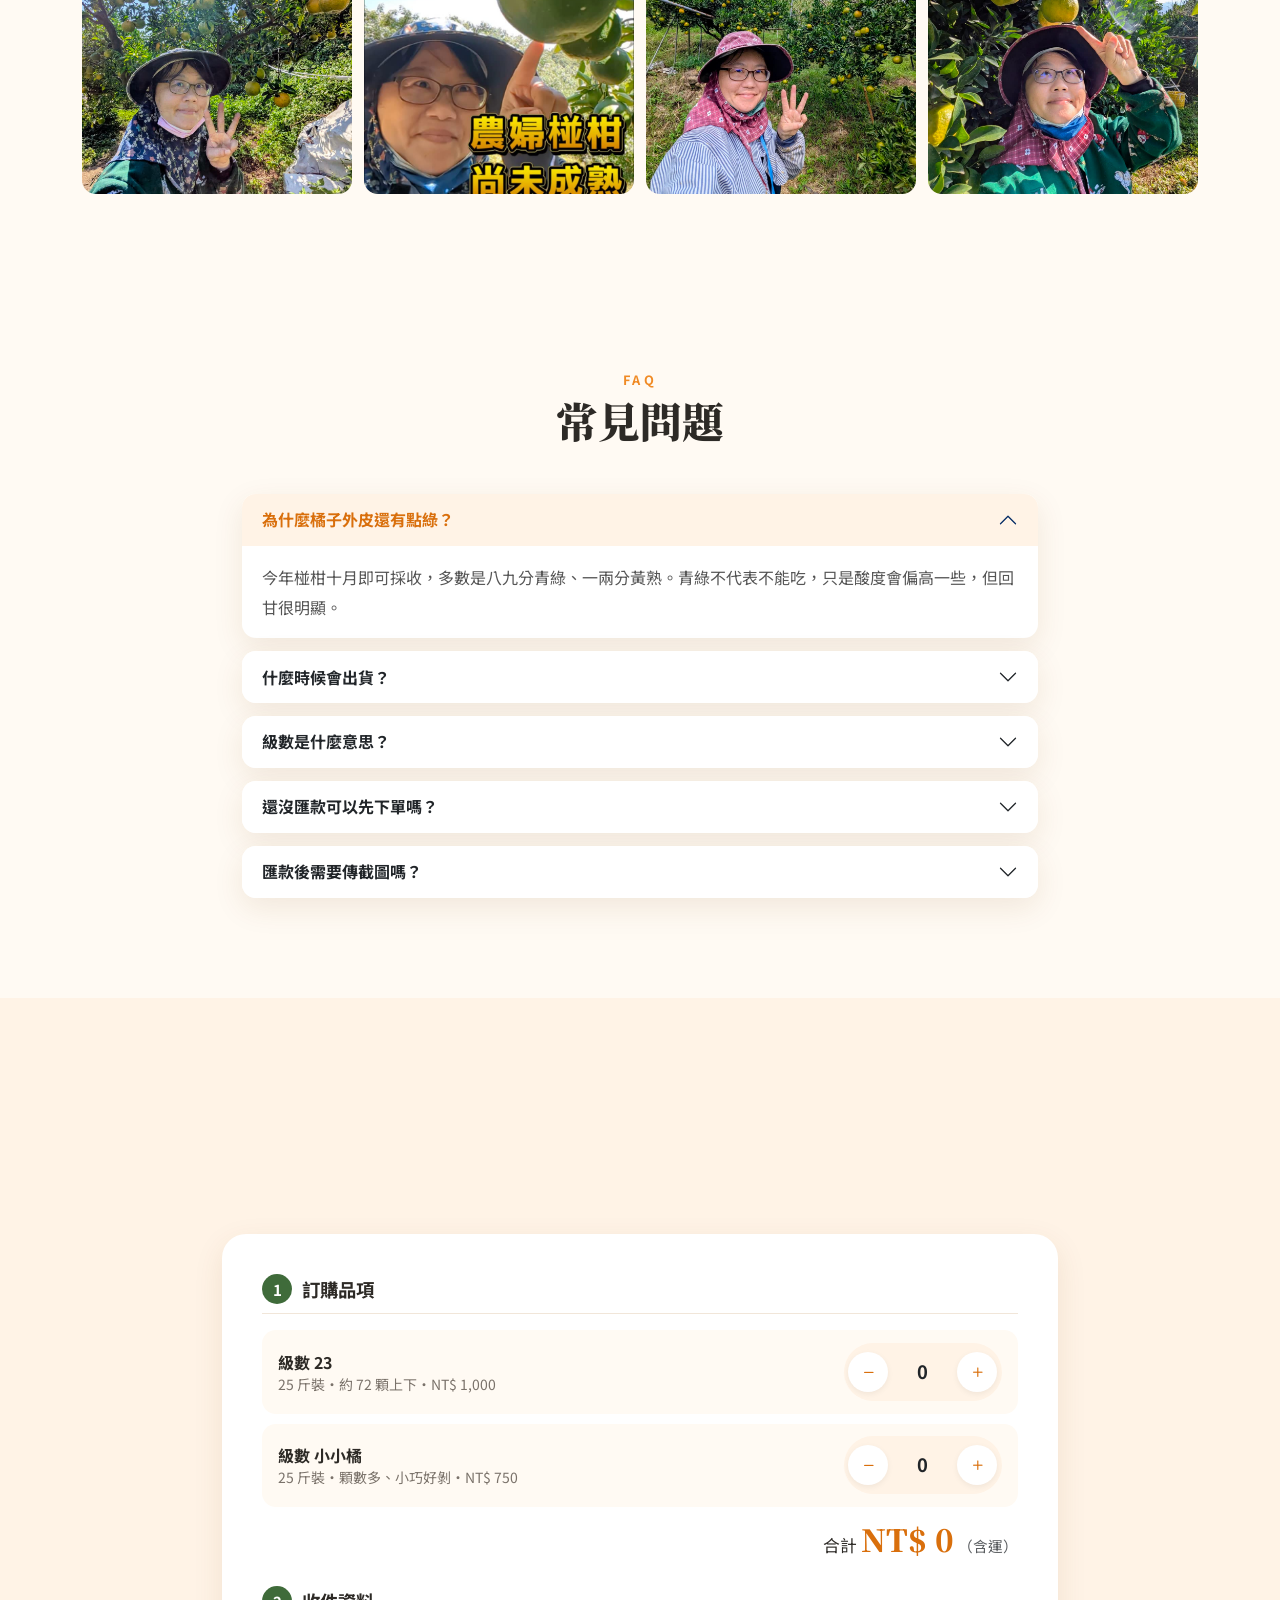
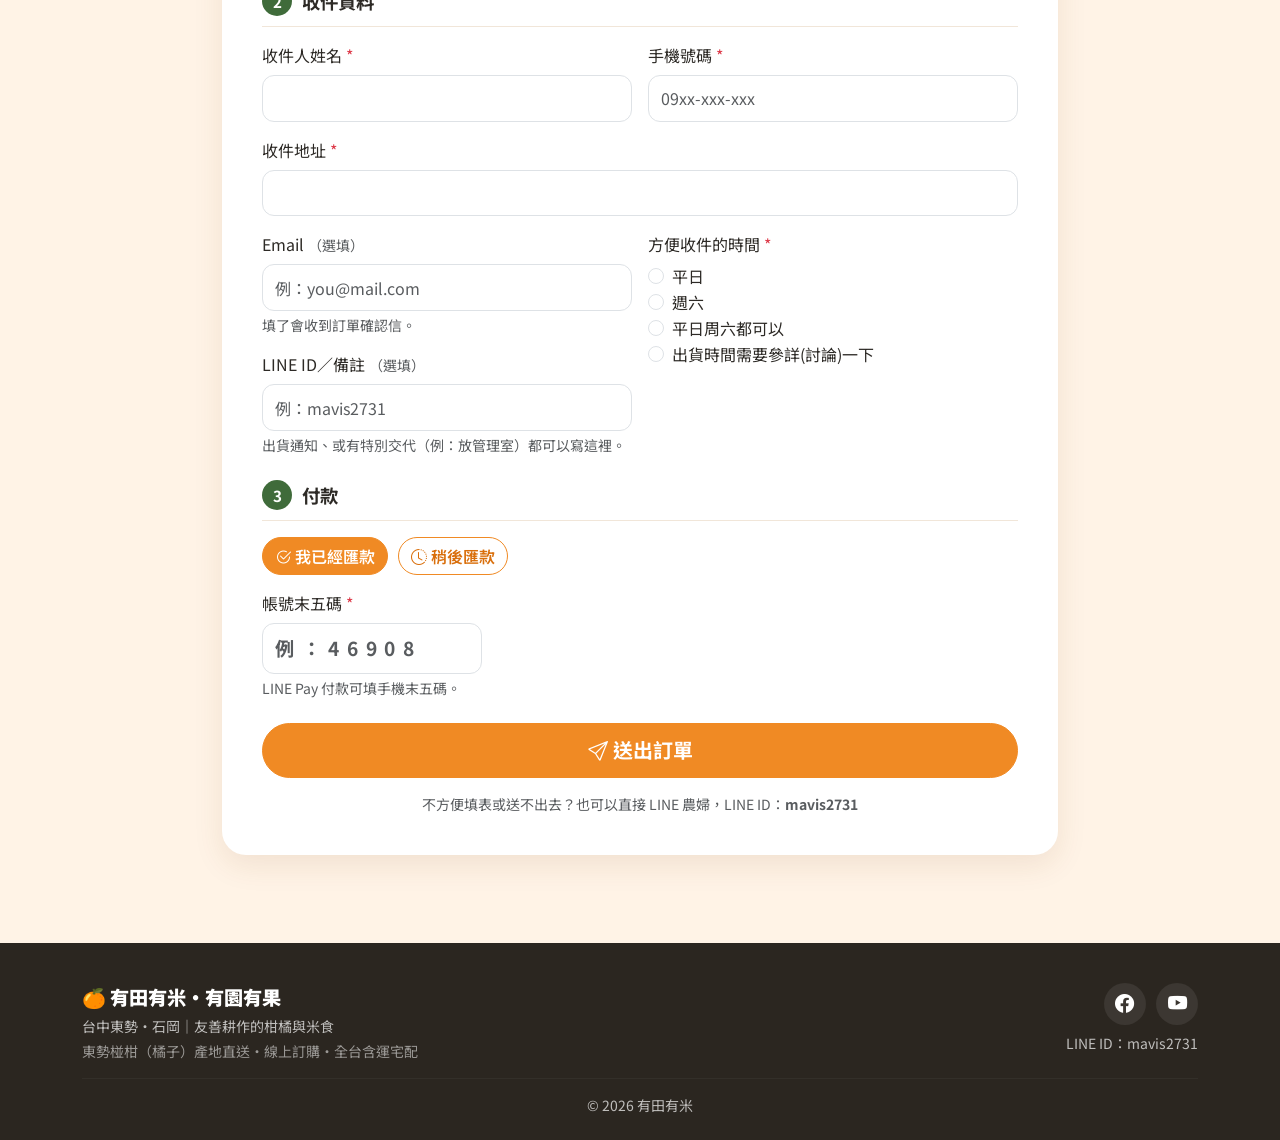
==== commit 784f8d71: "訂購區動線整理：浮動按鈕顯示已選箱數、次要訂購方式改為文字連結、聯絡欄位標示選填與用途、統一「送出匯款通知」用語、修正 Google 表單預設連結" ====
--- a/index.html
+++ b/index.html
@@ -70,7 +70,7 @@
   <link href="https://fonts.googleapis.com/css2?family=Noto+Sans+TC:wght@400;500;700;900&family=Noto+Serif+TC:wght@700;900&display=swap" rel="stylesheet">
   <link href="https://cdn.jsdelivr.net/npm/bootstrap@5.3.3/dist/css/bootstrap.min.css" rel="stylesheet">
   <link href="https://cdn.jsdelivr.net/npm/bootstrap-icons@1.11.3/font/bootstrap-icons.min.css" rel="stylesheet">
-  <link href="assets/css/style.css?v=202611210640" rel="stylesheet">
+  <link href="assets/css/style.css?v=202611240940" rel="stylesheet">
 </head>
 <body data-bs-spy="scroll" data-bs-target="#mainNav" data-bs-offset="80">
 
@@ -231,7 +231,7 @@
       </div>
     </div>
     <div class="text-center mt-4 reveal">
-      <button type="button" class="btn btn-orange btn-lg" data-bs-toggle="modal" data-bs-target="#notifyModal"><i class="bi bi-send-check"></i> 已經匯款了？點這裡通知農婦</button>
+      <button type="button" class="btn btn-orange btn-lg" data-bs-toggle="modal" data-bs-target="#notifyModal"><i class="bi bi-send-check"></i> 已經匯款？送出匯款通知</button>
     </div>
   </div>
 </section>
@@ -362,12 +362,14 @@
         </div>
         <div class="col-md-6">
           <div class="mb-3 api-only" hidden>
-            <label class="form-label" for="fEmail">Email <small class="text-muted">（填了會收到訂單確認信）</small></label>
-            <input type="email" class="form-control" id="fEmail" name="email" autocomplete="email" placeholder="name@example.com">
+            <label class="form-label" for="fEmail">Email <small class="text-muted">（選填）</small></label>
+            <input type="email" class="form-control" id="fEmail" name="email" autocomplete="email" placeholder="例：you@mail.com" aria-describedby="fEmailHelp">
+            <div class="form-text" id="fEmailHelp">填了會收到訂單確認信。</div>
             <div class="invalid-feedback">Email 格式不正確</div>
           </div>
-          <label class="form-label" for="fContact" id="fContactLabel">LINE 帳號或 Email</label>
-          <input class="form-control" id="fContact" name="contact" placeholder="選填">
+          <label class="form-label" for="fContact"><span id="fContactLabel">LINE 帳號或 Email</span> <small class="text-muted">（選填）</small></label>
+          <input class="form-control" id="fContact" name="contact" placeholder="例：mavis2731" aria-describedby="fContactHelp">
+          <div class="form-text" id="fContactHelp">出貨或訂單有問題時，農婦會用這個聯絡你。</div>
           <!-- 防機器人：真人看不到這一格 -->
           <input type="text" name="website" id="fWebsite" tabindex="-1" autocomplete="off" class="hp-field" aria-hidden="true">
         </div>
@@ -397,7 +399,7 @@
 
       <div id="orderAlert" hidden></div>
       <button type="submit" class="btn btn-orange btn-lg w-100" id="submitBtn"><i class="bi bi-send"></i> 送出訂單</button>
-      <p class="text-center small text-muted mt-3 mb-0" id="formFallback">送不出去嗎？<a data-cfg-href="form.view_url" href="#" target="_blank" rel="noopener">改用 Google 表單填寫</a></p>
+      <p class="text-center small text-muted mt-3 mb-0" id="formFallback">不方便填表或送不出去？也可以<a data-cfg-href="form.view_url" href="https://docs.google.com/forms/d/e/1FAIpQLScLAl-O51Q4Q6W6WsdTEI-1qL_B8FPZtDdHSnlrTSz-N2pggQ/viewform" target="_blank" rel="noopener">用 Google 表單填寫</a></p>
     </form>
   </div>
 </section>
@@ -436,7 +438,7 @@
           <div class="alert alert-warning small text-start mt-3 mb-3">
             您選擇「稍後匯款」，請匯款 <strong>NT$ <span id="doneAmount"></span></strong> 後按下方按鈕通知農婦。
           </div>
-          <button type="button" class="btn btn-orange w-100 mb-2" id="doneNotifyBtn"><i class="bi bi-send-check"></i> 我已匯款，通知農婦</button>
+          <button type="button" class="btn btn-orange w-100 mb-2" id="doneNotifyBtn"><i class="bi bi-send-check"></i> 送出匯款通知</button>
         </div>
         <button type="button" class="btn btn-outline-secondary w-100" data-bs-dismiss="modal">關閉</button>
       </div>
@@ -501,7 +503,7 @@
         </div>
         <div class="modal-footer flex-column align-items-stretch gap-2">
           <button type="submit" class="btn btn-orange" id="notifySubmit"><i class="bi bi-send"></i> 送出匯款通知</button>
-          <button type="button" class="btn btn-success" id="notifyLine"><i class="bi bi-line"></i> 改用 LINE 傳給農婦</button>
+          <p class="small text-muted text-center mb-0">不方便填表？也可以<button type="button" class="btn btn-link btn-sm p-0 align-baseline" id="notifyLine"><i class="bi bi-line"></i> 用 LINE 傳給農婦</button></p>
         </div>
       </form>
     </div>
@@ -509,7 +511,7 @@
 </div>
 
 <!-- 手機版浮動按鈕 / 回到頂端 -->
-<a href="#order" class="fab-order d-lg-none"><i class="bi bi-bag-heart"></i> 訂購<span class="fab-count" id="fabCount" hidden>0</span></a>
+<a href="#order" class="fab-order d-lg-none" id="fabOrder" aria-label="前往訂購單"><i class="bi bi-cart3"></i> 前往訂購 <span class="fab-count" id="fabCount" hidden></span></a>
 <button type="button" class="to-top" aria-label="回到頂端"><i class="bi bi-arrow-up"></i></button>
 
 <!-- Toast -->
@@ -521,7 +523,7 @@
 
 <script src="https://code.jquery.com/jquery-3.7.1.min.js"></script>
 <script src="https://cdn.jsdelivr.net/npm/bootstrap@5.3.3/dist/js/bootstrap.bundle.min.js"></script>
-<script src="assets/js/ini.js?v=202611210640"></script>
-<script src="assets/js/main.js?v=202611210640"></script>
+<script src="assets/js/ini.js?v=202611240940"></script>
+<script src="assets/js/main.js?v=202611240940"></script>
 </body>
 </html>
